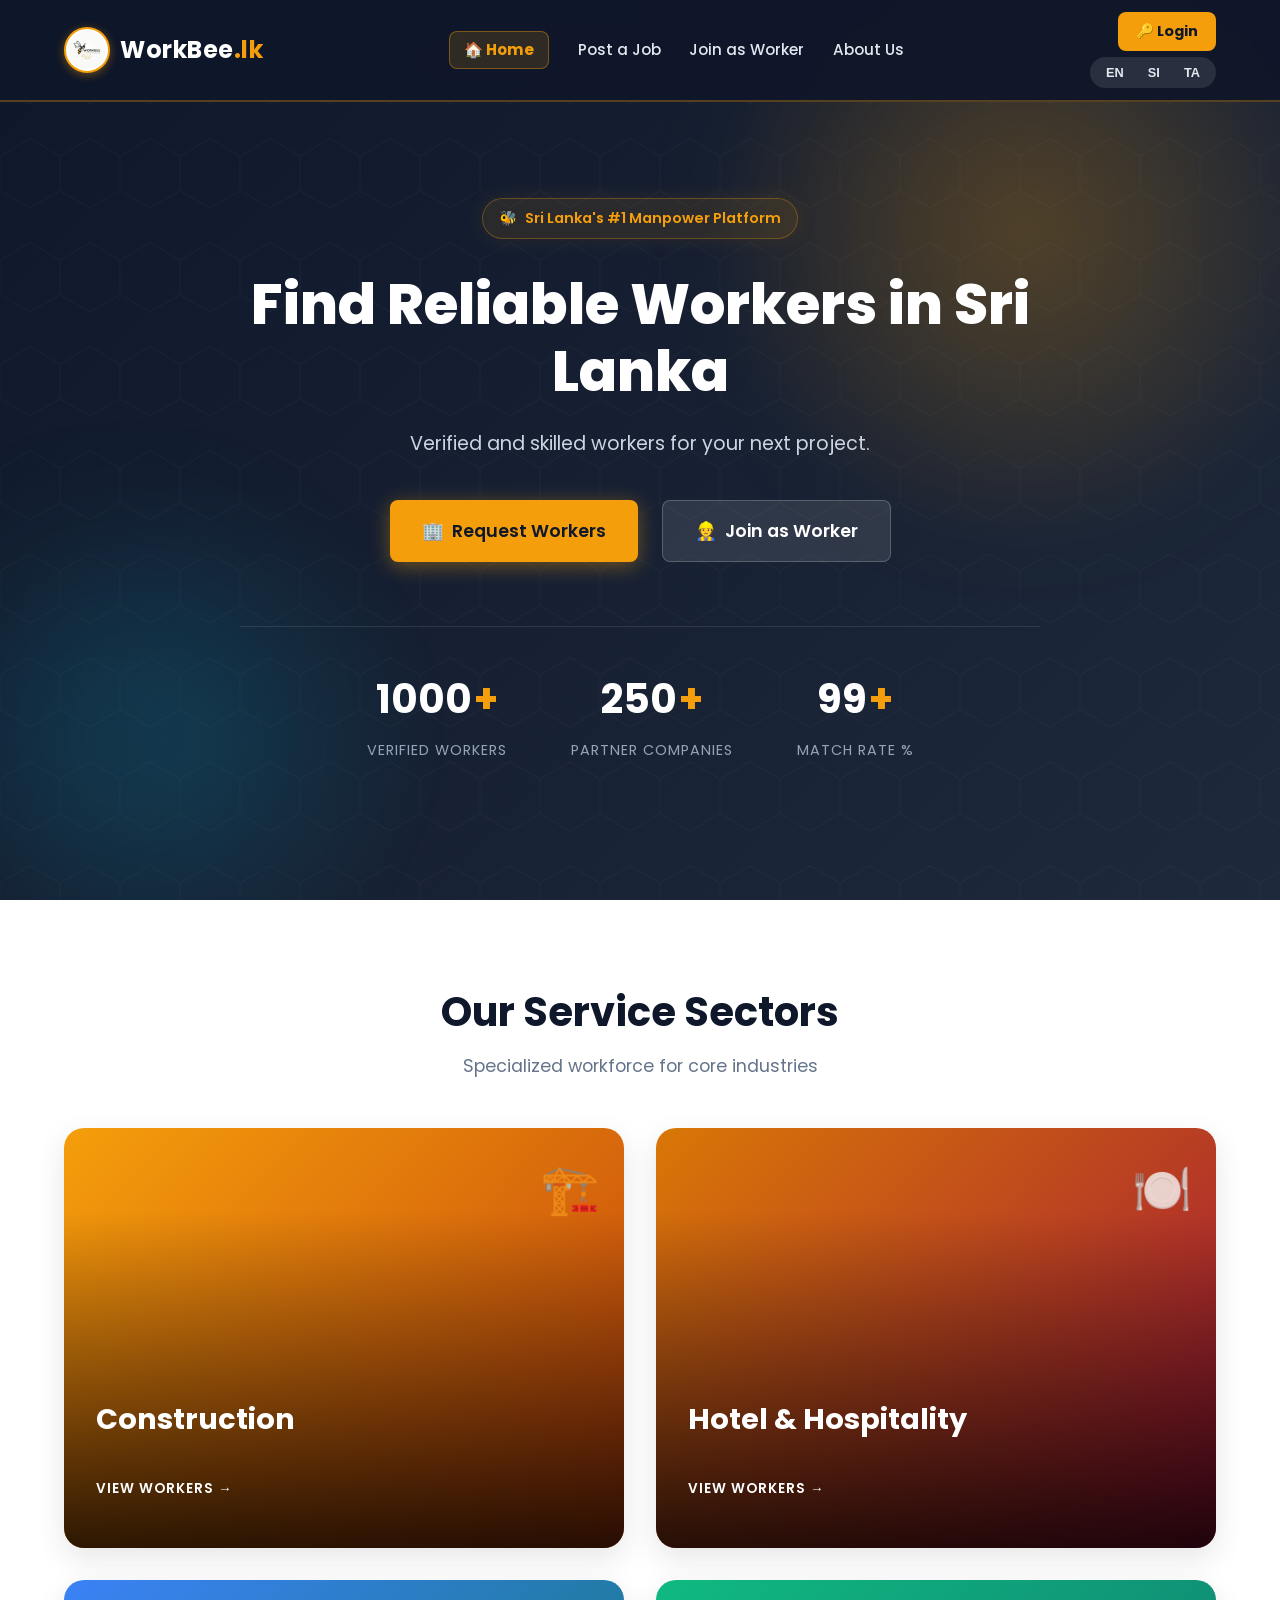
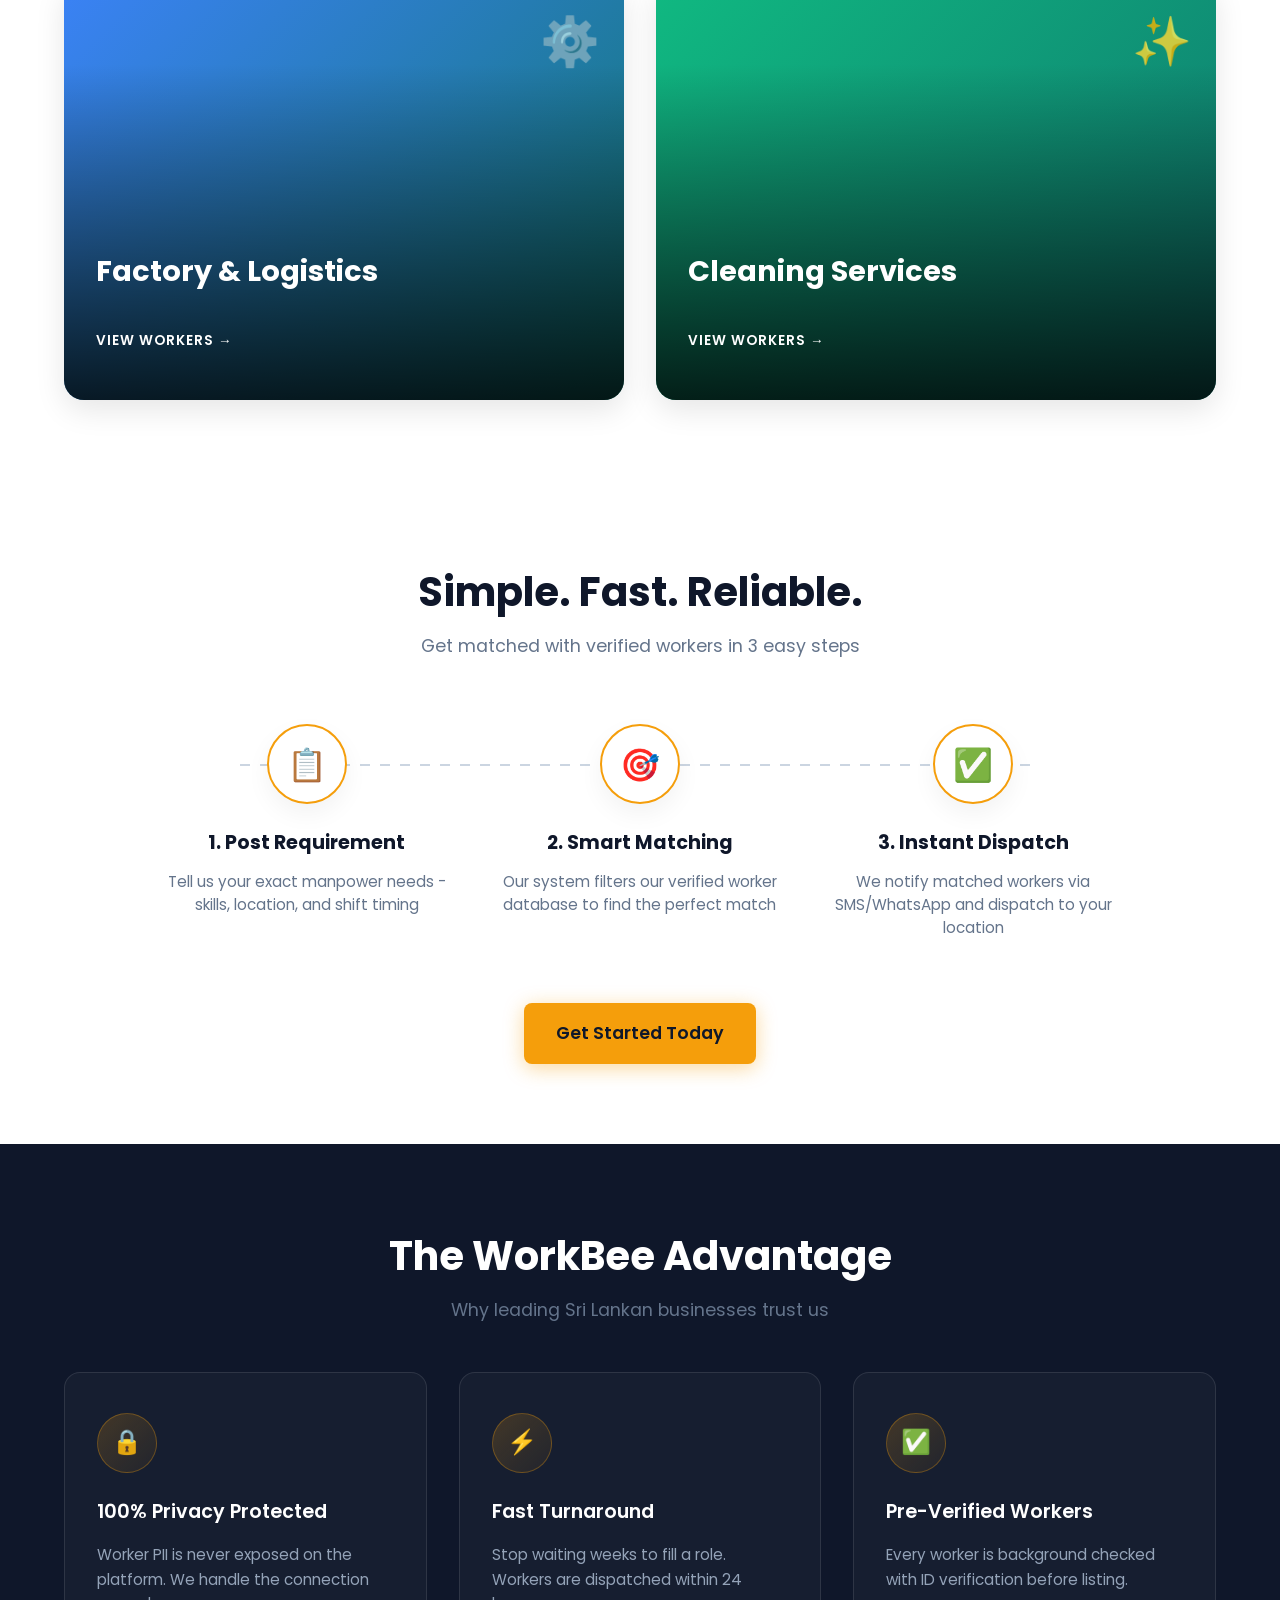
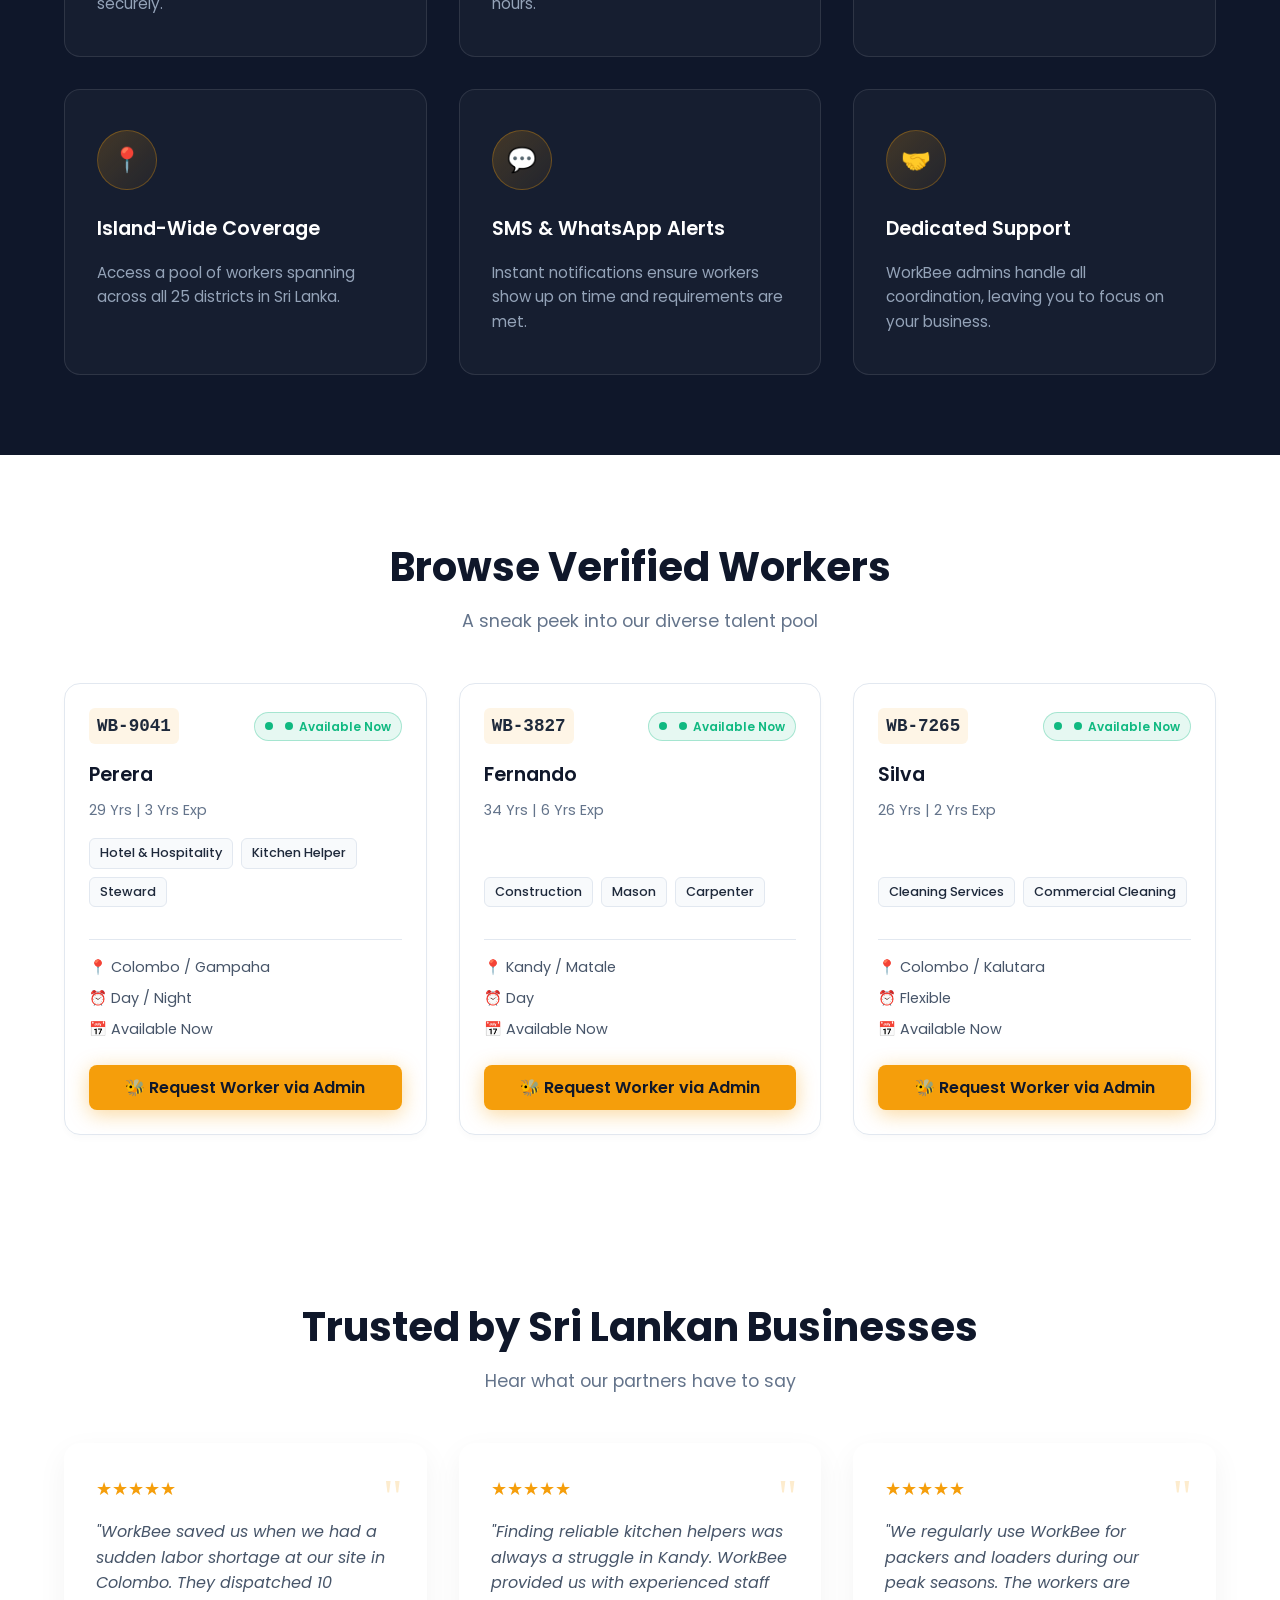
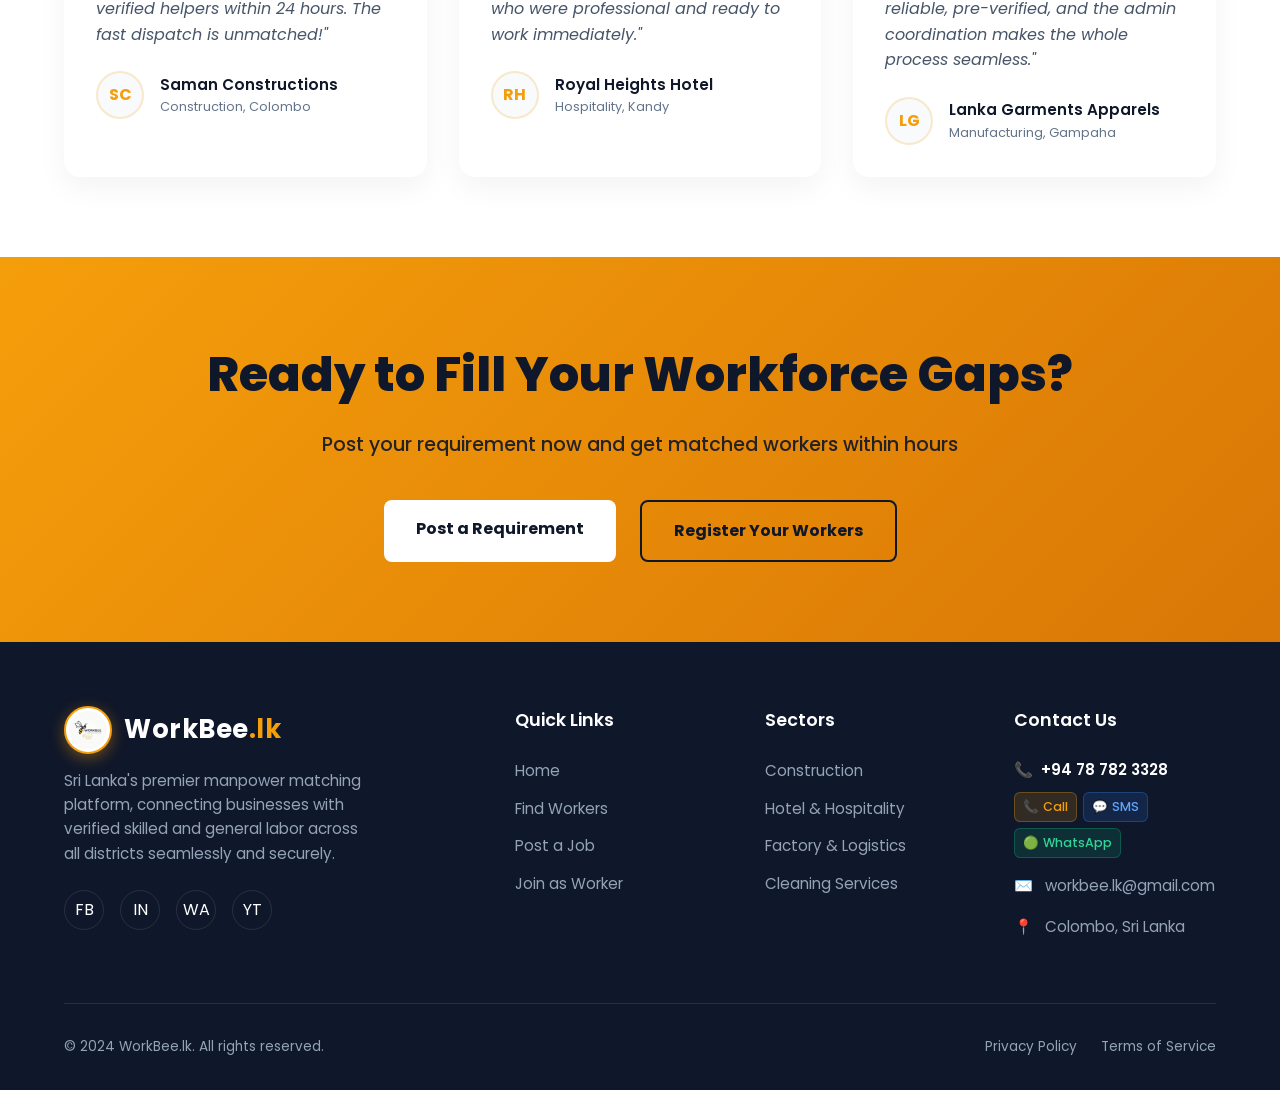
==== index.html @ ba4f9068 "Update Contact Us email to workbee.lk@gmail.com with email icon" ====
<!DOCTYPE html>
<html lang="en">
<head>
    <meta charset="UTF-8">
    <meta name="viewport" content="width=device-width, initial-scale=1.0">
    <title>WorkBee.lk | Reliable Manpower Solutions</title>
    
    <!-- Google Fonts: Poppins -->
    <link rel="preconnect" href="https://fonts.googleapis.com">
    <link rel="preconnect" href="https://fonts.gstatic.com" crossorigin>
    <link href="https://fonts.googleapis.com/css2?family=Poppins:wght@300;400;500;600;700;800&display=swap" rel="stylesheet">
    
    <!-- External CSS -->
    <link rel="stylesheet" href="css/main.css?v=13">
    <link rel="stylesheet" href="css/components.css?v=13">

    <!-- Page Specific Styles -->
    <style>
        :root {
            --primary: #F59E0B;
            --dark-bg: #0F172A;
            --slate: #1E293B;
            --accent-cyan: #06B6D4;
            --accent-green: #10B981;
            --surface: #F8FAFC;
        }

        body {
            font-family: 'Poppins', sans-serif;
            margin: 0;
            padding: 0;
            background: linear-gradient(to bottom, #000000 0%, #F59E0B 100%);
            background-attachment: fixed;
            color: #ffffff;
            overflow-x: hidden;
        }

        .navbar {
            position: fixed;
            top: 0;
            left: 0;
            right: 0;
            display: flex;
            justify-content: space-between;
            align-items: center;
            padding: 12px 5%;
            background: rgba(15, 23, 42, 0.95);
            backdrop-filter: blur(12px);
            -webkit-backdrop-filter: blur(12px);
            z-index: 1000;
            border-bottom: 2px solid rgba(245, 158, 11, 0.3);
        }
        
        .logo-container {
            display: flex;
            align-items: center;
            gap: 10px;
            text-decoration: none;
        }
        
        .brand-logo-img {
            height: 46px;
            width: 46px;
            border-radius: 50%;
            box-shadow: 0 2px 10px rgba(245,158,11,0.4);
            border: 2px solid #F59E0B;
            background: white;
            object-fit: contain;
            padding: 2px;
            flex-shrink: 0;
            transition: transform 0.2s ease;
        }

        .logo-container:hover .brand-logo-img {
            transform: scale(1.05);
        }
        
        .footer-logo-img {
            height: 48px;
            width: 48px;
            border-radius: 50%;
            border: 2px solid #F59E0B;
            background: white;
            object-fit: contain;
            padding: 3px;
            flex-shrink: 0;
        }

        .logo-text {
            color: white;
            font-weight: 700;
            font-size: 1.5rem;
            letter-spacing: 0.5px;
        }
        
        .logo-ext {
            color: var(--primary);
        }

        .nav-links {
            display: flex;
            gap: 1.8rem;
            align-items: center;
            white-space: nowrap;
        }

        .nav-links a {
            color: #E2E8F0;
            text-decoration: none;
            font-weight: 500;
            font-size: 0.95rem;
            transition: color 0.3s;
            white-space: nowrap;
        }

        .nav-links a:hover {
            color: var(--primary);
        }

        .nav-actions {
            display: flex;
            flex-direction: column;
            align-items: flex-end;
            gap: 6px;
        }

        .lang-switcher {
            display: flex;
            background: rgba(255, 255, 255, 0.1);
            border-radius: 20px;
            padding: 0.25rem;
        }
        
        .lang-btn {
            background: none;
            border: none;
            color: #E2E8F0;
            padding: 0.25rem 0.75rem;
            font-size: 0.8rem;
            font-weight: 600;
            cursor: pointer;
            border-radius: 15px;
            transition: all 0.2s;
        }

        .lang-btn.active {
            background: var(--primary);
            color: var(--dark-bg);
        }

        .btn-primary {
            background: var(--primary);
            color: var(--dark-bg);
            padding: 0.6rem 1.5rem;
            border-radius: 8px;
            text-decoration: none;
            font-weight: 600;
            border: none;
            cursor: pointer;
            transition: transform 0.2s, box-shadow 0.2s;
            display: inline-flex;
            align-items: center;
            gap: 0.5rem;
        }
        
        .btn-primary:hover {
            transform: translateY(-2px);
            box-shadow: 0 4px 12px rgba(245, 158, 11, 0.3);
        }

        .btn-dark {
            background: rgba(255, 255, 255, 0.1);
            color: white;
            padding: 0.6rem 1.5rem;
            border-radius: 8px;
            text-decoration: none;
            font-weight: 600;
            border: 1px solid rgba(255, 255, 255, 0.2);
            cursor: pointer;
            transition: background 0.2s;
            display: inline-flex;
            align-items: center;
            gap: 0.5rem;
        }

        .btn-dark:hover {
            background: rgba(255, 255, 255, 0.2);
        }

        .mobile-menu-btn {
            display: none;
            background: none;
            border: none;
            color: white;
            font-size: 1.5rem;
            cursor: pointer;
        }

        .hero {
            position: relative;
            min-height: 100vh;
            background: linear-gradient(135deg, var(--dark-bg) 0%, var(--slate) 100%);
            display: flex;
            align-items: center;
            justify-content: center;
            padding: 120px 5% 60px;
            overflow: hidden;
        }

        .hex-bg {
            position: absolute;
            inset: 0;
            opacity: 0.03;
            background-image: url("data:image/svg+xml,%3Csvg width='60' height='103.92304845413264' xmlns='http://www.w3.org/2000/svg'%3E%3Cpath d='M30 103.92304845413264L0 86.60254037844388V51.96152422706632L30 34.64101615137755l30 17.32050807568877v34.64101615137755z' fill='none' stroke='%23ffffff' stroke-width='1'/%3E%3C/svg%3E");
            background-size: 60px 103.92px;
            pointer-events: none;
        }

        .blob-yellow {
            position: absolute;
            top: -10%;
            right: -5%;
            width: 50vw;
            height: 50vw;
            background: radial-gradient(circle, rgba(245,158,11,0.15) 0%, rgba(245,158,11,0) 70%);
            border-radius: 50%;
            filter: blur(60px);
            animation: pulseBlob 8s infinite alternate ease-in-out;
            pointer-events: none;
        }

        .blob-cyan {
            position: absolute;
            bottom: -10%;
            left: -10%;
            width: 40vw;
            height: 40vw;
            background: radial-gradient(circle, rgba(6,182,212,0.15) 0%, rgba(6,182,212,0) 70%);
            border-radius: 50%;
            filter: blur(60px);
            animation: pulseBlob 12s infinite alternate-reverse ease-in-out;
            pointer-events: none;
        }

        @keyframes pulseBlob {
            0% { transform: scale(1) translate(0, 0); }
            100% { transform: scale(1.1) translate(-20px, 20px); }
        }

        .hero-content {
            position: relative;
            z-index: 10;
            max-width: 800px;
            text-align: center;
            color: white;
        }

        .pill-badge {
            display: inline-flex;
            align-items: center;
            gap: 0.5rem;
            background: rgba(245, 158, 11, 0.1);
            border: 1px solid rgba(245, 158, 11, 0.3);
            color: var(--primary);
            padding: 0.5rem 1rem;
            border-radius: 30px;
            font-size: 0.9rem;
            font-weight: 600;
            margin-bottom: 2rem;
            box-shadow: 0 0 20px rgba(245, 158, 11, 0.1);
        }

        .hero h1 {
            font-size: 3.5rem;
            line-height: 1.2;
            margin-bottom: 1.5rem;
            font-weight: 800;
        }

        .text-gradient {
            background: linear-gradient(90deg, #FCD34D 0%, #F59E0B 100%);
            -webkit-background-clip: text;
            -webkit-text-fill-color: transparent;
            background-clip: text;
        }

        .hero p {
            font-size: 1.2rem;
            color: #CBD5E1;
            margin-bottom: 2.5rem;
            line-height: 1.6;
        }

        .hero-btns {
            display: flex;
            justify-content: center;
            gap: 1.5rem;
            margin-bottom: 4rem;
        }

        .btn-large {
            padding: 1rem 2rem;
            font-size: 1.1rem;
        }

        .stats-row {
            display: flex;
            justify-content: center;
            gap: 4rem;
            border-top: 1px solid rgba(255, 255, 255, 0.1);
            padding-top: 2.5rem;
        }

        .stat-item {
            display: flex;
            flex-direction: column;
            align-items: center;
        }

        .stat-num {
            font-size: 2.5rem;
            font-weight: 700;
            color: white;
            display: flex;
            align-items: center;
        }

        .stat-num::after {
            content: '+';
            color: var(--primary);
            margin-left: 2px;
        }

        .stat-label {
            color: #94A3B8;
            font-size: 0.9rem;
            text-transform: uppercase;
            letter-spacing: 1px;
            margin-top: 0.5rem;
        }

        /* --- Sections General --- */
        section {
            padding: 80px 5%;
        }

        .section-header {
            text-align: center;
            margin-bottom: 3rem;
        }

        .section-header h2 {
            font-size: 2.5rem;
            color: var(--dark-bg);
            margin-bottom: 0.5rem;
        }

        .section-header p {
            color: #64748B;
            font-size: 1.1rem;
        }
        
        .section-dark {
            background-color: var(--dark-bg);
            color: white;
        }
        
        .section-dark .section-header h2 {
            color: white;
        }

        /* --- Sectors Showcase --- */
        .sectors-grid {
            display: grid;
            grid-template-columns: repeat(2, 1fr);
            gap: 2rem;
            max-width: 1200px;
            margin: 0 auto;
        }

        .sector-card {
            position: relative;
            border-radius: 20px;
            padding: 3rem 2rem;
            color: white;
            overflow: hidden;
            text-decoration: none;
            transition: transform 0.3s;
            display: flex;
            flex-direction: column;
            justify-content: flex-end;
            min-height: 250px;
            box-shadow: 0 10px 30px rgba(0,0,0,0.1);
        }

        .sector-card:hover {
            transform: translateY(-10px);
        }
        
        .card-bg-1 { background: linear-gradient(135deg, #F59E0B 0%, #C2410C 100%); }
        .card-bg-2 { background: linear-gradient(135deg, #D97706 0%, #9F1239 100%); }
        .card-bg-3 { background: linear-gradient(135deg, #3B82F6 0%, #0F766E 100%); }
        .card-bg-4 { background: linear-gradient(135deg, #10B981 0%, #0F766E 100%); }

        .sector-card::before {
            content: '';
            position: absolute;
            inset: 0;
            background: linear-gradient(to top, rgba(0,0,0,0.8) 0%, rgba(0,0,0,0) 80%);
            z-index: 1;
        }

        .sector-icon {
            font-size: 3rem;
            position: absolute;
            top: 1.5rem;
            right: 1.5rem;
            z-index: 2;
            opacity: 0.8;
            transition: transform 0.3s;
        }

        .sector-card:hover .sector-icon {
            transform: scale(1.1) rotate(5deg);
        }

        .sector-content {
            position: relative;
            z-index: 2;
        }

        .sector-title {
            font-size: 1.8rem;
            font-weight: 700;
            margin-bottom: 0.5rem;
        }

        .sector-desc {
            font-size: 0.95rem;
            color: rgba(255,255,255,0.9);
            margin-bottom: 1.5rem;
            max-height: 0;
            opacity: 0;
            overflow: hidden;
            transition: all 0.4s ease;
        }

        .sector-card:hover .sector-desc {
            max-height: 100px;
            opacity: 1;
        }

        .sector-btn {
            display: inline-flex;
            align-items: center;
            gap: 0.5rem;
            font-weight: 600;
            color: white;
            text-transform: uppercase;
            font-size: 0.85rem;
            letter-spacing: 1px;
        }

        /* --- How It Works --- */
        .steps-container {
            display: flex;
            justify-content: space-between;
            align-items: flex-start;
            max-width: 1000px;
            margin: 4rem auto 0;
            position: relative;
        }

        .steps-line {
            position: absolute;
            top: 40px;
            left: 10%;
            right: 10%;
            height: 2px;
            background: repeating-linear-gradient(to right, #CBD5E1 0, #CBD5E1 10px, transparent 10px, transparent 20px);
            z-index: 0;
        }

        .step-box {
            position: relative;
            z-index: 1;
            flex: 1;
            text-align: center;
            padding: 0 1rem;
        }

        .step-icon {
            width: 80px;
            height: 80px;
            background: white;
            border-radius: 50%;
            display: flex;
            align-items: center;
            justify-content: center;
            font-size: 2rem;
            margin: 0 auto 1.5rem;
            box-shadow: 0 10px 25px rgba(0,0,0,0.05);
            border: 2px solid var(--primary);
        }

        .step-title {
            font-weight: 700;
            font-size: 1.2rem;
            margin-bottom: 0.75rem;
            color: var(--dark-bg);
        }
        
        .step-desc {
            color: #64748B;
            font-size: 0.95rem;
            line-height: 1.5;
        }
        
        .how-cta {
            text-align: center;
            margin-top: 4rem;
        }

        /* --- Features / Why Choose --- */
        .features-grid {
            display: grid;
            grid-template-columns: repeat(3, 1fr);
            gap: 2rem;
            max-width: 1200px;
            margin: 0 auto;
        }

        .feature-card {
            background: rgba(255, 255, 255, 0.03);
            border: 1px solid rgba(255, 255, 255, 0.1);
            border-radius: 16px;
            padding: 2.5rem 2rem;
            transition: all 0.3s;
        }

        .feature-card:hover {
            background: rgba(255, 255, 255, 0.05);
            border-color: var(--primary);
            box-shadow: 0 0 20px rgba(245, 158, 11, 0.1);
        }

        .feature-icon-wrapper {
            width: 60px;
            height: 60px;
            background: linear-gradient(135deg, rgba(245,158,11,0.2) 0%, rgba(245,158,11,0.05) 100%);
            border-radius: 50%;
            display: flex;
            align-items: center;
            justify-content: center;
            font-size: 1.5rem;
            margin-bottom: 1.5rem;
            color: var(--primary);
            border: 1px solid rgba(245, 158, 11, 0.3);
        }

        .feature-title {
            font-size: 1.2rem;
            font-weight: 600;
            margin-bottom: 1rem;
            color: white;
        }

        .feature-desc {
            color: #94A3B8;
            font-size: 0.95rem;
            line-height: 1.6;
        }

        /* --- Worker Directory Preview --- */
        .workers-grid {
            display: grid;
            grid-template-columns: repeat(3, 1fr);
            gap: 2rem;
            max-width: 1200px;
            margin: 0 auto;
        }

        .worker-card {
            background: white;
            border-radius: 16px;
            border: 1px solid #E2E8F0;
            padding: 1.5rem;
            box-shadow: 0 4px 6px rgba(0,0,0,0.02);
            transition: box-shadow 0.3s, transform 0.3s;
        }

        .worker-card:hover {
            box-shadow: 0 10px 25px rgba(0,0,0,0.08);
            transform: translateY(-5px);
        }

        .worker-header {
            display: flex;
            justify-content: space-between;
            align-items: center;
            margin-bottom: 1rem;
        }
        
        .worker-id {
            font-weight: 700;
            color: var(--slate);
            font-size: 1.1rem;
        }

        .badge-available {
            display: inline-flex;
            align-items: center;
            gap: 6px;
            background: rgba(16, 185, 129, 0.1);
            color: var(--accent-green);
            padding: 4px 10px;
            border-radius: 20px;
            font-size: 0.75rem;
            font-weight: 600;
        }

        .pulse-dot {
            width: 8px;
            height: 8px;
            background: var(--accent-green);
            border-radius: 50%;
            animation: pulse-green 2s infinite;
        }

        @keyframes pulse-green {
            0% { box-shadow: 0 0 0 0 rgba(16, 185, 129, 0.7); }
            70% { box-shadow: 0 0 0 6px rgba(16, 185, 129, 0); }
            100% { box-shadow: 0 0 0 0 rgba(16, 185, 129, 0); }
        }

        .worker-info-row {
            font-size: 1.2rem;
            font-weight: 600;
            color: var(--dark-bg);
            margin-bottom: 0.5rem;
        }

        .worker-meta {
            color: #64748B;
            font-size: 0.9rem;
            margin-bottom: 1rem;
        }

        .skill-tags {
            display: flex;
            flex-wrap: wrap;
            gap: 0.5rem;
            margin-bottom: 1rem;
        }

        .skill-tag {
            background: var(--surface);
            border: 1px solid #E2E8F0;
            padding: 4px 10px;
            border-radius: 6px;
            font-size: 0.8rem;
            color: var(--slate);
            font-weight: 500;
        }

        .divider {
            height: 1px;
            background: #E2E8F0;
            margin: 1rem 0;
        }

        .worker-details {
            display: flex;
            flex-direction: column;
            gap: 0.5rem;
            margin-bottom: 1.5rem;
        }
        
        .detail-item {
            display: flex;
            align-items: center;
            gap: 0.5rem;
            font-size: 0.9rem;
            color: #475569;
        }

        .btn-full {
            width: 100%;
            display: block;
            text-align: center;
        }
        
        /* --- Testimonials --- */
        .testimonials-grid {
            display: grid;
            grid-template-columns: repeat(3, 1fr);
            gap: 2rem;
            max-width: 1200px;
            margin: 0 auto;
        }

        .testimonial-card {
            background: white;
            border-radius: 16px;
            padding: 2rem;
            box-shadow: 0 10px 30px rgba(0,0,0,0.05);
            position: relative;
        }

        .quote-icon {
            color: rgba(245, 158, 11, 0.2);
            font-size: 3rem;
            position: absolute;
            top: 1rem;
            right: 1.5rem;
            font-family: serif;
        }

        .stars {
            color: var(--primary);
            margin-bottom: 1rem;
            font-size: 1.1rem;
        }

        .quote-text {
            font-style: italic;
            color: #475569;
            line-height: 1.6;
            margin-bottom: 1.5rem;
            position: relative;
            z-index: 1;
        }

        .client-info {
            display: flex;
            align-items: center;
            gap: 1rem;
        }
        
        .client-avatar {
            width: 48px;
            height: 48px;
            background: var(--surface);
            border-radius: 50%;
            display: flex;
            align-items: center;
            justify-content: center;
            font-weight: 700;
            color: var(--primary);
            border: 2px solid rgba(245, 158, 11, 0.2);
        }

        .client-name {
            font-weight: 600;
            color: var(--dark-bg);
            font-size: 0.95rem;
        }

        .client-industry {
            font-size: 0.8rem;
            color: #64748B;
        }

        /* --- CTA Banner --- */
        .cta-banner {
            background: linear-gradient(135deg, #F59E0B 0%, #D97706 100%);
            padding: 5rem 5%;
            text-align: center;
            color: var(--dark-bg);
        }

        .cta-banner h2 {
            font-size: 3rem;
            font-weight: 800;
            margin-bottom: 1rem;
        }

        .cta-banner p {
            font-size: 1.2rem;
            margin-bottom: 2.5rem;
            font-weight: 500;
            opacity: 0.9;
        }

        .cta-btns {
            display: flex;
            justify-content: center;
            gap: 1.5rem;
        }

        .btn-white {
            background: white;
            color: var(--dark-bg);
            padding: 1rem 2rem;
            border-radius: 8px;
            text-decoration: none;
            font-weight: 700;
            transition: transform 0.2s;
        }
        
        .btn-white:hover {
            transform: translateY(-2px);
        }
        
        .btn-outline-dark {
            background: transparent;
            color: var(--dark-bg);
            padding: 1rem 2rem;
            border-radius: 8px;
            text-decoration: none;
            font-weight: 700;
            border: 2px solid var(--dark-bg);
            transition: all 0.2s;
        }

        .btn-outline-dark:hover {
            background: var(--dark-bg);
            color: white;
        }

        /* --- Footer --- */
        footer {
            background-color: var(--dark-bg);
            color: #94A3B8;
            padding: 4rem 5% 2rem;
        }

        .footer-grid {
            display: grid;
            grid-template-columns: 2fr 1fr 1fr 1fr;
            gap: 3rem;
            max-width: 1200px;
            margin: 0 auto 3rem;
        }

        .footer-logo {
            margin-bottom: 1rem;
        }
        
        .footer-logo .logo-text {
            font-size: 1.8rem;
        }

        .footer-desc {
            line-height: 1.6;
            margin-bottom: 1.5rem;
            font-size: 0.95rem;
        }

        .social-links {
            display: flex;
            gap: 1rem;
        }

        .social-btn {
            width: 40px;
            height: 40px;
            border-radius: 50%;
            border: 1px solid rgba(255, 255, 255, 0.1);
            display: flex;
            align-items: center;
            justify-content: center;
            color: white;
            text-decoration: none;
            transition: all 0.3s;
        }

        .social-btn:hover {
            background: var(--primary);
            border-color: var(--primary);
            color: var(--dark-bg);
        }

        .footer-col h4 {
            color: white;
            font-size: 1.1rem;
            margin-bottom: 1.5rem;
            font-weight: 600;
        }

        .footer-col ul {
            list-style: none;
            padding: 0;
            margin: 0;
        }

        .footer-col ul li {
            margin-bottom: 0.75rem;
        }

        .footer-col ul a {
            color: #94A3B8;
            text-decoration: none;
            transition: color 0.2s;
            font-size: 0.95rem;
        }

        .footer-col ul a:hover {
            color: var(--primary);
        }

        .contact-item {
            display: flex;
            align-items: flex-start;
            gap: 0.75rem;
            margin-bottom: 1rem;
            font-size: 0.95rem;
        }

        .footer-bottom {
            max-width: 1200px;
            margin: 0 auto;
            padding-top: 2rem;
            border-top: 1px solid rgba(255, 255, 255, 0.1);
            display: flex;
            justify-content: space-between;
            align-items: center;
            font-size: 0.85rem;
        }

        .footer-legal {
            display: flex;
            gap: 1.5rem;
        }

        .footer-legal a {
            color: #94A3B8;
            text-decoration: none;
        }

        .footer-legal a:hover {
            color: white;
        }

        /* --- Animations --- */
        .animate-on-scroll {
            opacity: 0;
            transform: translateY(30px);
            transition: opacity 0.6s ease-out, transform 0.6s ease-out;
        }
        
        .animate-on-scroll.is-visible {
            opacity: 1;
            transform: translateY(0);
        }

        /* --- Responsive Design --- */
        @media (max-width: 1024px) {
            .hero h1 { font-size: 2.8rem; }
            .stats-row { gap: 2rem; }
            .sectors-grid { gap: 1.5rem; }
            .features-grid { grid-template-columns: repeat(2, 1fr); }
            .workers-grid { grid-template-columns: repeat(2, 1fr); }
            .testimonials-grid { grid-template-columns: repeat(2, 1fr); }
            .footer-grid { grid-template-columns: repeat(2, 1fr); }
        }

        @media (max-width: 768px) {
            .nav-links, .nav-actions { display: none; }
            .mobile-menu-btn { display: block; }
            
            .navbar.mobile-active .nav-links,
            .navbar.mobile-active .nav-actions {
                display: flex;
                flex-direction: column;
                position: absolute;
                top: 100%;
                left: 0;
                right: 0;
                background: var(--dark-bg);
                padding: 2rem;
                border-bottom: 1px solid rgba(255,255,255,0.1);
            }
            .navbar.mobile-active .nav-links { gap: 1rem; align-items: flex-start; }
            .navbar.mobile-active .nav-actions { margin-top: 1rem; align-items: flex-start; }

            .hero h1 { font-size: 2.2rem; }
            .hero-btns { flex-direction: column; gap: 1rem; }
            .stats-row { flex-direction: column; gap: 2rem; }
            
            .sectors-grid { grid-template-columns: 1fr; }
            .steps-container { flex-direction: column; align-items: center; gap: 3rem; }
            .steps-line { display: none; }
            .features-grid { grid-template-columns: 1fr; }
            .workers-grid { grid-template-columns: 1fr; }
            .testimonials-grid { grid-template-columns: 1fr; }
            .footer-grid { grid-template-columns: 1fr; gap: 2rem; }
            .footer-bottom { flex-direction: column; gap: 1rem; text-align: center; }
            
            .cta-banner h2 { font-size: 2rem; }
            .cta-btns { flex-direction: column; }
        }
    </style>
    <!-- ===== PWA - Progressive Web App ===== -->
    <link rel="manifest" href="manifest.json">
    <meta name="mobile-web-app-capable" content="yes">
    <meta name="apple-mobile-web-app-capable" content="yes">
    <meta name="apple-mobile-web-app-status-bar-style" content="black-translucent">
    <meta name="apple-mobile-web-app-title" content="WorkBee">
    <meta name="application-name" content="WorkBee">
    <meta name="msapplication-TileColor" content="#0f172a">
    <meta name="msapplication-TileImage" content="assets/icons/icon-144.png">
    <meta name="theme-color" content="#F59E0B">
    <!-- Apple Touch Icons -->
    <link rel="apple-touch-icon" href="assets/icons/icon-180.png">
    <link rel="apple-touch-icon" sizes="152x152" href="assets/icons/icon-152.png">
    <link rel="apple-touch-icon" sizes="144x144" href="assets/icons/icon-144.png">
    <link rel="apple-touch-icon" sizes="128x128" href="assets/icons/icon-128.png">
    <link rel="icon" type="image/png" sizes="192x192" href="assets/icons/icon-192.png">
    <link rel="icon" type="image/png" sizes="96x96" href="assets/icons/icon-96.png">
    <!-- ===== END PWA ===== -->
</head>
<body>

    <!-- 1. Fixed Navbar -->
    <nav class="navbar" id="navbar">
        <a href="index.html" class="logo-container">
            <img src="assets/logo.jpg" alt="WorkBee.lk Logo" class="brand-logo-img" onerror="this.onerror=null; this.src='logo.jpg';">
            <span class="logo-text">WorkBee<span class="logo-ext">.lk</span></span>
        </a>

        <div class="nav-links">
            <a href="index.html" class="active" style="display: inline-flex; align-items: center; gap: 6px; background: rgba(245,158,11,0.15); color: #F59E0B; padding: 6px 14px; border-radius: 8px; font-weight: 700; border: 1px solid rgba(245,158,11,0.4);">🏠 Home</a>
            <a href="register-company.html" data-i18n="nav.post_job">Post a Job</a>
            <a href="register-worker.html" data-i18n="nav.join">Join as Worker</a>
            <a href="#sectors" data-i18n="nav.about">About</a>
        </div>

        <div class="nav-actions">
            <div id="nav-auth-container" style="display: flex; align-items: center; gap: 8px;">
                <a href="login.html" style="background:#F59E0B;color:#0f172a;padding:8px 18px;border-radius:8px;text-decoration:none;font-weight:700;font-size:0.9rem;white-space: nowrap;">🔑 Login</a>
            </div>
            <div class="lang-switcher">
                <button class="lang-btn active" data-lang="en">EN</button>
                <button class="lang-btn" data-lang="si">SI</button>
                <button class="lang-btn" data-lang="ta">TA</button>
            </div>
        </div>

        <button class="mobile-menu-btn" onclick="toggleMobileMenu()" aria-label="Toggle navigation menu">☰</button>
    </nav>

    <!-- 2. Hero Section -->
    <header class="hero">
        <div class="hex-bg"></div>
        <div class="blob-yellow"></div>
        <div class="blob-cyan"></div>
        
        <div class="hero-content animate-on-scroll">
            <div class="pill-badge">
                🐝 <span data-i18n="hero.badge">Sri Lanka's #1 Manpower Platform</span>
            </div>
            <h1 data-i18n="hero.title">
                Reliable Manpower Solutions<br>
                Skilled & General Labor <br>
                <span class="text-gradient">On Demand</span>
            </h1>
            <p data-i18n="hero.subtitle">Connect with 1,500+ verified workers across Construction, Hospitality, Factory & Cleaning sectors in Sri Lanka.</p>
            
            <div class="hero-btns">
                <a href="register-company.html" class="btn-primary btn-large">🏢 <span data-i18n="btn.req_workers_hero">Request Workers</span></a>
                <a href="register-worker.html" class="btn-dark btn-large">👷 <span data-i18n="btn.join_worker_hero">Join as Worker</span></a>
            </div>

            <div class="stats-row">
                <div class="stat-item">
                    <div class="stat-num" data-target="1500">0</div>
                    <div class="stat-label" data-i18n="stat.verified">Verified Workers</div>
                </div>
                <div class="stat-item">
                    <div class="stat-num" data-target="250">0</div>
                    <div class="stat-label" data-i18n="stat.partners">Partner Companies</div>
                </div>
                <div class="stat-item">
                    <div class="stat-num" data-target="99">0</div>
                    <div class="stat-label" data-i18n="stat.match_rate">Match Rate %</div>
                </div>
            </div>
        </div>
    </header>

    <!-- 3. Sector Showcase -->
    <section id="sectors" class="animate-on-scroll">
        <div class="section-header">
            <h2 data-i18n="sectors.title">Our Service Sectors</h2>
            <p data-i18n="sectors.subtitle">Specialized workforce for core industries</p>
        </div>
        
        <div class="sectors-grid">
            <a href="workers.html?sector=construction" class="sector-card card-bg-1">
                <div class="sector-icon">🏗️</div>
                <div class="sector-content">
                    <div class="sector-title" data-i18n="sector.const.title">Construction</div>
                    <div class="sector-desc" data-i18n="sector.const.desc">Masons, Carpenters, Painters, Welders & Helpers</div>
                    <div class="sector-btn" data-i18n="btn.view_workers">View Workers &rarr;</div>
                </div>
            </a>
            <a href="workers.html?sector=hospitality" class="sector-card card-bg-2">
                <div class="sector-icon">🍽️</div>
                <div class="sector-content">
                    <div class="sector-title" data-i18n="sector.hosp.title">Hotel & Hospitality</div>
                    <div class="sector-desc" data-i18n="sector.hosp.desc">Kitchen Helpers, Waiters, Room Attendants, Stewards</div>
                    <div class="sector-btn" data-i18n="btn.view_workers">View Workers &rarr;</div>
                </div>
            </a>
            <a href="workers.html?sector=factory" class="sector-card card-bg-3">
                <div class="sector-icon">⚙️</div>
                <div class="sector-content">
                    <div class="sector-title" data-i18n="sector.fact.title">Factory & Logistics</div>
                    <div class="sector-desc" data-i18n="sector.fact.desc">Machine Operators, Packers, Loaders, Store Helpers</div>
                    <div class="sector-btn" data-i18n="btn.view_workers">View Workers &rarr;</div>
                </div>
            </a>
            <a href="workers.html?sector=cleaning" class="sector-card card-bg-4">
                <div class="sector-icon">✨</div>
                <div class="sector-content">
                    <div class="sector-title" data-i18n="sector.clean.title">Cleaning Services</div>
                    <div class="sector-desc" data-i18n="sector.clean.desc">House Cleaning, Commercial Cleaning, Gardening</div>
                    <div class="sector-btn" data-i18n="btn.view_workers">View Workers &rarr;</div>
                </div>
            </a>
        </div>
    </section>

    <!-- 4. How It Works -->
    <section id="how-it-works" style="background-color: white;" class="animate-on-scroll">
        <div class="section-header">
            <h2 data-i18n="how.title">Simple. Fast. Reliable.</h2>
            <p data-i18n="how.subtitle">Get matched with verified workers in 3 easy steps</p>
        </div>
        
        <div class="steps-container">
            <div class="steps-line"></div>
            
            <div class="step-box">
                <div class="step-icon">📋</div>
                <div class="step-title" data-i18n="how.step1.title">1. Post Requirement</div>
                <div class="step-desc" data-i18n="how.step1.desc">Tell us your exact manpower needs - skills, location, and shift timing</div>
            </div>
            
            <div class="step-box">
                <div class="step-icon">🎯</div>
                <div class="step-title" data-i18n="how.step2.title">2. Smart Matching</div>
                <div class="step-desc" data-i18n="how.step2.desc">Our system filters our verified worker database to find the perfect match</div>
            </div>
            
            <div class="step-box">
                <div class="step-icon">✅</div>
                <div class="step-title" data-i18n="how.step3.title">3. Instant Dispatch</div>
                <div class="step-desc" data-i18n="how.step3.desc">We notify matched workers via SMS/WhatsApp and dispatch to your location</div>
            </div>
        </div>
        
        <div class="how-cta">
            <a href="register-company.html" class="btn-primary btn-large" data-i18n="btn.get_started">Get Started Today</a>
        </div>
    </section>

    <!-- 5. Why Choose WorkBee -->
    <section id="features" class="section-dark animate-on-scroll">
        <div class="section-header">
            <h2 data-i18n="features.title">The WorkBee Advantage</h2>
            <p data-i18n="features.subtitle">Why leading Sri Lankan businesses trust us</p>
        </div>
        
        <div class="features-grid">
            <div class="feature-card">
                <div class="feature-icon-wrapper">🔒</div>
                <div class="feature-title" data-i18n="feat.1.title">100% Privacy Protected</div>
                <div class="feature-desc" data-i18n="feat.1.desc">Worker PII is never exposed on the platform. We handle the connection securely.</div>
            </div>
            <div class="feature-card">
                <div class="feature-icon-wrapper">⚡</div>
                <div class="feature-title" data-i18n="feat.2.title">Fast Turnaround</div>
                <div class="feature-desc" data-i18n="feat.2.desc">Stop waiting weeks to fill a role. Workers are dispatched within 24 hours.</div>
            </div>
            <div class="feature-card">
                <div class="feature-icon-wrapper">✅</div>
                <div class="feature-title" data-i18n="feat.3.title">Pre-Verified Workers</div>
                <div class="feature-desc" data-i18n="feat.3.desc">Every worker is background checked with ID verification before listing.</div>
            </div>
            <div class="feature-card">
                <div class="feature-icon-wrapper">📍</div>
                <div class="feature-title" data-i18n="feat.4.title">Island-Wide Coverage</div>
                <div class="feature-desc" data-i18n="feat.4.desc">Access a pool of workers spanning across all 25 districts in Sri Lanka.</div>
            </div>
            <div class="feature-card">
                <div class="feature-icon-wrapper">💬</div>
                <div class="feature-title" data-i18n="feat.5.title">SMS & WhatsApp Alerts</div>
                <div class="feature-desc" data-i18n="feat.5.desc">Instant notifications ensure workers show up on time and requirements are met.</div>
            </div>
            <div class="feature-card">
                <div class="feature-icon-wrapper">🤝</div>
                <div class="feature-title" data-i18n="feat.6.title">Dedicated Support</div>
                <div class="feature-desc" data-i18n="feat.6.desc">WorkBee admins handle all coordination, leaving you to focus on your business.</div>
            </div>
        </div>
    </section>

    <!-- 6. Worker Directory Preview -->
    <section id="preview" class="animate-on-scroll">
        <div class="section-header">
            <h2 data-i18n="preview.title">Browse Verified Workers</h2>
            <p data-i18n="preview.subtitle">A sneak peek into our diverse talent pool</p>
        </div>
        
        <div class="workers-grid" id="index-workers-grid">
            <!-- Dynamically loaded from localStorage by script below -->
        </div>
    </section>

    <script>
    (function loadIndexWorkers() {
        const grid = document.getElementById('index-workers-grid');
        if (!grid) return;

        const allWorkers = JSON.parse(localStorage.getItem('workbee_worker_registrations') || '[]');
        const approved = allWorkers.filter(w => w.status === 'approved');

        // Fallback static data if no approved workers yet
        const fallback = [
            { id: 'WB-9041', lastName: 'Perera', age: 29, experience: 3, category: 'Hotel & Hospitality', skills: ['Kitchen Helper', 'Steward'], locations: ['Colombo', 'Gampaha'], shifts: ['Day', 'Night'] },
            { id: 'WB-3827', lastName: 'Fernando', age: 34, experience: 6, category: 'Construction', skills: ['Mason', 'Carpenter'], locations: ['Kandy', 'Matale'], shifts: ['Day'] },
            { id: 'WB-7265', lastName: 'Silva', age: 26, experience: 2, category: 'Cleaning Services', skills: ['Commercial Cleaning'], locations: ['Colombo', 'Kalutara'], shifts: ['Flexible'] }
        ];

        const display = approved.length > 0 ? approved.slice(0, 3) : fallback;

        grid.innerHTML = display.map(w => {
            const name = w.lastName || w.name || 'Worker';
            const age = w.age || '—';
            const exp = w.experience || 0;
            const skillsArr = Array.isArray(w.skills) ? w.skills : (w.skills ? [w.skills] : [w.category || '']);
            const locs = Array.isArray(w.locations) ? w.locations : (w.locations ? [w.locations] : ['—']);
            const shiftsArr = Array.isArray(w.shifts) ? w.shifts : (w.shifts ? [w.shifts] : ['—']);
            const skillTags = [w.category, ...skillsArr].filter(Boolean).slice(0, 3).map(s => `<span class="skill-tag">${s}</span>`).join('');

            return `
            <div class="worker-card">
                <div class="worker-header">
                    <span class="worker-id">${w.id || 'WB-XXXX'}</span>
                    <span class="badge-available"><div class="pulse-dot"></div> Available Now</span>
                </div>
                <div class="worker-info-row">${name}</div>
                <div class="worker-meta">${age} Yrs | ${exp} Yrs Exp</div>
                <div class="skill-tags">${skillTags}</div>
                <div class="divider"></div>
                <div class="worker-details">
                    <div class="detail-item">📍 ${locs.join(' / ')}</div>
                    <div class="detail-item">⏰ ${shiftsArr.join(' / ')}</div>
                    <div class="detail-item">📅 Available Now</div>
                </div>
                <a href="register-company.html" class="btn-primary btn-full">🐝 Request Worker via Admin</a>
            </div>`;
        }).join('');
    })();
    </script>

    <!-- 7. Testimonials -->
    <section id="testimonials" style="background: white;" class="animate-on-scroll">
        <div class="section-header">
            <h2 data-i18n="testi.title">Trusted by Sri Lankan Businesses</h2>
            <p data-i18n="testi.subtitle">Hear what our partners have to say</p>
        </div>
        
        <div class="testimonials-grid">
            <div class="testimonial-card">
                <div class="quote-icon">"</div>
                <div class="stars">★★★★★</div>
                <p class="quote-text">"WorkBee saved us when we had a sudden labor shortage at our site in Colombo. They dispatched 10 verified helpers within 24 hours. The fast dispatch is unmatched!"</p>
                <div class="client-info">
                    <div class="client-avatar">SC</div>
                    <div>
                        <div class="client-name">Saman Constructions</div>
                        <div class="client-industry">Construction, Colombo</div>
                    </div>
                </div>
            </div>

            <div class="testimonial-card">
                <div class="quote-icon">"</div>
                <div class="stars">★★★★★</div>
                <p class="quote-text">"Finding reliable kitchen helpers was always a struggle in Kandy. WorkBee provided us with experienced staff who were professional and ready to work immediately."</p>
                <div class="client-info">
                    <div class="client-avatar">RH</div>
                    <div>
                        <div class="client-name">Royal Heights Hotel</div>
                        <div class="client-industry">Hospitality, Kandy</div>
                    </div>
                </div>
            </div>

            <div class="testimonial-card">
                <div class="quote-icon">"</div>
                <div class="stars">★★★★★</div>
                <p class="quote-text">"We regularly use WorkBee for packers and loaders during our peak seasons. The workers are reliable, pre-verified, and the admin coordination makes the whole process seamless."</p>
                <div class="client-info">
                    <div class="client-avatar">LG</div>
                    <div>
                        <div class="client-name">Lanka Garments Apparels</div>
                        <div class="client-industry">Manufacturing, Gampaha</div>
                    </div>
                </div>
            </div>
        </div>
    </section>

    <!-- 8. CTA Banner -->
    <section class="cta-banner animate-on-scroll">
        <h2 data-i18n="cta.title">Ready to Fill Your Workforce Gaps?</h2>
        <p data-i18n="cta.subtitle">Post your requirement now and get matched workers within hours</p>
        <div class="cta-btns">
            <a href="register-company.html" class="btn-white" data-i18n="btn.post_req">Post a Requirement</a>
            <a href="register-worker.html" class="btn-outline-dark" data-i18n="btn.reg_workers">Register Your Workers</a>
        </div>
    </section>

    <!-- 9. Footer -->
    <footer>
        <div class="footer-grid">
            <div class="footer-col">
                <a href="index.html" class="logo-container footer-logo" style="display: flex; align-items: center; gap: 12px; text-decoration: none; margin-bottom: 15px;">
                    <img src="assets/logo.jpg" alt="WorkBee.lk Logo" class="footer-logo-img" onerror="this.onerror=null; this.src='logo.jpg';">
                    <span class="logo-text" style="font-size: 1.6rem;">WorkBee<span class="logo-ext">.lk</span></span>
                </a>
                <p class="footer-desc" data-i18n="footer.desc">Sri Lanka's premier manpower matching platform, connecting businesses with verified skilled and general labor across all districts seamlessly and securely.</p>
                <div class="social-links">
                    <a href="#" class="social-btn">FB</a>
                    <a href="#" class="social-btn">IN</a>
                    <a href="#" class="social-btn">WA</a>
                    <a href="#" class="social-btn">YT</a>
                </div>
            </div>
            
            <div class="footer-col">
                <h4 data-i18n="footer.quick_links">Quick Links</h4>
                <ul>
                    <li><a href="index.html" data-i18n="nav.home">Home</a></li>
                    <li><a href="workers.html" data-i18n="nav.find_workers">Find Workers</a></li>
                    <li><a href="register-company.html" data-i18n="nav.post_job">Post a Job</a></li>
                    <li><a href="register-worker.html" data-i18n="nav.join">Join as Worker</a></li>
                </ul>
            </div>
            
            <div class="footer-col">
                <h4 data-i18n="footer.sectors">Sectors</h4>
                <ul>
                    <li><a href="workers.html?sector=construction" data-i18n="sector.const.title">Construction</a></li>
                    <li><a href="workers.html?sector=hospitality" data-i18n="sector.hosp.title">Hotel & Hospitality</a></li>
                    <li><a href="workers.html?sector=factory" data-i18n="sector.fact.title">Factory & Logistics</a></li>
                    <li><a href="workers.html?sector=cleaning" data-i18n="sector.clean.title">Cleaning Services</a></li>
                </ul>
            </div>
            
            <div class="footer-col">
                <h4 data-i18n="footer.contact">Contact Us</h4>
                <div class="contact-item" style="display: flex; flex-direction: column; gap: 6px; align-items: flex-start;">
                    <div style="font-weight: 600; font-size: 0.95rem; color: #FFFFFF; display: flex; align-items: center; gap: 8px;">
                        <span>📞</span> <a href="tel:+94787823328" style="color: inherit; text-decoration: none;">+94 78 782 3328</a>
                    </div>
                    <div style="display: flex; gap: 6px; align-items: center; margin-top: 4px; flex-wrap: wrap;">
                        <a href="tel:+94787823328" title="Normal Phone Call" style="background: rgba(245, 158, 11, 0.15); color: #F59E0B; border: 1px solid rgba(245, 158, 11, 0.3); border-radius: 6px; padding: 4px 8px; font-size: 0.78rem; text-decoration: none; display: inline-flex; align-items: center; gap: 4px; font-weight: 500;">
                            <span>📞</span> Call
                        </a>
                        <a href="sms:+94787823328" title="Send SMS Message" style="background: rgba(59, 130, 246, 0.15); color: #60A5FA; border: 1px solid rgba(59, 130, 246, 0.3); border-radius: 6px; padding: 4px 8px; font-size: 0.78rem; text-decoration: none; display: inline-flex; align-items: center; gap: 4px; font-weight: 500;">
                            <span>💬</span> SMS
                        </a>
                        <a href="https://wa.me/94787823328" target="_blank" title="WhatsApp Call & Message" style="background: rgba(16, 185, 129, 0.15); color: #34D399; border: 1px solid rgba(16, 185, 129, 0.3); border-radius: 6px; padding: 4px 8px; font-size: 0.78rem; text-decoration: none; display: inline-flex; align-items: center; gap: 4px; font-weight: 500;">
                            <span>🟢</span> WhatsApp
                        </a>
                    </div>
                </div>
                <div class="contact-item">
                    <span>✉️</span> <a href="mailto:workbee.lk@gmail.com" style="color:inherit;text-decoration:none;">workbee.lk@gmail.com</a>
                </div>
                <div class="contact-item">
                    <span>📍</span> Colombo, Sri Lanka
                </div>
            </div>
        </div>
        
        <div class="footer-bottom">
            <div>&copy; 2024 WorkBee.lk. All rights reserved.</div>
            <div class="footer-legal">
                <a href="#">Privacy Policy</a>
                <a href="#">Terms of Service</a>
            </div>
        </div>
    </footer>

    <script>
        function toggleMobileMenu() {
            const nav = document.getElementById('navbar') || document.querySelector('.navbar');
            if (nav) {
                nav.classList.toggle('mobile-active');
            }
        }

        // Close mobile menu when clicking nav links
        document.addEventListener('DOMContentLoaded', () => {
            document.querySelectorAll('.navbar .nav-links a, .navbar .nav-actions a').forEach(link => {
                link.addEventListener('click', () => {
                    const nav = document.getElementById('navbar') || document.querySelector('.navbar');
                    if (nav) nav.classList.remove('mobile-active');
                });
            });
        });

        document.addEventListener('DOMContentLoaded', () => {
            // Stats Counter Animation
            const counters = document.querySelectorAll('.stat-num');
            const speed = 200; // The lower the slower

            const animateCounters = () => {
                counters.forEach(counter => {
                    const updateCount = () => {
                        const target = +counter.getAttribute('data-target');
                        const count = +counter.innerText;
                        const inc = target / speed;

                        if (count < target) {
                            counter.innerText = Math.ceil(count + inc);
                            setTimeout(updateCount, 15);
                        } else {
                            counter.innerText = target;
                        }
                    };
                    updateCount();
                });
            }

            // Scroll Animation using Intersection Observer
            const observerOptions = {
                threshold: 0.1,
                rootMargin: "0px 0px -50px 0px"
            };

            const observer = new IntersectionObserver((entries) => {
                entries.forEach(entry => {
                    if (entry.isIntersecting) {
                        entry.target.classList.add('is-visible');
                        
                        // If it contains stats, trigger the counter
                        if (entry.target.querySelector('.stats-row') && !entry.target.classList.contains('counted')) {
                            animateCounters();
                            entry.target.classList.add('counted');
                        }
                    }
                });
            }, observerOptions);

            document.querySelectorAll('.animate-on-scroll').forEach((el) => {
                observer.observe(el);
            });

            // Call external initPage if it exists (from main.js)
            if (typeof window.initPage === 'function') {
                window.initPage();
            }
        });
    </script>
    
    <!-- External JS -->
    <script src="js/main.js"></script>
    <!-- PWA Install Banner (Android + iOS smart detection) -->
    <div id="pwa-install-banner" style="display:none;position:fixed;bottom:0;left:0;right:0;z-index:99999;background:linear-gradient(135deg,#0f172a 0%,#1e293b 100%);color:white;padding:14px 16px;box-shadow:0 -4px 24px rgba(0,0,0,0.4);border-top:2px solid #F59E0B;">
      <!-- Android install row -->
      <div id="pwa-android-row" style="display:none;align-items:center;gap:12px;">
        <img src="assets/icons/icon-72.png" style="width:44px;height:44px;border-radius:10px;flex-shrink:0;" alt="WorkBee">
        <div style="flex:1;min-width:0;">
          <div style="font-weight:700;font-size:0.9rem;">Install WorkBee App</div>
          <div style="font-size:0.75rem;color:#94a3b8;">Add to Home Screen for quick access</div>
        </div>
        <button onclick="window._installPWA()" style="background:#F59E0B;color:#0f172a;border:none;border-radius:8px;padding:9px 16px;font-weight:700;font-size:0.85rem;cursor:pointer;white-space:nowrap;">Install</button>
        <button onclick="window._dismissInstall()" style="background:none;border:none;color:#94a3b8;font-size:1.6rem;cursor:pointer;line-height:1;">&times;</button>
      </div>
      <!-- iOS instructions row -->
      <div id="pwa-ios-row" style="display:none;">
        <div style="display:flex;align-items:center;gap:10px;margin-bottom:10px;">
          <img src="assets/icons/icon-72.png" style="width:40px;height:40px;border-radius:10px;flex-shrink:0;" alt="WorkBee">
          <div style="flex:1;">
            <div style="font-weight:700;font-size:0.9rem;">Install WorkBee on iPhone/iPad</div>
            <div style="font-size:0.72rem;color:#94a3b8;">Open in Safari to install</div>
          </div>
          <button onclick="window._dismissInstall()" style="background:none;border:none;color:#94a3b8;font-size:1.6rem;cursor:pointer;line-height:1;">&times;</button>
        </div>
        <div style="display:flex;align-items:flex-start;gap:8px;background:#1e293b;border-radius:10px;padding:10px 12px;">
          <div style="font-size:0.78rem;color:#94a3b8;line-height:1.7;">
            1&nbsp; Open <strong style="color:#F59E0B;">Safari</strong> browser on your iPhone<br>
            2&nbsp; Tap the <strong style="color:#F59E0B;">Share</strong> button <span style="font-size:1.1em;">&#9633;&#8593;</span> at the bottom<br>
            3&nbsp; Scroll down and tap <strong style="color:#F59E0B;">"Add to Home Screen"</strong><br>
            4&nbsp; Tap <strong style="color:#F59E0B;">Add</strong> — done! WorkBee is installed &#10003;
          </div>
        </div>
      </div>
    </div>
    <!-- PWA Service Worker + Smart Install Detection -->
    <script>
      // Register Service Worker
      if ('serviceWorker' in navigator) {
        window.addEventListener('load', function() {
          navigator.serviceWorker.register('sw.js')
            .then(function(reg) {
              console.log('[WorkBee] SW registered:', reg.scope);
              setInterval(function() { reg.update(); }, 30 * 60 * 1000);
            })
            .catch(function(err) { console.log('[WorkBee] SW failed:', err); });
        });
      }

      // Detect iOS
      var _isIOS = /iPad|iPhone|iPod/.test(navigator.userAgent) && !window.MSStream;
      var _isInStandaloneMode = window.matchMedia('(display-mode: standalone)').matches || window.navigator.standalone;
      var deferredPrompt = null;

      // Android: intercept install prompt
      window.addEventListener('beforeinstallprompt', function(e) {
        e.preventDefault();
        deferredPrompt = e;
        setTimeout(function() {
          if (!_isInStandaloneMode) { window._showInstallBanner('android'); }
        }, 4000);
      });

      // iOS: show instructions if in Safari and not installed
      window.addEventListener('load', function() {
        if (_isIOS && !_isInStandaloneMode) {
          var isSafari = /^((?!chrome|android).)*safari/i.test(navigator.userAgent);
          if (isSafari) {
            setTimeout(function() { window._showInstallBanner('ios'); }, 4000);
          }
        }
      });

      window._showInstallBanner = function(type) {
        var banner = document.getElementById('pwa-install-banner');
        var androidRow = document.getElementById('pwa-android-row');
        var iosRow = document.getElementById('pwa-ios-row');
        if (!banner) return;
        if (type === 'ios' && iosRow) {
          iosRow.style.display = 'block';
          banner.style.display = 'block';
        } else if (type === 'android' && androidRow) {
          androidRow.style.display = 'flex';
          banner.style.display = 'block';
        }
      };

      window._installPWA = function() {
        if (deferredPrompt) {
          deferredPrompt.prompt();
          deferredPrompt.userChoice.then(function(result) {
            console.log('[WorkBee] PWA install:', result.outcome);
            deferredPrompt = null;
            window._dismissInstall();
          });
        }
      };

      window._dismissInstall = function() {
        var b = document.getElementById('pwa-install-banner');
        if (b) b.style.display = 'none';
        deferredPrompt = null;
        // Remember dismissed for 24h
        try { sessionStorage.setItem('pwa_dismissed', '1'); } catch(e) {}
      };
    </script>
<script src="js/auth.js"></script>`n</body>
</html>
---- css/main.css ----
@import url('https://fonts.googleapis.com/css2?family=Poppins:wght@300;400;500;600;700;800&display=swap');

:root {
  --clr-primary: #F59E0B;
  --clr-primary-dark: #D97706;
  --clr-primary-glow: rgba(245, 158, 11, 0.3);
  --clr-bg-dark: #0F172A;
  --clr-slate: #1E293B;
  --clr-slate-light: #334155;
  --clr-accent-cyan: #06B6D4;
  --clr-accent-green: #10B981;
  --clr-surface: #F8FAFC;
  --clr-white: #FFFFFF;
  --clr-text-dark: #0F172A;
  --clr-text-muted: #64748B;
  --clr-border: rgba(0, 0, 0, 0.08);
  --radius-card: 16px;
  --radius-btn: 10px;
  --radius-input: 10px;
  --shadow-card: 0 4px 24px rgba(0, 0, 0, 0.08);
  --shadow-glow: 0 0 30px rgba(245, 158, 11, 0.25);
  --transition: all 0.3s cubic-bezier(0.4, 0, 0.2, 1);
}

*, *::before, *::after {
  box-sizing: border-box;
  margin: 0;
  padding: 0;
}

html {
  scroll-behavior: smooth;
}

body {
  font-family: 'Poppins', sans-serif;
  background: linear-gradient(to bottom, #000000 0%, #F59E0B 100%);
  background-attachment: fixed;
  color: #ffffff;
  line-height: 1.6;
  overflow-x: hidden;
}

a {
  text-decoration: none;
  color: inherit;
  transition: var(--transition);
}

ul, ol {
  list-style: none;
}

img {
  max-width: 100%;
  display: block;
}

/* Layout Utilities */
.container {
  max-width: 1200px;
  width: 100%;
  margin: 0 auto;
  padding: 0 20px;
}

@media (max-width: 640px) {
  .container {
    padding: 0 16px;
  }
}

.section-padding {
  padding: 60px 0;
}

@media (min-width: 1024px) {
  .section-padding {
    padding: 90px 0;
  }
}

/* Typography Utilities */
.text-primary { color: var(--clr-primary); }
.text-muted { color: var(--clr-text-muted); }
.text-white { color: var(--clr-white); }

.fw-300 { font-weight: 300; }
.fw-400 { font-weight: 400; }
.fw-500 { font-weight: 500; }
.fw-600 { font-weight: 600; }
.fw-700 { font-weight: 700; }
.fw-800 { font-weight: 800; }

.section-title {
  font-size: clamp(1.75rem, 4vw, 2.5rem);
  font-weight: 800;
  margin-bottom: 1.5rem;
  position: relative;
  display: inline-block;
  line-height: 1.25;
}

.section-title::after {
  content: '';
  position: absolute;
  left: 0;
  bottom: -8px;
  width: 60px;
  height: 4px;
  background-color: var(--clr-primary);
  border-radius: 2px;
}

/* Gradient Utilities */
.gradient-primary {
  background: linear-gradient(135deg, #FDE68A 0%, #F59E0B 100%);
}

.gradient-dark {
  background: linear-gradient(135deg, var(--clr-slate) 0%, #000000 100%);
}

/* UI Elements Utilities */
.glass {
  background: rgba(255, 255, 255, 0.85);
  backdrop-filter: blur(12px);
  border: 1px solid rgba(255, 255, 255, 0.5);
}

/* Badges */
.badge {
  display: inline-flex;
  align-items: center;
  padding: 4px 12px;
  border-radius: 20px;
  font-size: 0.75rem;
  font-weight: 600;
  text-transform: uppercase;
  letter-spacing: 0.5px;
}

.badge-available {
  background-color: rgba(16, 185, 129, 0.1);
  color: var(--clr-accent-green);
  border: 1px solid rgba(16, 185, 129, 0.3);
}

.badge-available::before {
  content: '';
  display: inline-block;
  width: 8px;
  height: 8px;
  background-color: var(--clr-accent-green);
  border-radius: 50%;
  margin-right: 6px;
  animation: pulse-glow 2s infinite;
}

.badge-busy {
  background-color: rgba(245, 158, 11, 0.1);
  color: var(--clr-primary);
  border: 1px solid rgba(245, 158, 11, 0.3);
}

.badge-inactive {
  background-color: rgba(100, 116, 139, 0.1);
  color: var(--clr-text-muted);
  border: 1px solid rgba(100, 116, 139, 0.3);
}

/* Animations */
@keyframes fadeInUp {
  from { opacity: 0; transform: translateY(30px); }
  to { opacity: 1; transform: translateY(0); }
}

@keyframes fadeInLeft {
  from { opacity: 0; transform: translateX(-30px); }
  to { opacity: 1; transform: translateX(0); }
}

@keyframes fadeInRight {
  from { opacity: 0; transform: translateX(30px); }
  to { opacity: 1; transform: translateX(0); }
}

@keyframes scaleIn {
  from { opacity: 0; transform: scale(0.9); }
  to { opacity: 1; transform: scale(1); }
}

@keyframes pulse-glow {
  0% { box-shadow: 0 0 0 0 rgba(16, 185, 129, 0.4); }
  70% { box-shadow: 0 0 0 6px rgba(16, 185, 129, 0); }
  100% { box-shadow: 0 0 0 0 rgba(16, 185, 129, 0); }
}

@keyframes float {
  0% { transform: translateY(0); }
  50% { transform: translateY(-10px); }
  100% { transform: translateY(0); }
}

@keyframes shimmer {
  0% { background-position: -200% 0; }
  100% { background-position: 200% 0; }
}

@keyframes countUp {
  from { opacity: 0; transform: translateY(10px); }
  to { opacity: 1; transform: translateY(0); }
}

/* ==========================================================================
   Button Hover Orange Flash & Glowing Outline Effect
   ========================================================================== */
button,
a.btn,
.btn,
.btn-primary,
.btn-dark,
.btn-outline,
.btn-toggle,
.nav-links a,
.nav-actions a,
.btn-back,
.filter-btn,
.request-btn,
.action-btn,
.logout-btn,
.tab,
.chip,
input[type="submit"],
input[type="button"] {
  transition: all 0.25s cubic-bezier(0.4, 0, 0.2, 1) !important;
}

button:hover,
a.btn:hover,
.btn:hover,
.btn-primary:hover,
.btn-dark:hover,
.btn-outline:hover,
.btn-toggle:hover,
.nav-links a:hover,
.nav-actions a:hover,
.btn-back:hover,
.filter-btn:hover,
.request-btn:hover,
.action-btn:hover,
.logout-btn:hover,
.tab:hover,
.chip:hover,
input[type="submit"]:hover,
input[type="button"]:hover {
  outline: 3px solid #F59E0B !important;
  outline-offset: 3px !important;
  box-shadow: 0 0 18px rgba(245, 158, 11, 0.8), 0 0 32px rgba(245, 158, 11, 0.5) !important;
  animation: orangeOutlineFlash 0.35s ease-in-out !important;
}

@keyframes orangeOutlineFlash {
  0% {
    outline-color: rgba(245, 158, 11, 0.1);
    outline-offset: 0px;
    box-shadow: 0 0 0px rgba(245, 158, 11, 0);
  }
  50% {
    outline-color: #F59E0B;
    outline-offset: 5px;
    box-shadow: 0 0 25px rgba(245, 158, 11, 0.9), 0 0 40px rgba(245, 158, 11, 0.6);
  }
  100% {
    outline-color: #F59E0B;
    outline-offset: 3px;
    box-shadow: 0 0 18px rgba(245, 158, 11, 0.8), 0 0 32px rgba(245, 158, 11, 0.5);
  }
}
---- css/components.css ----
/* ==========================================================================
   Navigation Header & Logo
   ========================================================================== */
.navbar {
  position: fixed;
  top: 0;
  left: 0;
  width: 100%;
  min-height: 68px;
  background: rgba(15, 23, 42, 0.96);
  backdrop-filter: blur(16px);
  -webkit-backdrop-filter: blur(16px);
  border-bottom: 2px solid rgba(245, 158, 11, 0.3);
  z-index: 1000;
  padding: 10px 4%;
  display: flex;
  align-items: center;
  justify-content: space-between;
  transition: var(--transition);
  box-sizing: border-box;
}

.logo-container {
  display: flex;
  align-items: center;
  gap: 12px;
  text-decoration: none;
  flex-shrink: 0;
}

.brand-logo-img {
  height: 44px;
  width: 44px;
  border-radius: 50%;
  box-shadow: 0 2px 12px rgba(245, 158, 11, 0.45);
  border: 2.5px solid #F59E0B;
  background: #ffffff;
  object-fit: cover;
  padding: 0;
  flex-shrink: 0;
  transition: transform 0.25s ease, box-shadow 0.25s ease;
}

.logo-container:hover .brand-logo-img {
  transform: scale(1.06);
  box-shadow: 0 4px 18px rgba(245, 158, 11, 0.65);
}

.logo-text {
  color: #ffffff;
  font-weight: 800;
  font-size: 1.45rem;
  letter-spacing: 0.3px;
  white-space: nowrap;
}

.logo-ext {
  color: #F59E0B;
}

.footer-logo-img {
  height: 48px;
  width: 48px;
  border-radius: 50%;
  border: 2.5px solid #F59E0B;
  background: #ffffff;
  object-fit: cover;
  padding: 0;
  box-shadow: 0 4px 15px rgba(245, 158, 11, 0.4);
  flex-shrink: 0;
}

.nav-links {
  display: flex;
  gap: 1.5rem;
  align-items: center;
  white-space: nowrap;
}

.nav-links a {
  color: #E2E8F0;
  text-decoration: none;
  font-weight: 500;
  font-size: 0.95rem;
  transition: color 0.25s ease;
  white-space: nowrap;
}

.nav-links a:hover,
.nav-links a.active {
  color: #F59E0B;
}

.nav-actions {
  display: flex;
  align-items: center;
  gap: 12px;
}

.lang-switcher {
  display: flex;
  background: rgba(255, 255, 255, 0.1);
  border-radius: 20px;
  padding: 3px;
}

.lang-btn {
  background: transparent;
  border: none;
  color: #E2E8F0;
  padding: 4px 10px;
  border-radius: 14px;
  font-size: 0.78rem;
  font-weight: 700;
  cursor: pointer;
  transition: var(--transition);
}

.lang-btn.active {
  background: #F59E0B;
  color: #0F172A;
}

.mobile-menu-btn {
  display: none;
  background: rgba(255, 255, 255, 0.08);
  border: 1px solid rgba(255, 255, 255, 0.2);
  color: #ffffff;
  font-size: 1.4rem;
  line-height: 1;
  padding: 8px 12px;
  border-radius: 8px;
  cursor: pointer;
  transition: background 0.2s;
}

.mobile-menu-btn:hover {
  background: rgba(245, 158, 11, 0.2);
  border-color: #F59E0B;
}

/* Mobile Navigation Drawer */
@media (max-width: 960px) {
  .navbar {
    padding: 8px 4%;
    min-height: 60px;
    flex-wrap: wrap;
  }
  
  .brand-logo-img {
    height: 38px;
    width: 38px;
    object-fit: cover;
    padding: 0;
  }
  
  .logo-text {
    font-size: 1.25rem;
  }

  .nav-links,
  .nav-actions {
    display: none;
  }

  .mobile-menu-btn {
    display: block;
  }

  /* When mobile menu is open, show a single dropdown panel */
  .navbar.mobile-active .nav-links,
  .navbar.mobile-active .nav-actions {
    display: flex;
    flex-direction: column;
    position: absolute;
    left: 0;
    right: 0;
    background: #0F172A;
    padding: 0 24px;
    gap: 12px;
    align-items: flex-start;
    animation: fadeInDown 0.25s ease;
    z-index: 999;
  }

  .navbar.mobile-active .nav-links {
    top: 60px;
    padding: 20px 24px 16px;
    border-bottom: 1px solid rgba(255, 255, 255, 0.1);
    box-shadow: none;
  }

  .navbar.mobile-active .nav-links a {
    font-size: 1.05rem;
    padding: 6px 0;
    width: 100%;
  }

  .navbar.mobile-active .nav-actions {
    top: auto;
    /* stack below nav-links: 60px navbar + approx nav-links height */
    margin-top: 0;
    position: fixed;
    left: 0;
    right: 0;
    /* dynamically positioned via JS; fallback below */
  }

  /* Simpler approach — wrap both in one block via flex-wrap on navbar */
  .navbar.mobile-active {
    flex-wrap: wrap;
    align-items: flex-start;
    height: auto;
    padding-bottom: 0;
  }

  .navbar.mobile-active .nav-links {
    position: static;
    width: 100%;
    order: 3;
    padding: 12px 0 8px;
    border-top: 1px solid rgba(255, 255, 255, 0.1);
    border-bottom: none;
    box-shadow: none;
    background: transparent;
    animation: fadeInDown 0.25s ease;
    gap: 10px;
  }

  .navbar.mobile-active .nav-actions {
    position: static;
    width: 100%;
    order: 4;
    padding: 8px 0 16px;
    border-top: 1px solid rgba(245, 158, 11, 0.2);
    border-bottom: 2px solid #F59E0B;
    box-shadow: none;
    background: transparent;
    gap: 10px;
    align-items: stretch;
  }

  .navbar.mobile-active .nav-actions a,
  .navbar.mobile-active .nav-actions button {
    width: 100%;
    text-align: center;
    justify-content: center;
  }

  /* Navbar itself becomes the dropdown container */
  .navbar.mobile-active {
    background: rgba(15, 23, 42, 0.99);
    box-shadow: 0 20px 40px rgba(0, 0, 0, 0.7);
    padding-bottom: 4px;
  }
}

/* Responsive Table Wrapper */
.table-responsive {
  width: 100%;
  overflow-x: auto;
  -webkit-overflow-scrolling: touch;
  margin-bottom: 1rem;
}

/* ==========================================================================
   Buttons
   ========================================================================== */
.btn {
  display: inline-flex;
  align-items: center;
  justify-content: center;
  border-radius: var(--radius-btn);
  padding: 14px 28px;
  font-weight: 600;
  font-size: 15px;
  transition: var(--transition);
  cursor: pointer;
  border: none;
  text-decoration: none;
  font-family: inherit;
}

.btn-primary {
  background-color: var(--clr-primary);
  color: var(--clr-bg-dark);
  box-shadow: 0 4px 20px rgba(245, 158, 11, 0.4);
}

.btn-primary:hover {
  transform: translateY(-2px);
  box-shadow: 0 6px 24px rgba(245, 158, 11, 0.6);
  background-color: #fbbf24;
}

.btn-dark {
  background-color: var(--clr-bg-dark);
  color: var(--clr-white);
}

.btn-dark:hover {
  background-color: var(--clr-slate);
}

.btn-outline {
  background-color: transparent;
  border: 2px solid var(--clr-primary);
  color: var(--clr-primary);
}

.btn-outline:hover {
  background-color: var(--clr-primary);
  color: var(--clr-bg-dark);
}

.btn-lg {
  padding: 16px 32px;
  font-size: 1.1rem;
}

.btn-icon {
  gap: 8px;
}

.btn-icon i {
  font-size: 1.2rem;
}

/* ==========================================================================
   Hero Section
   ========================================================================== */
.hero {
  min-height: 100vh;
  background: var(--clr-bg-dark);
  display: flex;
  align-items: center;
  position: relative;
  overflow: hidden;
  padding-top: 72px; /* Offset for navbar */
}

.hero::before {
  content: '';
  position: absolute;
  top: -10%;
  right: -5%;
  width: 50vw;
  height: 50vw;
  border-radius: 50%;
  background: radial-gradient(circle, var(--clr-primary) 0%, transparent 70%);
  opacity: 0.15;
  animation: float 10s infinite ease-in-out;
}

.hero::after {
  content: '';
  position: absolute;
  bottom: -10%;
  left: -5%;
  width: 40vw;
  height: 40vw;
  border-radius: 50%;
  background: radial-gradient(circle, var(--clr-accent-cyan) 0%, transparent 70%);
  opacity: 0.08;
  animation: float 12s infinite ease-in-out reverse;
}

.hero-content {
  position: relative;
  z-index: 10;
  max-width: 800px;
}

.hero-badge {
  display: inline-block;
  background: rgba(255, 255, 255, 0.1);
  border: 1px solid rgba(255, 255, 255, 0.2);
  color: var(--clr-white);
  padding: 6px 16px;
  border-radius: 20px;
  font-size: 0.85rem;
  font-weight: 600;
  margin-bottom: 24px;
  backdrop-filter: blur(4px);
}

.hero-title {
  font-size: clamp(2.5rem, 5vw, 4.5rem);
  color: var(--clr-white);
  font-weight: 800;
  line-height: 1.1;
  margin-bottom: 24px;
}

.hero-title span.highlight {
  color: var(--clr-primary);
}

.hero-subtitle {
  color: rgba(255, 255, 255, 0.7);
  font-size: 1.1rem;
  margin-bottom: 32px;
  max-width: 600px;
  line-height: 1.8;
}

.hero-ctas {
  display: flex;
  gap: 16px;
  flex-wrap: wrap;
  margin-top: 32px;
}

.stats-row {
  display: flex;
  gap: 48px;
  margin-top: 48px;
  padding-top: 48px;
  border-top: 1px solid rgba(255, 255, 255, 0.1);
}

.stat-item {
  display: flex;
  flex-direction: column;
}

.stat-number {
  color: var(--clr-primary);
  font-weight: 800;
  font-size: 2rem;
  line-height: 1;
  margin-bottom: 8px;
}

.stat-label {
  color: rgba(255, 255, 255, 0.6);
  font-size: 0.85rem;
  text-transform: uppercase;
  letter-spacing: 1px;
}

@media (max-width: 768px) {
  .hero-content { text-align: center; margin: 0 auto; }
  .hero-ctas { justify-content: center; }
  .stats-row { flex-wrap: wrap; justify-content: center; gap: 24px; }
  .stat-item { align-items: center; }
}

/* ==========================================================================
   Sector Cards
   ========================================================================== */
.sectors-grid {
  display: grid;
  grid-template-columns: repeat(2, 1fr);
  gap: 24px;
}

@media (min-width: 1024px) {
  .sectors-grid {
    grid-template-columns: repeat(4, 1fr);
  }
}

.sector-card {
  position: relative;
  border-radius: 20px;
  overflow: hidden;
  cursor: pointer;
  aspect-ratio: 4/3;
  display: flex;
  flex-direction: column;
  justify-content: flex-end;
  padding: 24px;
  transition: var(--transition);
  background-size: cover;
  background-position: center;
}

.sector-card::before {
  content: '';
  position: absolute;
  top: 0; left: 0; right: 0; bottom: 0;
  background: linear-gradient(to top, rgba(15, 23, 42, 0.9) 0%, rgba(15, 23, 42, 0.2) 100%);
  z-index: 1;
  transition: var(--transition);
}

.sector-card-content {
  position: relative;
  z-index: 2;
}

.sector-card-icon {
  font-size: 3rem;
  margin-bottom: 16px;
  display: inline-block;
  transition: var(--transition);
}

.sector-card-title {
  color: var(--clr-white);
  font-size: 1.25rem;
  font-weight: 700;
  margin-bottom: 8px;
}

.sector-card-desc {
  color: rgba(255, 255, 255, 0.8);
  font-size: 0.85rem;
  opacity: 0;
  transform: translateY(10px);
  transition: var(--transition);
  max-height: 0;
  overflow: hidden;
}

.sector-card:hover {
  transform: scale(1.03);
  box-shadow: var(--shadow-glow);
  z-index: 10;
}

.sector-card:hover::before {
  background: linear-gradient(to top, rgba(15, 23, 42, 0.95) 0%, rgba(15, 23, 42, 0.4) 100%);
}

.sector-card:hover .sector-card-icon {
  transform: translateY(-5px);
}

.sector-card:hover .sector-card-desc {
  opacity: 1;
  transform: translateY(0);
  max-height: 100px;
  margin-top: 8px;
}

/* Gradients for specific sectors in lieu of images */
.sector-construction { background: linear-gradient(45deg, #78350F, #D97706); }
.sector-hospitality { background: linear-gradient(45deg, #9A3412, #F59E0B); }
.sector-factory { background: linear-gradient(45deg, #0F766E, #06B6D4); }
.sector-cleaning { background: linear-gradient(45deg, #065F46, #10B981); }


/* ==========================================================================
   How It Works
   ========================================================================== */
.how-it-works {
  background-color: var(--clr-surface);
  position: relative;
}

.steps-grid {
  display: grid;
  grid-template-columns: repeat(1, 1fr);
  gap: 32px;
  position: relative;
}

@media (min-width: 768px) {
  .steps-grid {
    grid-template-columns: repeat(3, 1fr);
  }
}

.step-card {
  text-align: center;
  position: relative;
  z-index: 2;
  padding: 24px;
}

.step-number {
  width: 60px;
  height: 60px;
  background: var(--gradient-primary);
  background-color: var(--clr-primary);
  color: var(--clr-bg-dark);
  border-radius: 50%;
  display: flex;
  align-items: center;
  justify-content: center;
  font-size: 1.5rem;
  font-weight: 800;
  margin: 0 auto 24px;
  box-shadow: 0 10px 20px rgba(245, 158, 11, 0.3);
}

.step-icon {
  font-size: 2.5rem;
  margin-bottom: 16px;
  color: var(--clr-text-dark);
}

.step-title {
  font-size: 1.25rem;
  font-weight: 700;
  margin-bottom: 12px;
}

.step-desc {
  color: var(--clr-text-muted);
  font-size: 0.95rem;
}

@media (min-width: 768px) {
  .steps-grid::before {
    content: '';
    position: absolute;
    top: 54px;
    left: 10%;
    right: 10%;
    height: 2px;
    border-top: 2px dashed rgba(245, 158, 11, 0.5);
    z-index: 1;
  }
}


/* ==========================================================================
   Worker Card (Directory)
   ========================================================================== */
.worker-card {
  background: var(--clr-white);
  border-radius: 16px;
  box-shadow: var(--shadow-card);
  padding: 24px;
  border: 1px solid var(--clr-border);
  transition: var(--transition);
  display: flex;
  flex-direction: column;
  height: 100%;
}

.worker-card:hover {
  transform: translateY(-5px);
  box-shadow: 0 12px 32px rgba(0, 0, 0, 0.12);
  border-color: rgba(245, 158, 11, 0.3);
}

.worker-card-header {
  display: flex;
  justify-content: space-between;
  align-items: center;
  margin-bottom: 16px;
}

.worker-id {
  font-family: monospace;
  color: var(--clr-primary);
  font-weight: 700;
  font-size: 0.9rem;
  background: rgba(245, 158, 11, 0.1);
  padding: 4px 8px;
  border-radius: 6px;
}

.worker-name-row {
  margin-bottom: 16px;
}

.worker-name {
  font-size: 1.25rem;
  font-weight: 700;
  color: var(--clr-text-dark);
  margin-bottom: 4px;
}

.worker-details-inline {
  color: var(--clr-text-muted);
  font-size: 0.85rem;
}

.worker-skill-tags {
  display: flex;
  flex-wrap: wrap;
  gap: 8px;
  margin-bottom: 16px;
}

.skill-tag {
  background: rgba(245, 158, 11, 0.1);
  color: var(--clr-primary-dark);
  border: 1px solid rgba(245, 158, 11, 0.2);
  padding: 4px 10px;
  border-radius: 20px;
  font-size: 0.75rem;
  font-weight: 600;
}

.worker-divider {
  height: 1px;
  background: linear-gradient(to right, transparent, rgba(245, 158, 11, 0.3), transparent);
  border: none;
  margin: 16px 0;
}

.worker-meta {
  display: flex;
  flex-direction: column;
  gap: 12px;
  margin-bottom: 24px;
  flex-grow: 1;
}

.meta-row {
  display: flex;
  align-items: center;
  gap: 12px;
  font-size: 0.9rem;
  color: var(--clr-slate-light);
}

.meta-icon {
  font-size: 1.1rem;
  width: 20px;
  text-align: center;
}

.worker-action {
  width: 100%;
}


/* ==========================================================================
   Filter Sidebar
   ========================================================================== */
.filter-panel {
  background: var(--clr-white);
  border-radius: 16px;
  padding: 24px;
  box-shadow: var(--shadow-card);
  border: 1px solid var(--clr-border);
}

@media (min-width: 992px) {
  .filter-panel {
    position: sticky;
    top: 96px;
  }
}

.filter-group {
  margin-bottom: 24px;
}

.filter-group-title {
  font-weight: 700;
  font-size: 1rem;
  margin-bottom: 12px;
  color: var(--clr-text-dark);
}

.filter-chips {
  display: flex;
  flex-wrap: wrap;
  gap: 8px;
}

.filter-chip {
  background: var(--clr-surface);
  border: 1px solid var(--clr-border);
  padding: 6px 14px;
  border-radius: 20px;
  font-size: 0.85rem;
  color: var(--clr-text-muted);
  cursor: pointer;
  transition: var(--transition);
  user-select: none;
}

.filter-chip:hover {
  border-color: var(--clr-primary);
  color: var(--clr-primary-dark);
}

.filter-chip.active {
  background: var(--clr-primary);
  border-color: var(--clr-primary);
  color: var(--clr-bg-dark);
  font-weight: 600;
}


/* ==========================================================================
   Page Headers
   ========================================================================== */
.page-header {
  background: var(--clr-bg-dark);
  color: var(--clr-white);
  padding: 120px 0 60px;
  text-align: center;
  position: relative;
  overflow: hidden;
}

.page-header::before {
  content: '';
  position: absolute;
  bottom: -50px;
  left: 50%;
  transform: translateX(-50%);
  width: 100%;
  height: 100px;
  background: var(--clr-surface);
  border-radius: 50% 50% 0 0 / 100% 100% 0 0;
}

.page-title {
  font-size: 2.5rem;
  font-weight: 800;
  margin-bottom: 16px;
  position: relative;
  z-index: 2;
}


/* ==========================================================================
   Trust Badges
   ========================================================================== */
.trust-section {
  padding: 40px 0;
  border-top: 1px solid var(--clr-border);
  border-bottom: 1px solid var(--clr-border);
  background: var(--clr-white);
}

.trust-logos {
  display: flex;
  justify-content: center;
  align-items: center;
  flex-wrap: wrap;
  gap: 48px;
  opacity: 0.6;
  filter: grayscale(100%);
  transition: var(--transition);
}

.trust-logos:hover {
  opacity: 1;
  filter: grayscale(0%);
}

.trust-logo-box {
  height: 40px;
  width: 120px;
  background: var(--clr-surface);
  border: 1px dashed var(--clr-text-muted);
  border-radius: 4px;
  display: flex;
  align-items: center;
  justify-content: center;
  font-size: 0.8rem;
  color: var(--clr-text-muted);
}


/* ==========================================================================
   Footer
   ========================================================================== */
.footer {
  background-color: var(--clr-bg-dark);
  color: rgba(255, 255, 255, 0.7);
  padding: 80px 0 24px;
  margin-top: auto;
}

.footer-grid {
  display: grid;
  grid-template-columns: 1fr;
  gap: 48px;
  margin-bottom: 60px;
}

@media (min-width: 768px) {
  .footer-grid {
    grid-template-columns: 2fr 1fr 1fr 1.5fr;
  }
}

.footer-brand {
  margin-bottom: 24px;
}

.footer-brand .navbar-brand {
  margin-bottom: 16px;
  display: inline-flex;
}

.footer-desc {
  line-height: 1.8;
  font-size: 0.95rem;
  max-width: 300px;
}

.footer-heading {
  color: var(--clr-white);
  font-size: 1.2rem;
  font-weight: 700;
  margin-bottom: 24px;
}

.footer-links {
  display: flex;
  flex-direction: column;
  gap: 12px;
}

.footer-links a {
  transition: var(--transition);
}

.footer-links a:hover {
  color: var(--clr-primary);
  transform: translateX(5px);
}

.footer-bottom {
  border-top: 1px solid rgba(255, 255, 255, 0.1);
  padding-top: 24px;
  display: flex;
  justify-content: space-between;
  align-items: center;
  flex-wrap: wrap;
  gap: 16px;
  font-size: 0.9rem;
}

.social-links {
  display: flex;
  gap: 12px;
}

.social-btn {
  display: flex;
  align-items: center;
  justify-content: center;
  width: 40px;
  height: 40px;
  border-radius: 50%;
  border: 1px solid rgba(255, 255, 255, 0.1);
  color: var(--clr-white);
  transition: var(--transition);
}

.social-btn:hover {
  border-color: var(--clr-primary);
  color: var(--clr-primary);
  transform: translateY(-3px);
}


/* ==========================================================================
   Modals
   ========================================================================== */
.modal-overlay {
  position: fixed;
  top: 0;
  left: 0;
  width: 100%;
  height: 100%;
  background: rgba(15, 23, 42, 0.8);
  backdrop-filter: blur(4px);
  z-index: 2000;
  display: flex;
  align-items: center;
  justify-content: center;
  opacity: 0;
  visibility: hidden;
  transition: var(--transition);
}

.modal-overlay.active {
  opacity: 1;
  visibility: visible;
}

.modal {
  background: var(--clr-white);
  width: 90%;
  max-width: 500px;
  border-radius: var(--radius-card);
  box-shadow: 0 20px 40px rgba(0, 0, 0, 0.2);
  transform: translateY(30px) scale(0.95);
  transition: var(--transition);
  opacity: 0;
}

.modal-overlay.active .modal {
  transform: translateY(0) scale(1);
  opacity: 1;
}

.modal-header {
  padding: 24px;
  border-bottom: 1px solid var(--clr-border);
  display: flex;
  justify-content: space-between;
  align-items: center;
}

.modal-title {
  font-size: 1.25rem;
  font-weight: 700;
  color: var(--clr-text-dark);
}

.modal-close {
  background: transparent;
  border: none;
  font-size: 1.5rem;
  color: var(--clr-text-muted);
  cursor: pointer;
  transition: var(--transition);
}

.modal-close:hover {
  color: var(--clr-primary);
}

.modal-body {
  padding: 24px;
}

.modal-footer {
  padding: 24px;
  border-top: 1px solid var(--clr-border);
  display: flex;
  justify-content: flex-end;
  gap: 16px;
}
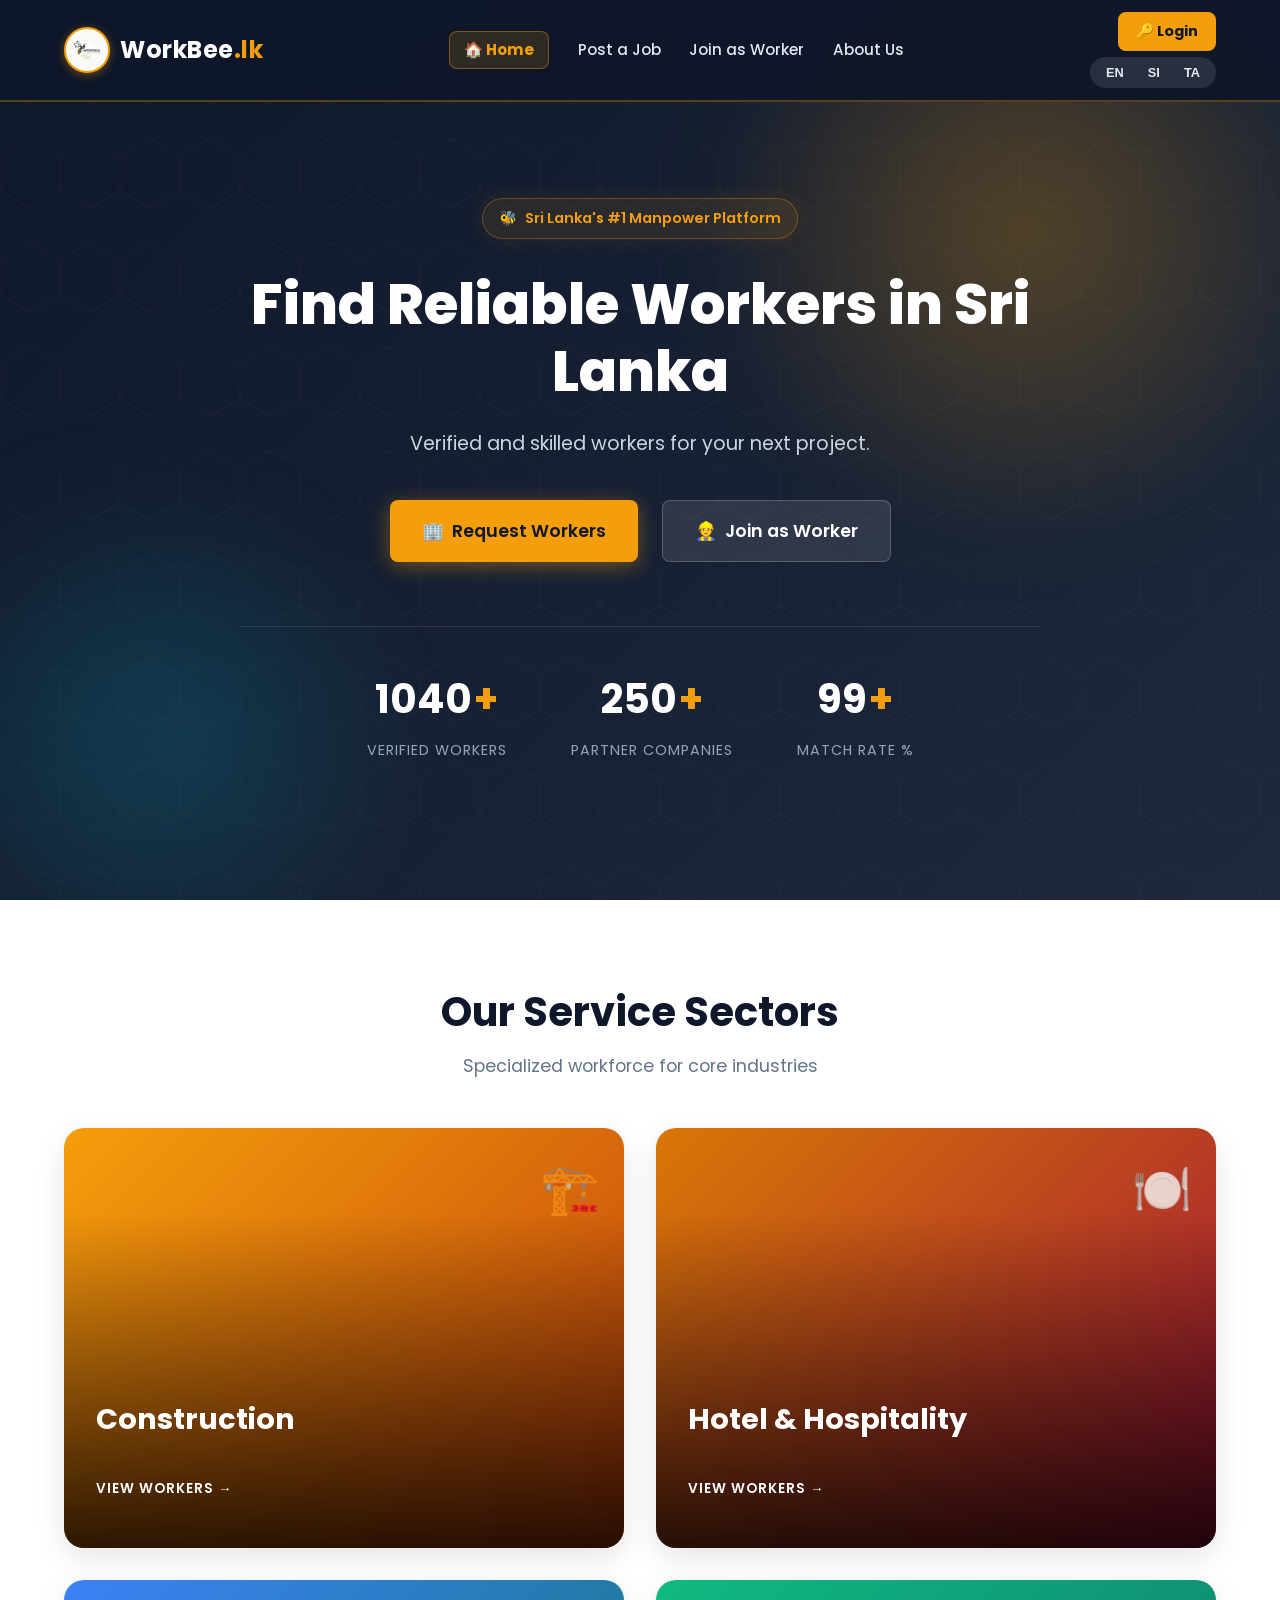
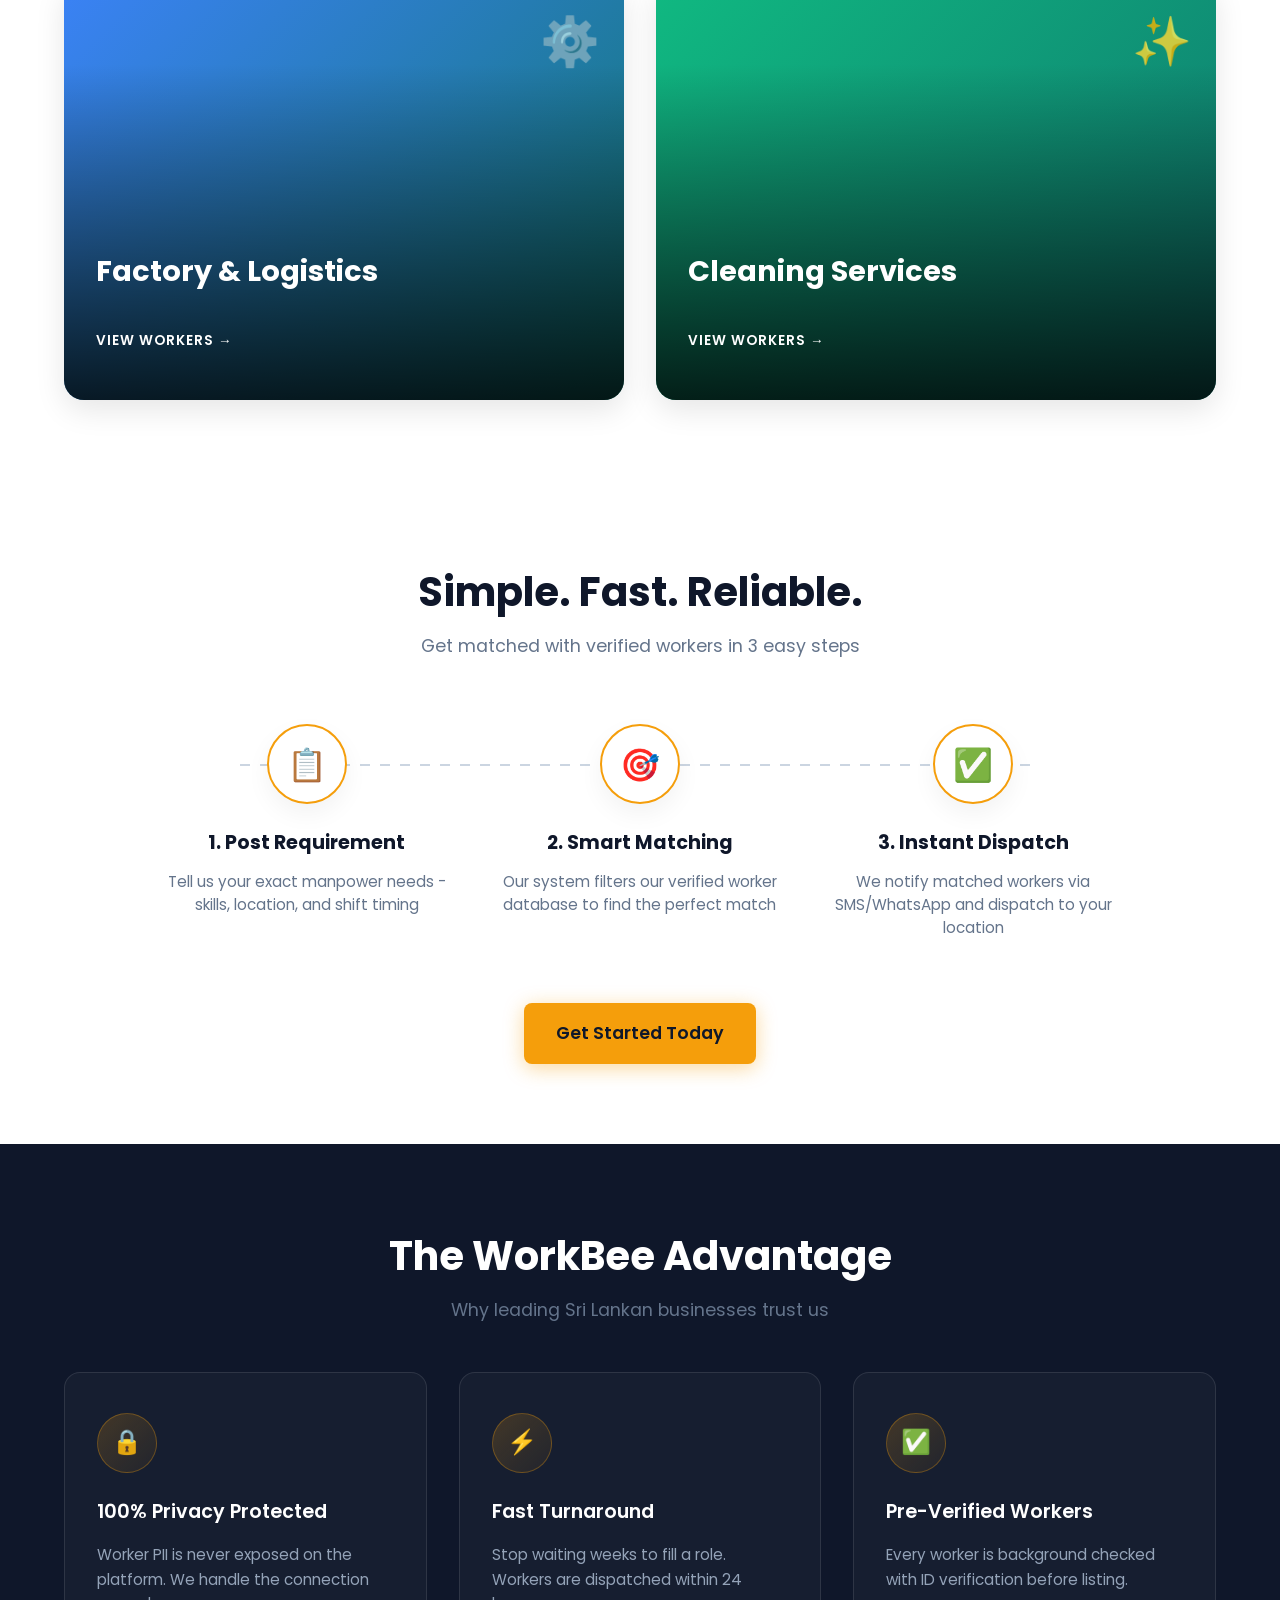
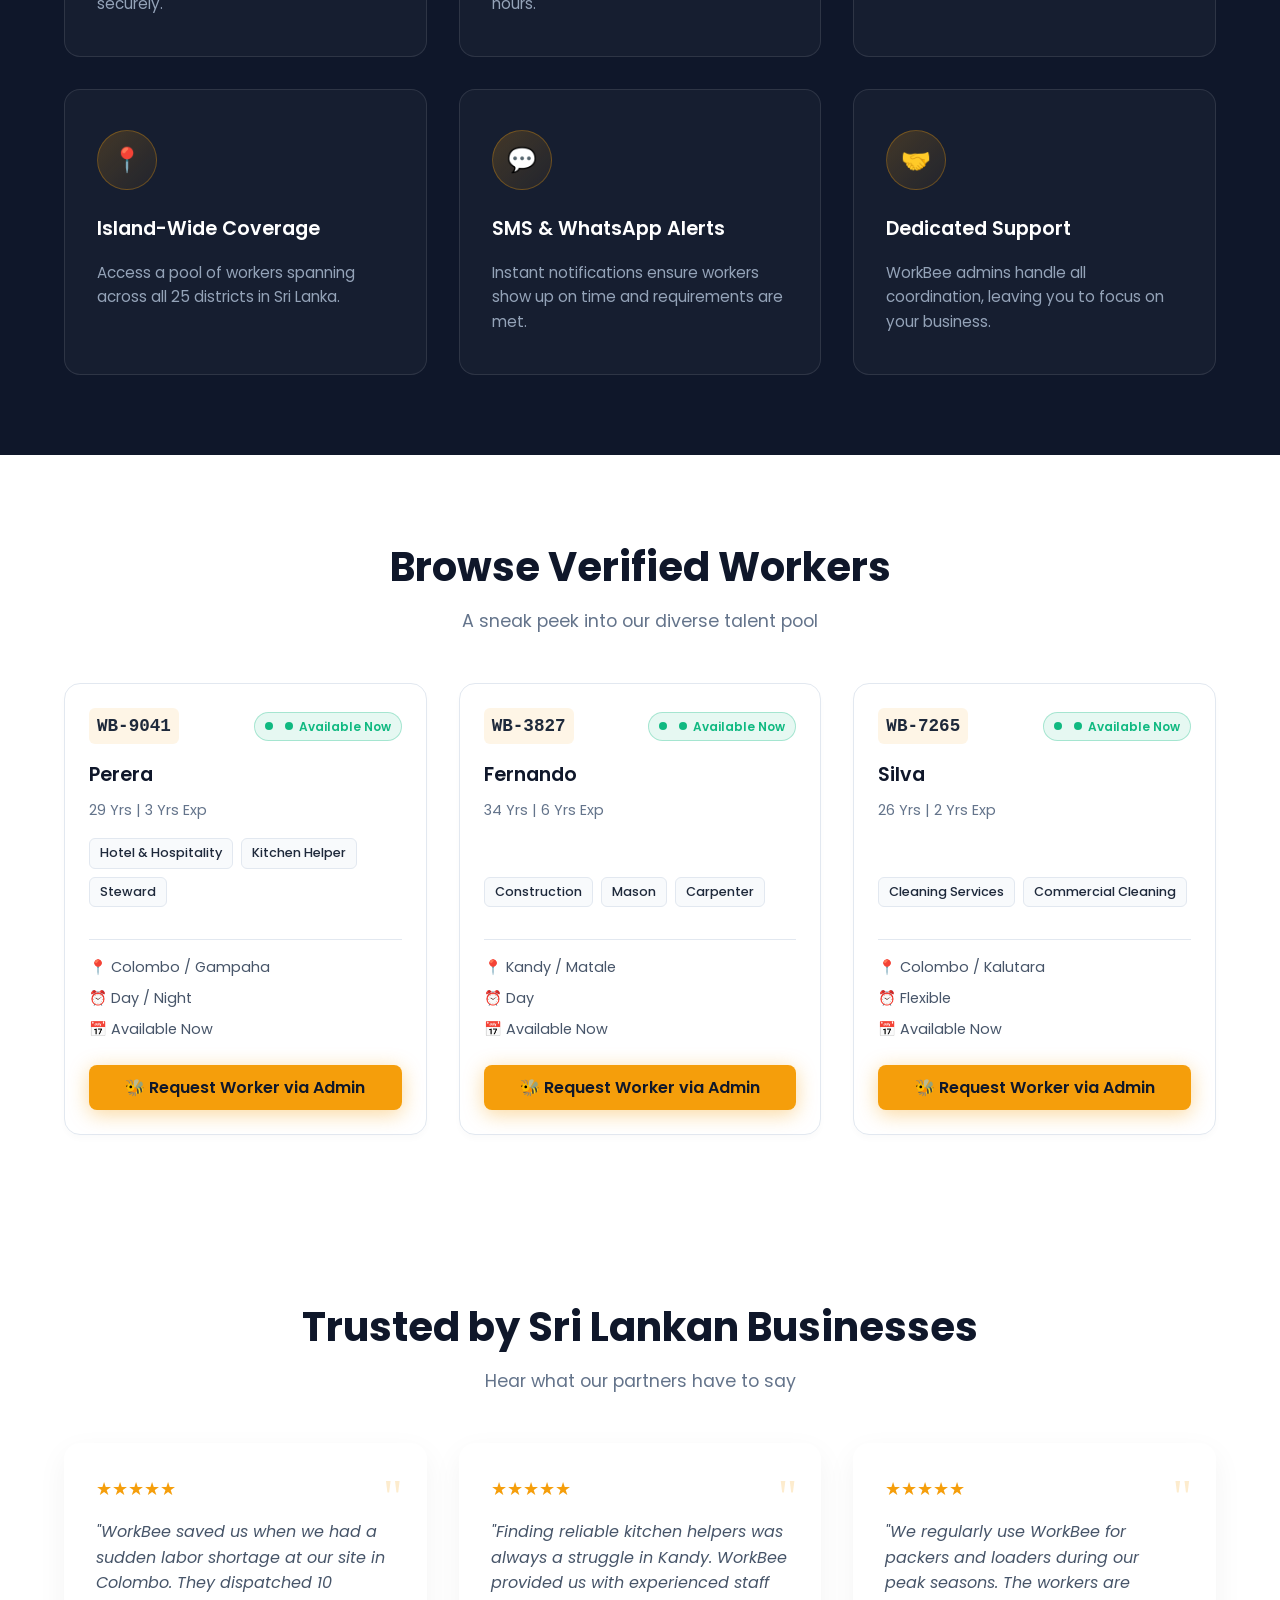
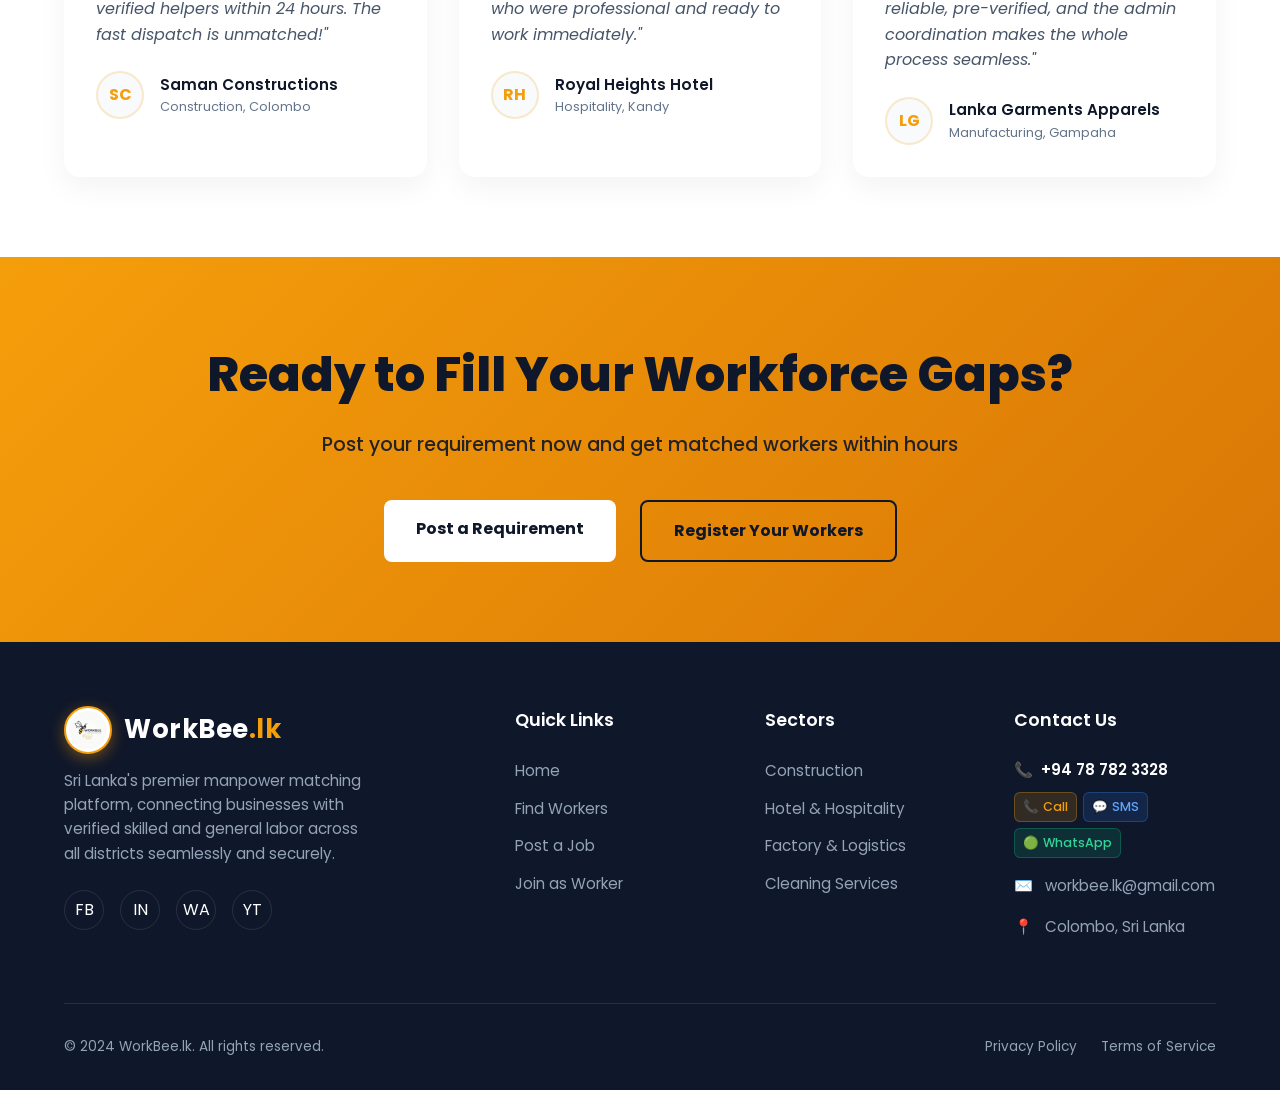
==== commit 1c40df7d: "Add Privacy Policy and Terms of Service documents with English and Sinhala support and print/PDF dow" ====
--- a/index.html
+++ b/index.html
@@ -1382,8 +1382,8 @@
         <div class="footer-bottom">
             <div>&copy; 2024 WorkBee.lk. All rights reserved.</div>
             <div class="footer-legal">
-                <a href="#">Privacy Policy</a>
-                <a href="#">Terms of Service</a>
+                <a href="privacy-policy.html" target="_blank">Privacy Policy</a>
+                <a href="terms-of-service.html" target="_blank">Terms of Service</a>
             </div>
         </div>
     </footer>
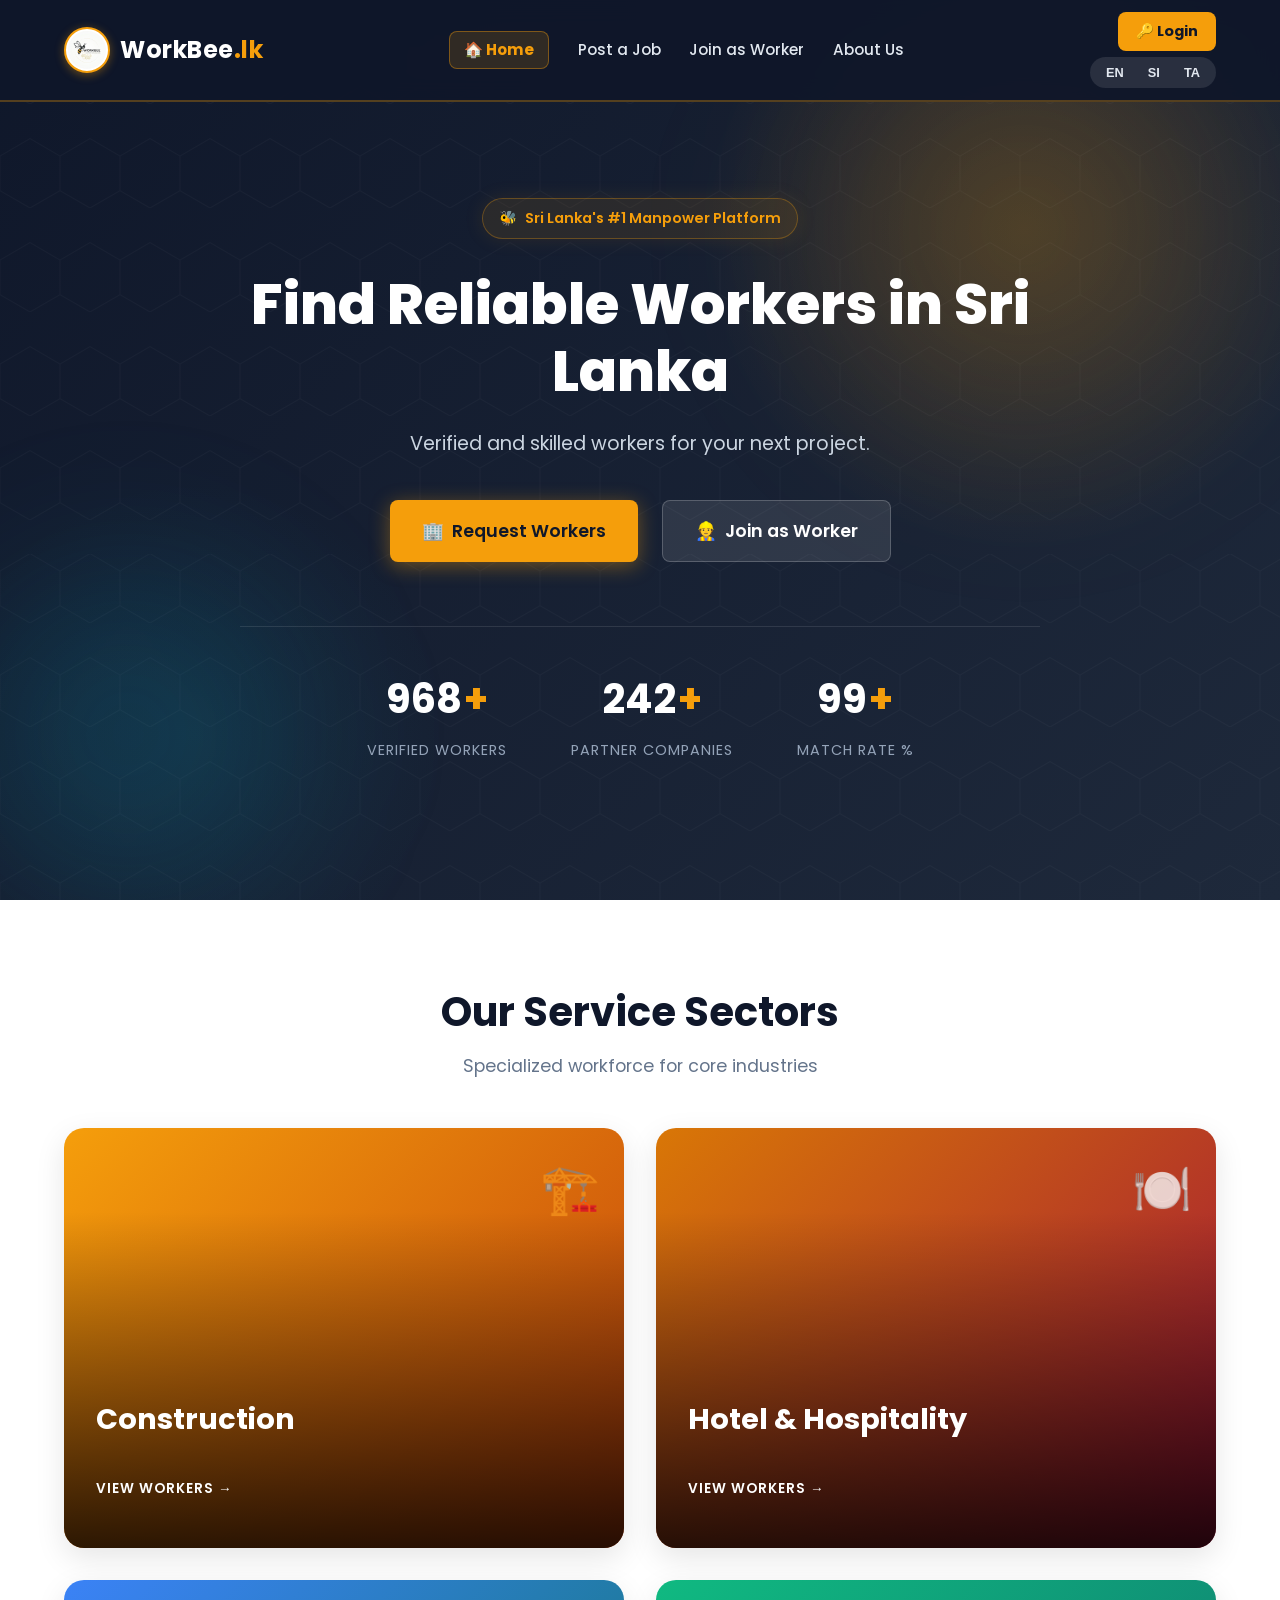
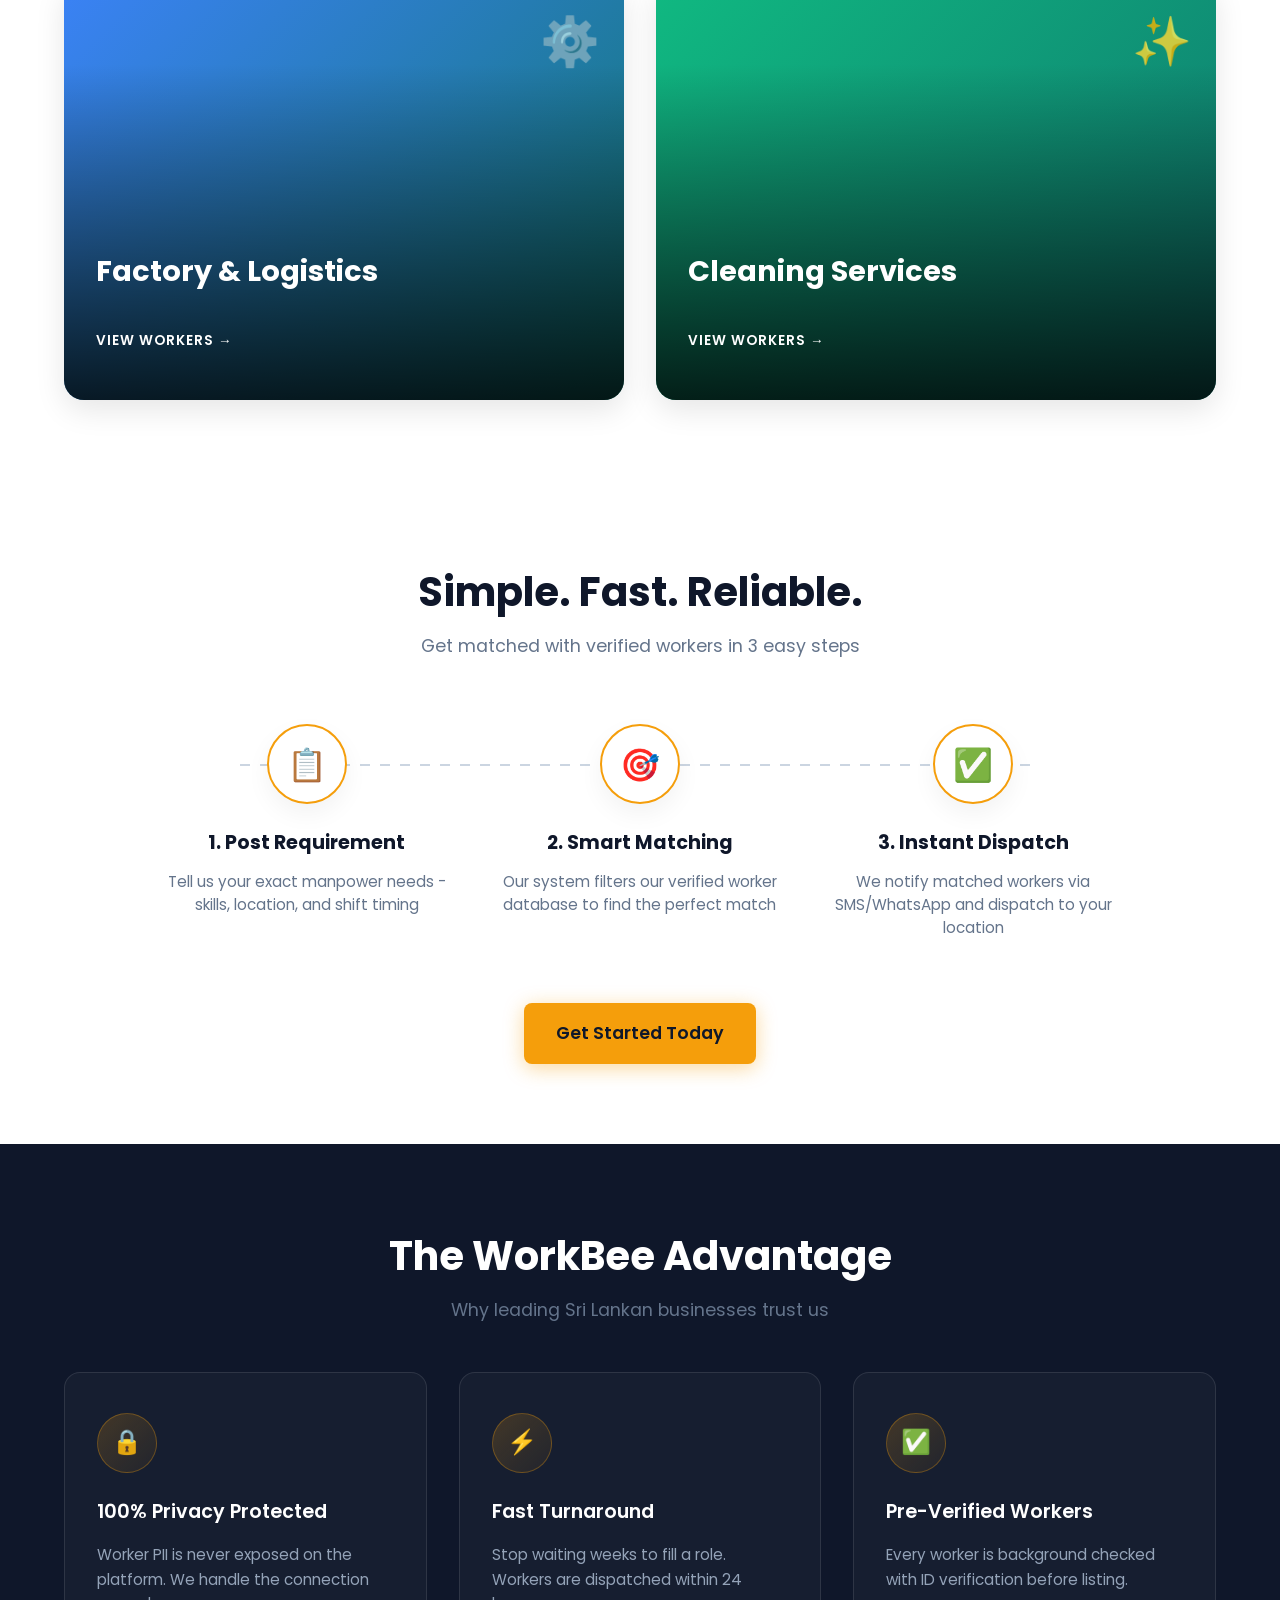
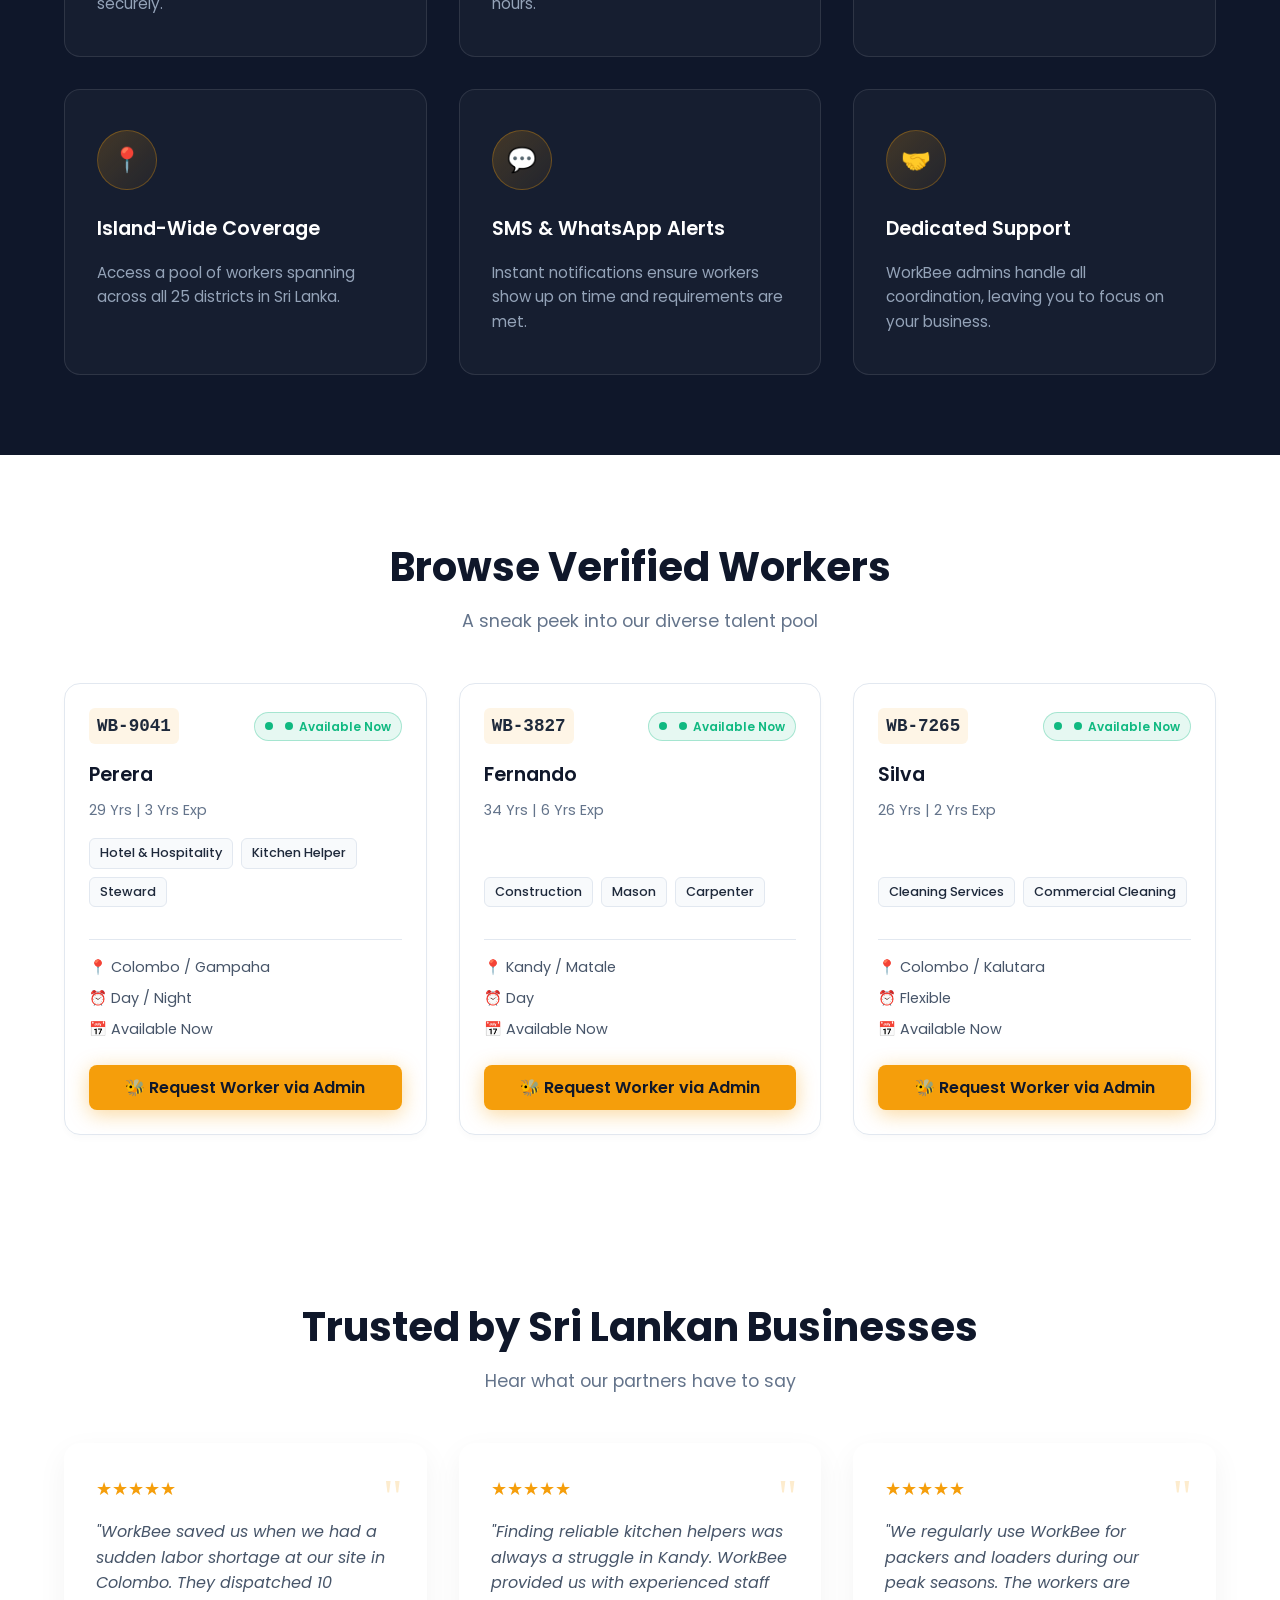
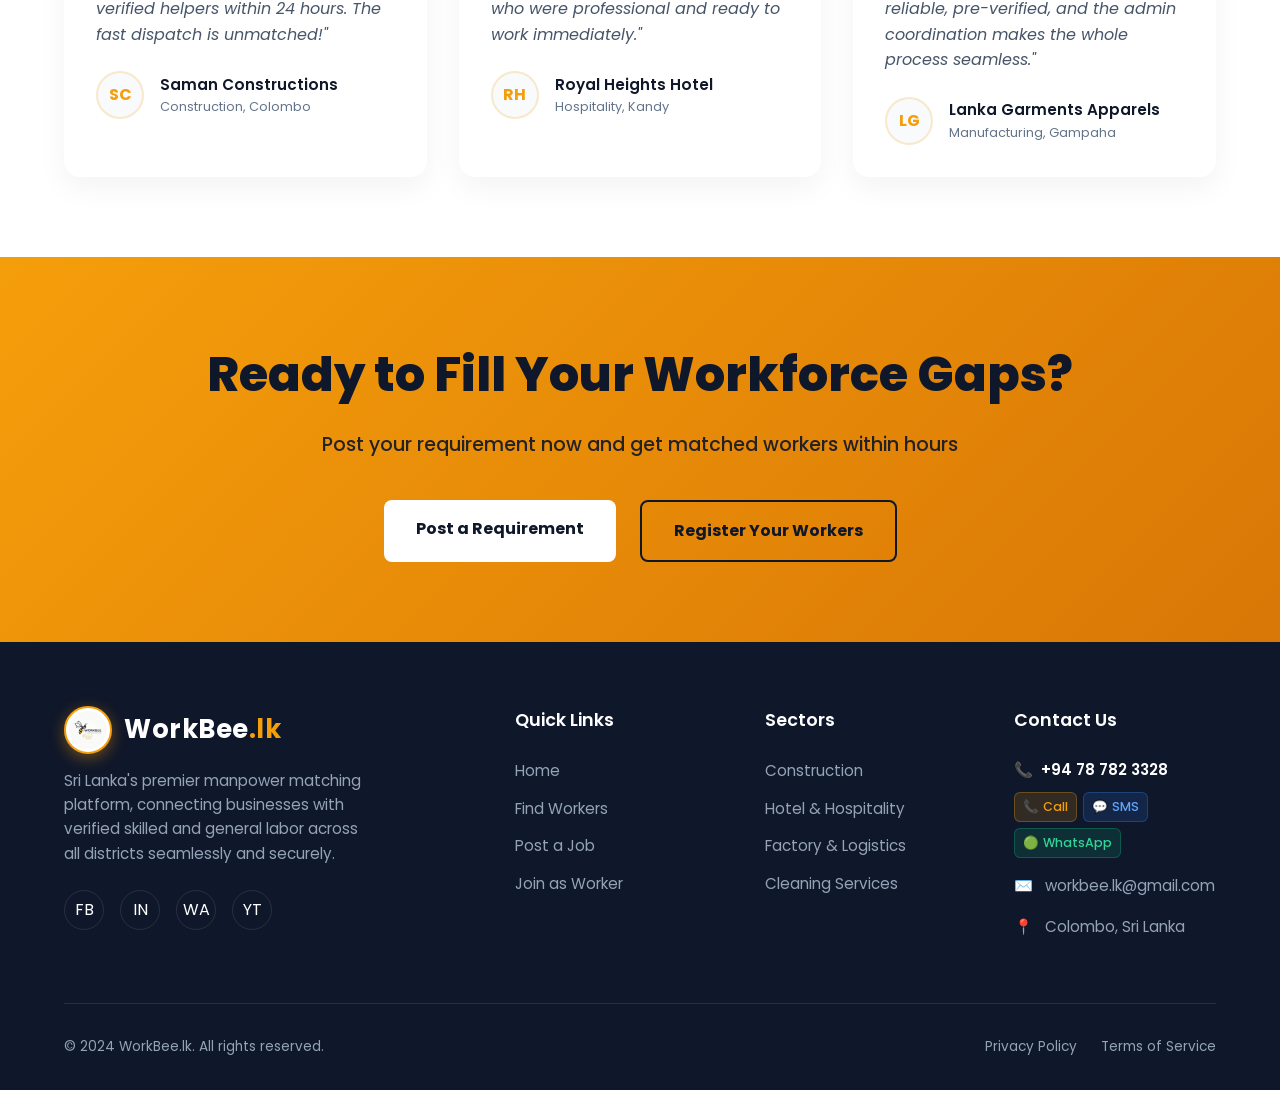
==== commit 90e44fe2: "Add Facebook page link to footer social buttons" ====
--- a/index.html
+++ b/index.html
@@ -1325,9 +1325,9 @@
                 </a>
                 <p class="footer-desc" data-i18n="footer.desc">Sri Lanka's premier manpower matching platform, connecting businesses with verified skilled and general labor across all districts seamlessly and securely.</p>
                 <div class="social-links">
-                    <a href="#" class="social-btn">FB</a>
+                    <a href="https://web.facebook.com/workbee.lk" target="_blank" class="social-btn">FB</a>
                     <a href="#" class="social-btn">IN</a>
-                    <a href="#" class="social-btn">WA</a>
+                    <a href="https://web.facebook.com/workbee.lk" target="_blank" class="social-btn">WA</a>
                     <a href="#" class="social-btn">YT</a>
                 </div>
             </div>
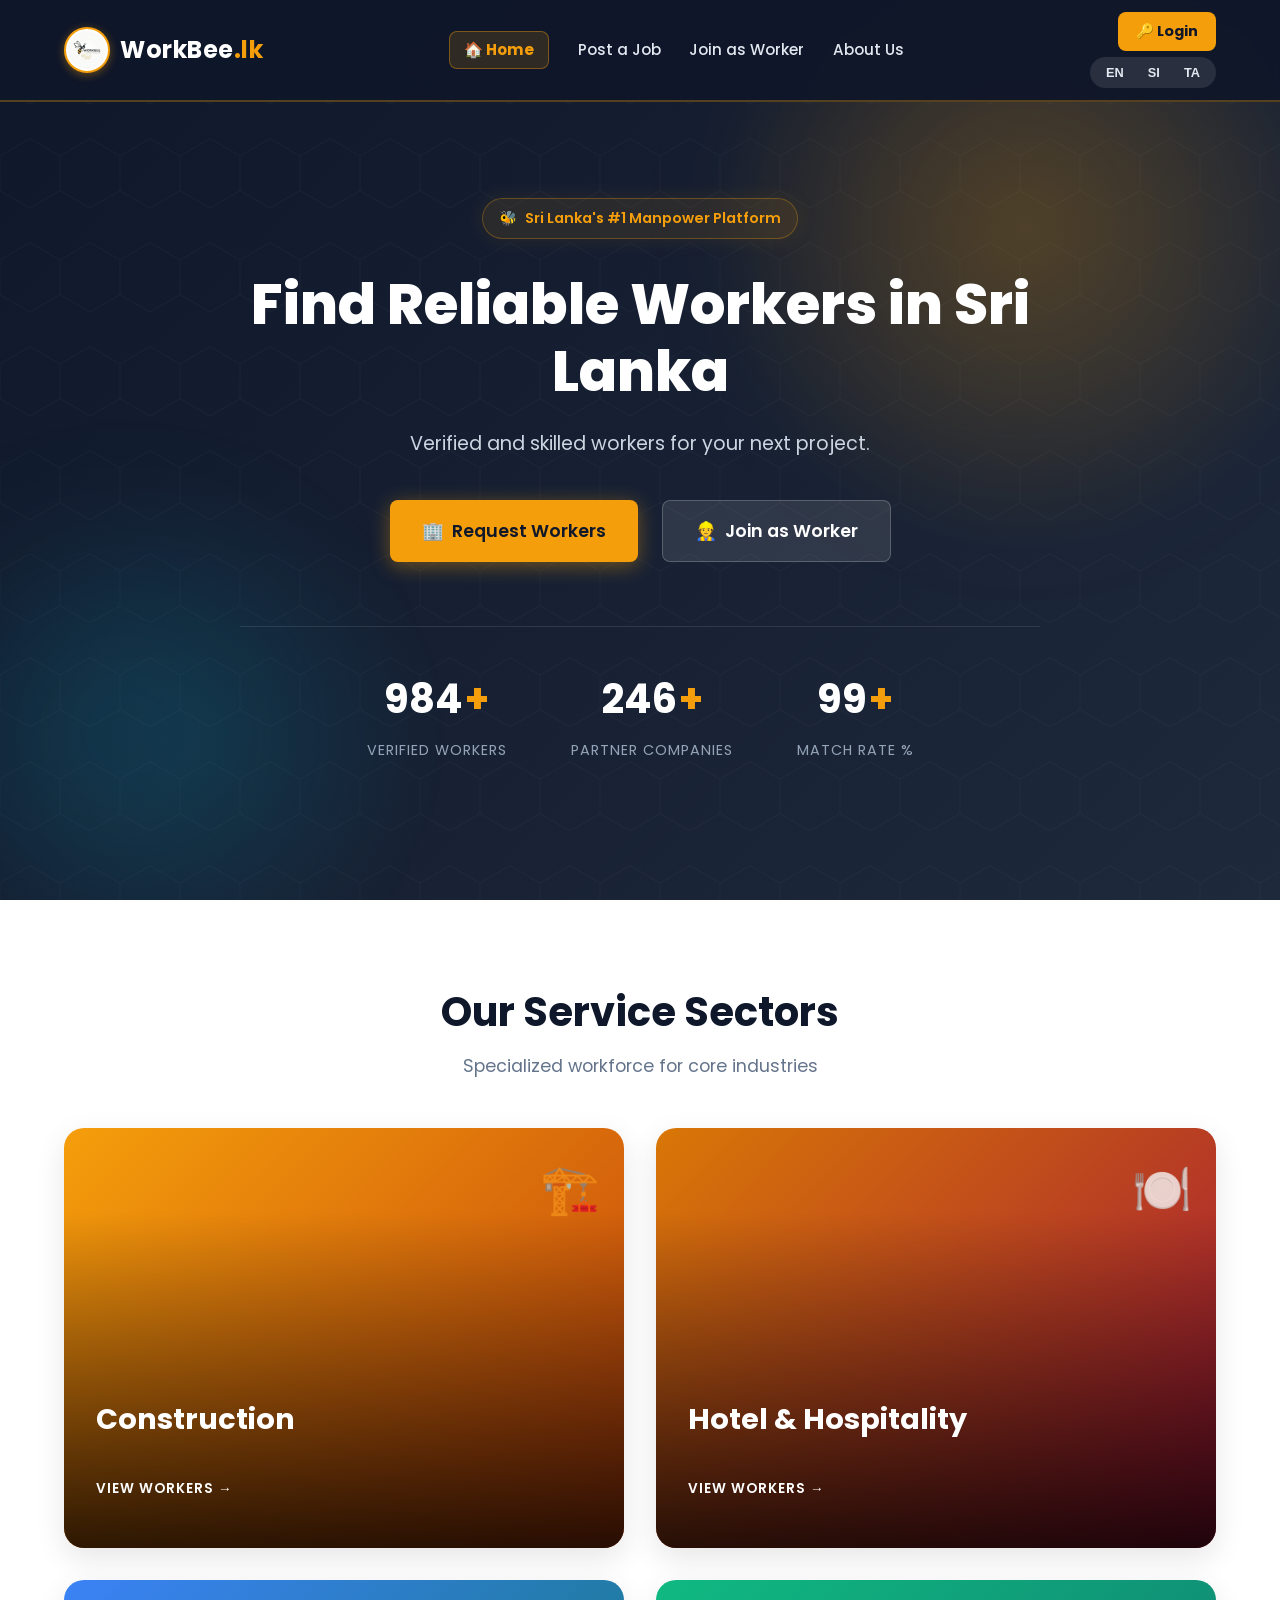
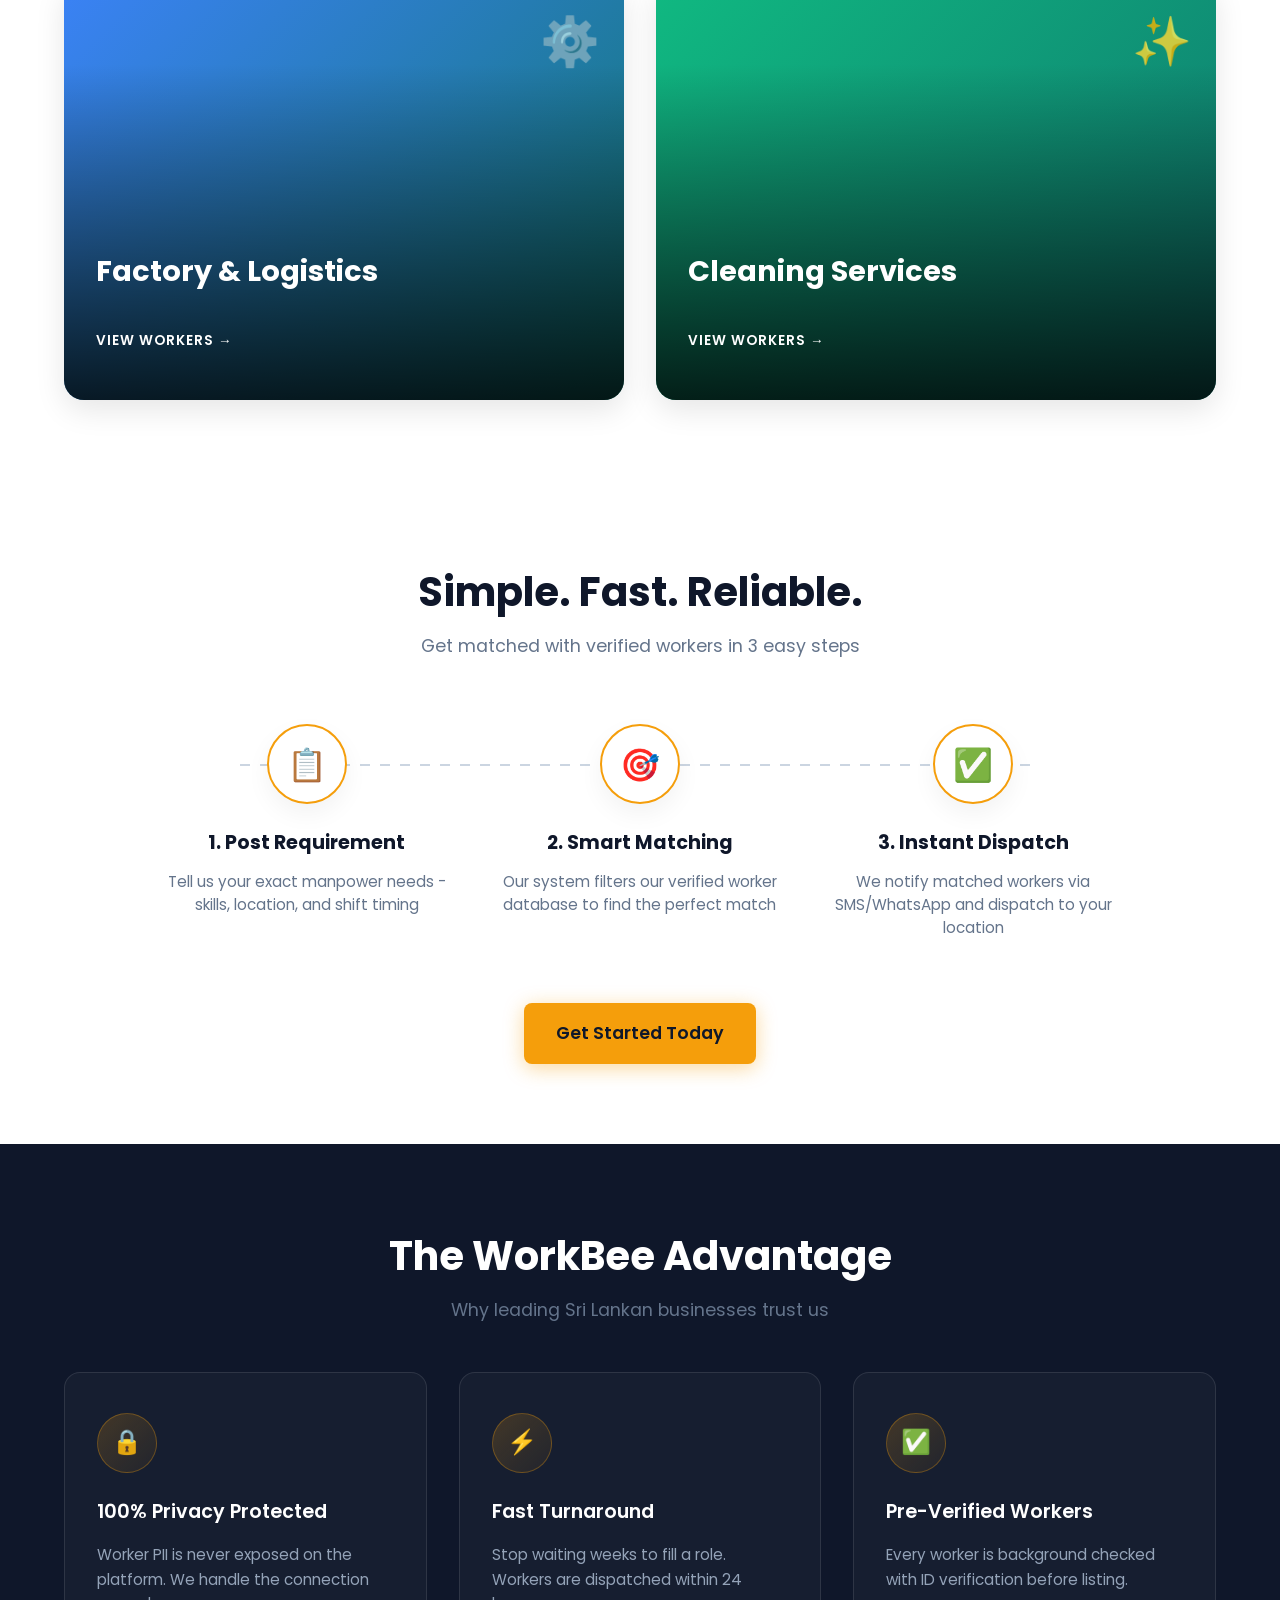
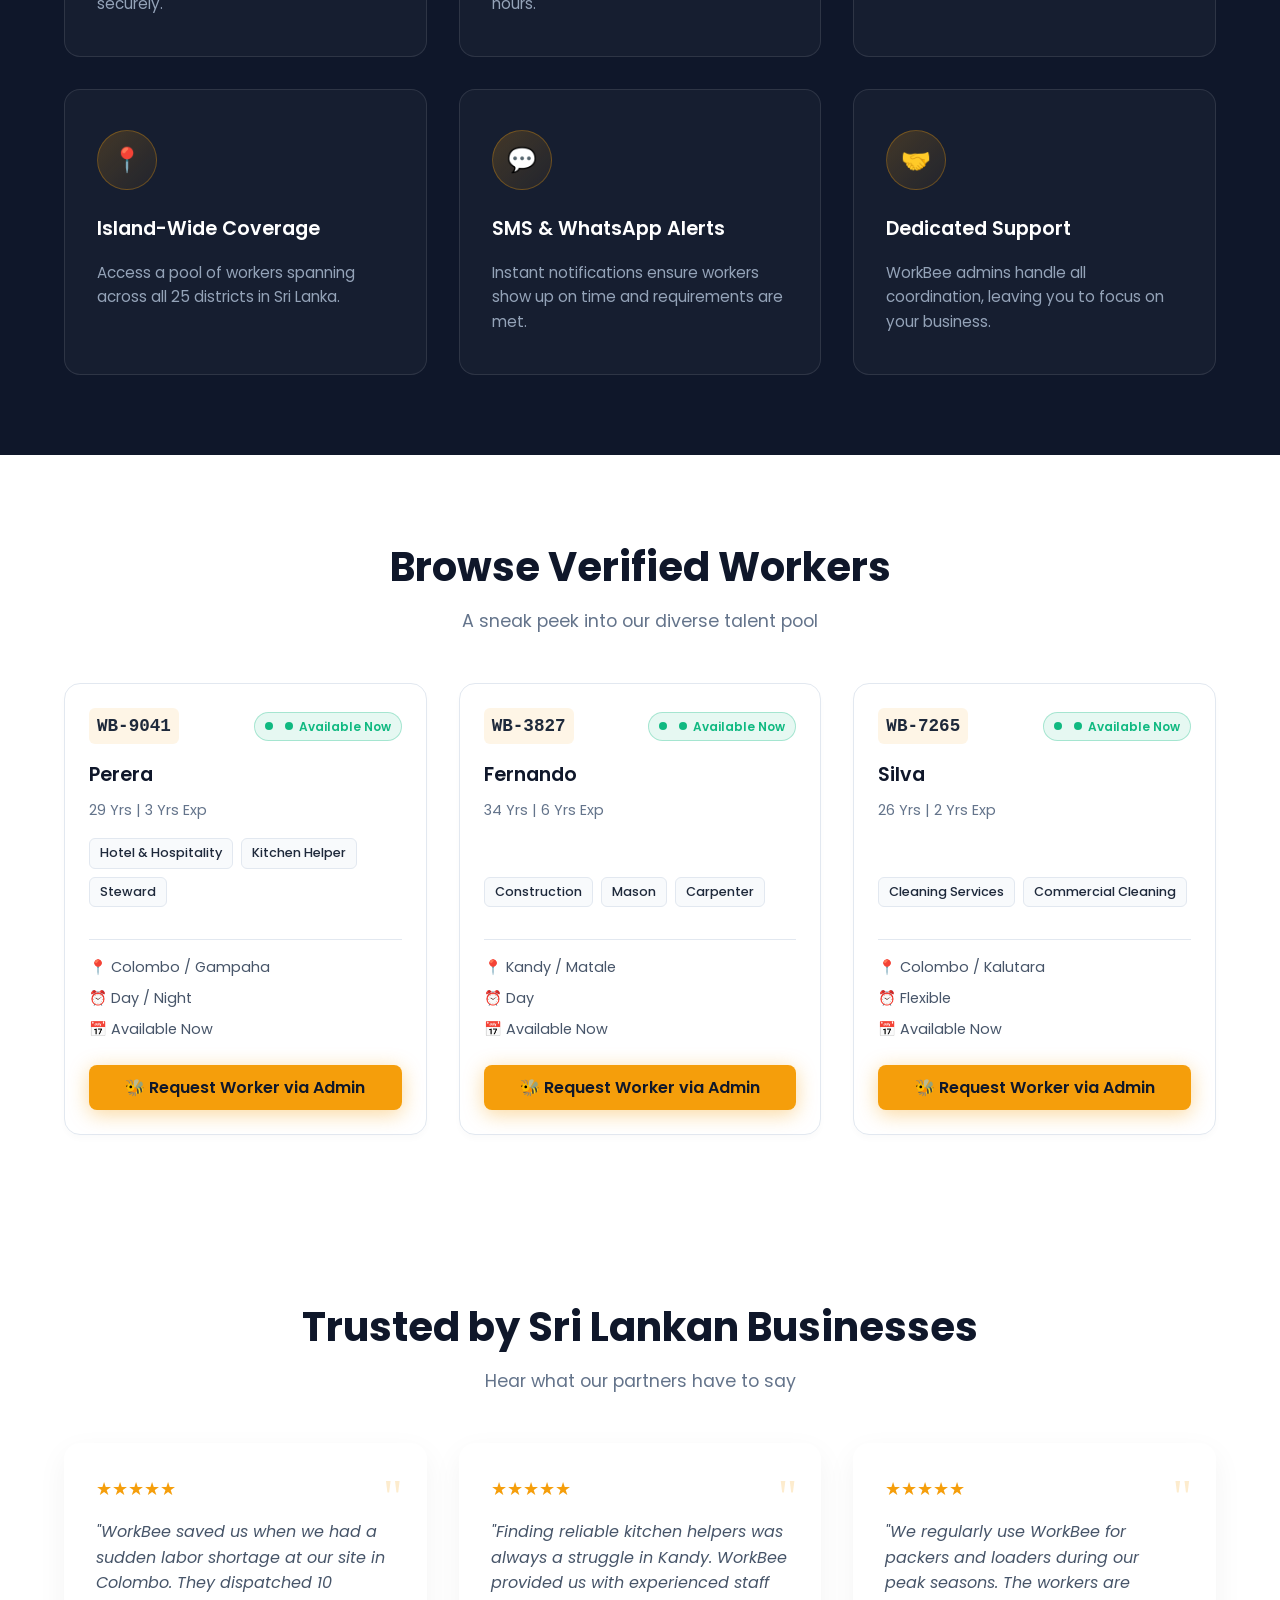
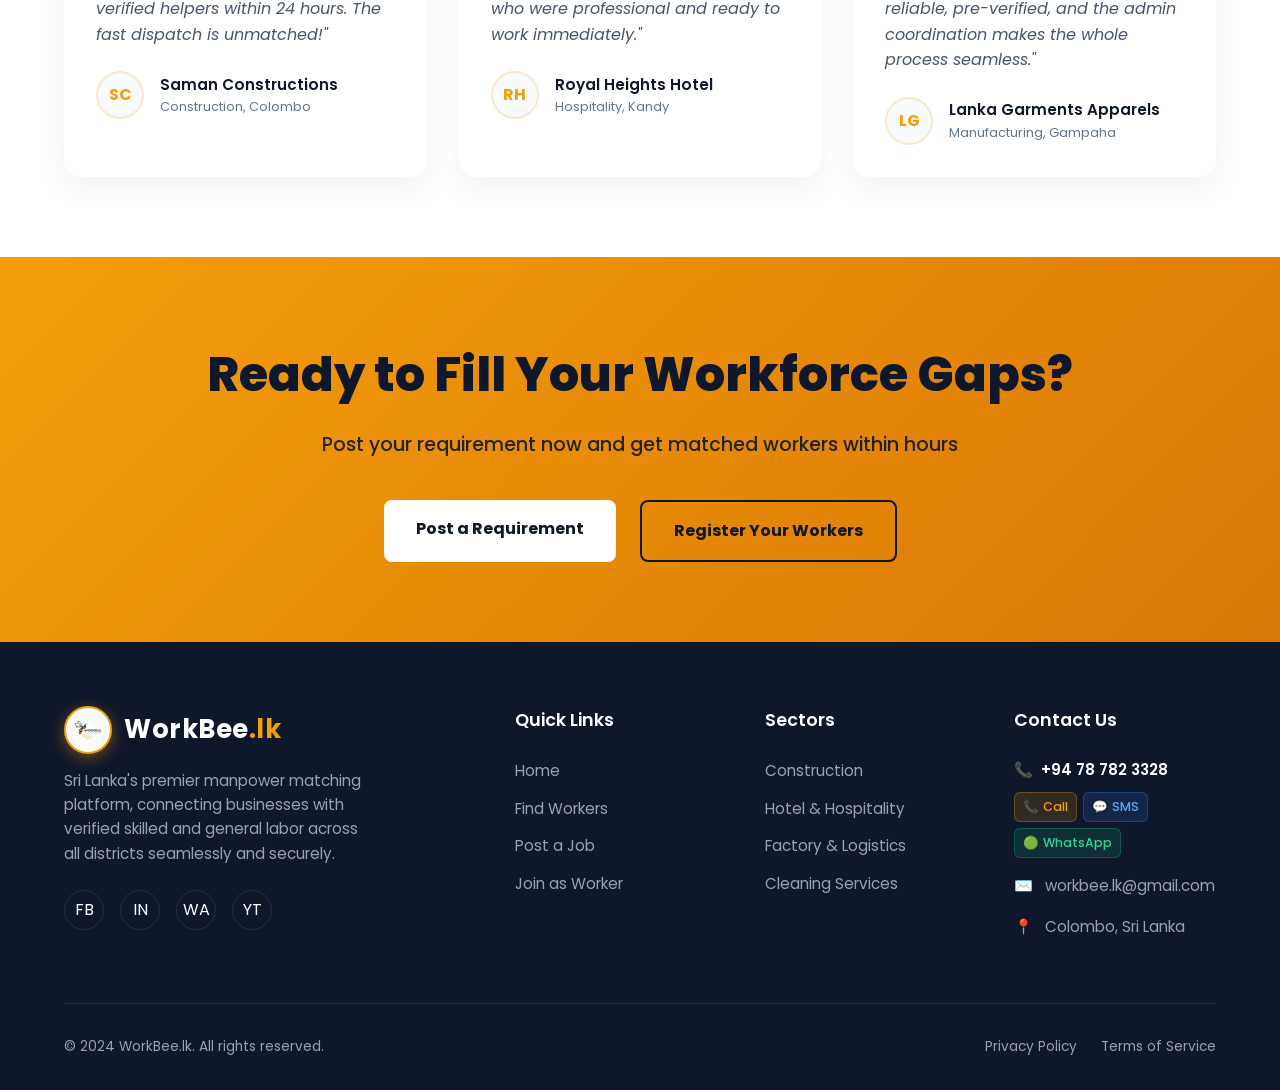
==== commit cb322fb2: "feat: dynamically calculate & display live system stats (1500+ Verified Workers, 250+ Partner Compan" ====
--- a/index.html
+++ b/index.html
@@ -1406,20 +1406,59 @@
             });
         });
 
+        function updateSystemStats() {
+            try {
+                const workers = JSON.parse(localStorage.getItem('workbee_worker_registrations') || '[]');
+                const users = JSON.parse(localStorage.getItem('workbee_users') || '[]');
+                const companies = JSON.parse(localStorage.getItem('workbee_companies') || '[]');
+
+                const workerUsers = users.filter(u => u.role === 'worker');
+                const companyUsers = users.filter(u => u.role === 'company');
+
+                const totalWorkers = Math.max(workers.length, workerUsers.length);
+                const totalCompanies = Math.max(companies.length, companyUsers.length);
+
+                const workerTarget = 1500 + totalWorkers;
+                const companyTarget = 250 + totalCompanies;
+                const matchRateTarget = 99;
+
+                const workerEl = document.querySelector('.stats-row .stat-item:nth-child(1) .stat-num');
+                const companyEl = document.querySelector('.stats-row .stat-item:nth-child(2) .stat-num');
+                const matchEl = document.querySelector('.stats-row .stat-item:nth-child(3) .stat-num');
+
+                if (workerEl) workerEl.setAttribute('data-target', workerTarget);
+                if (companyEl) companyEl.setAttribute('data-target', companyTarget);
+                if (matchEl) matchEl.setAttribute('data-target', matchRateTarget);
+            } catch (e) {
+                console.warn('Stats error:', e);
+            }
+        }
+
         document.addEventListener('DOMContentLoaded', () => {
+            updateSystemStats();
+
+            if (typeof WB_FIREBASE !== 'undefined') {
+                WB_FIREBASE.syncFromCloud().then(res => {
+                    if (res && res.updated) {
+                        updateSystemStats();
+                    }
+                }).catch(() => {});
+            }
+
             // Stats Counter Animation
             const counters = document.querySelectorAll('.stat-num');
             const speed = 200; // The lower the slower
 
             const animateCounters = () => {
+                updateSystemStats();
                 counters.forEach(counter => {
                     const updateCount = () => {
                         const target = +counter.getAttribute('data-target');
                         const count = +counter.innerText;
-                        const inc = target / speed;
+                        const inc = Math.max(1, target / speed);
 
                         if (count < target) {
-                            counter.innerText = Math.ceil(count + inc);
+                            counter.innerText = Math.min(target, Math.ceil(count + inc));
                             setTimeout(updateCount, 15);
                         } else {
                             counter.innerText = target;
@@ -1565,7 +1604,9 @@
         try { sessionStorage.setItem('pwa_dismissed', '1'); } catch(e) {}
       };
     </script>
-<script src="js/auth.js"></script>`n</body>
+<script src="js/firebase-config.js"></script>
+<script src="js/auth.js"></script>
+</body>
 </html>
 
 
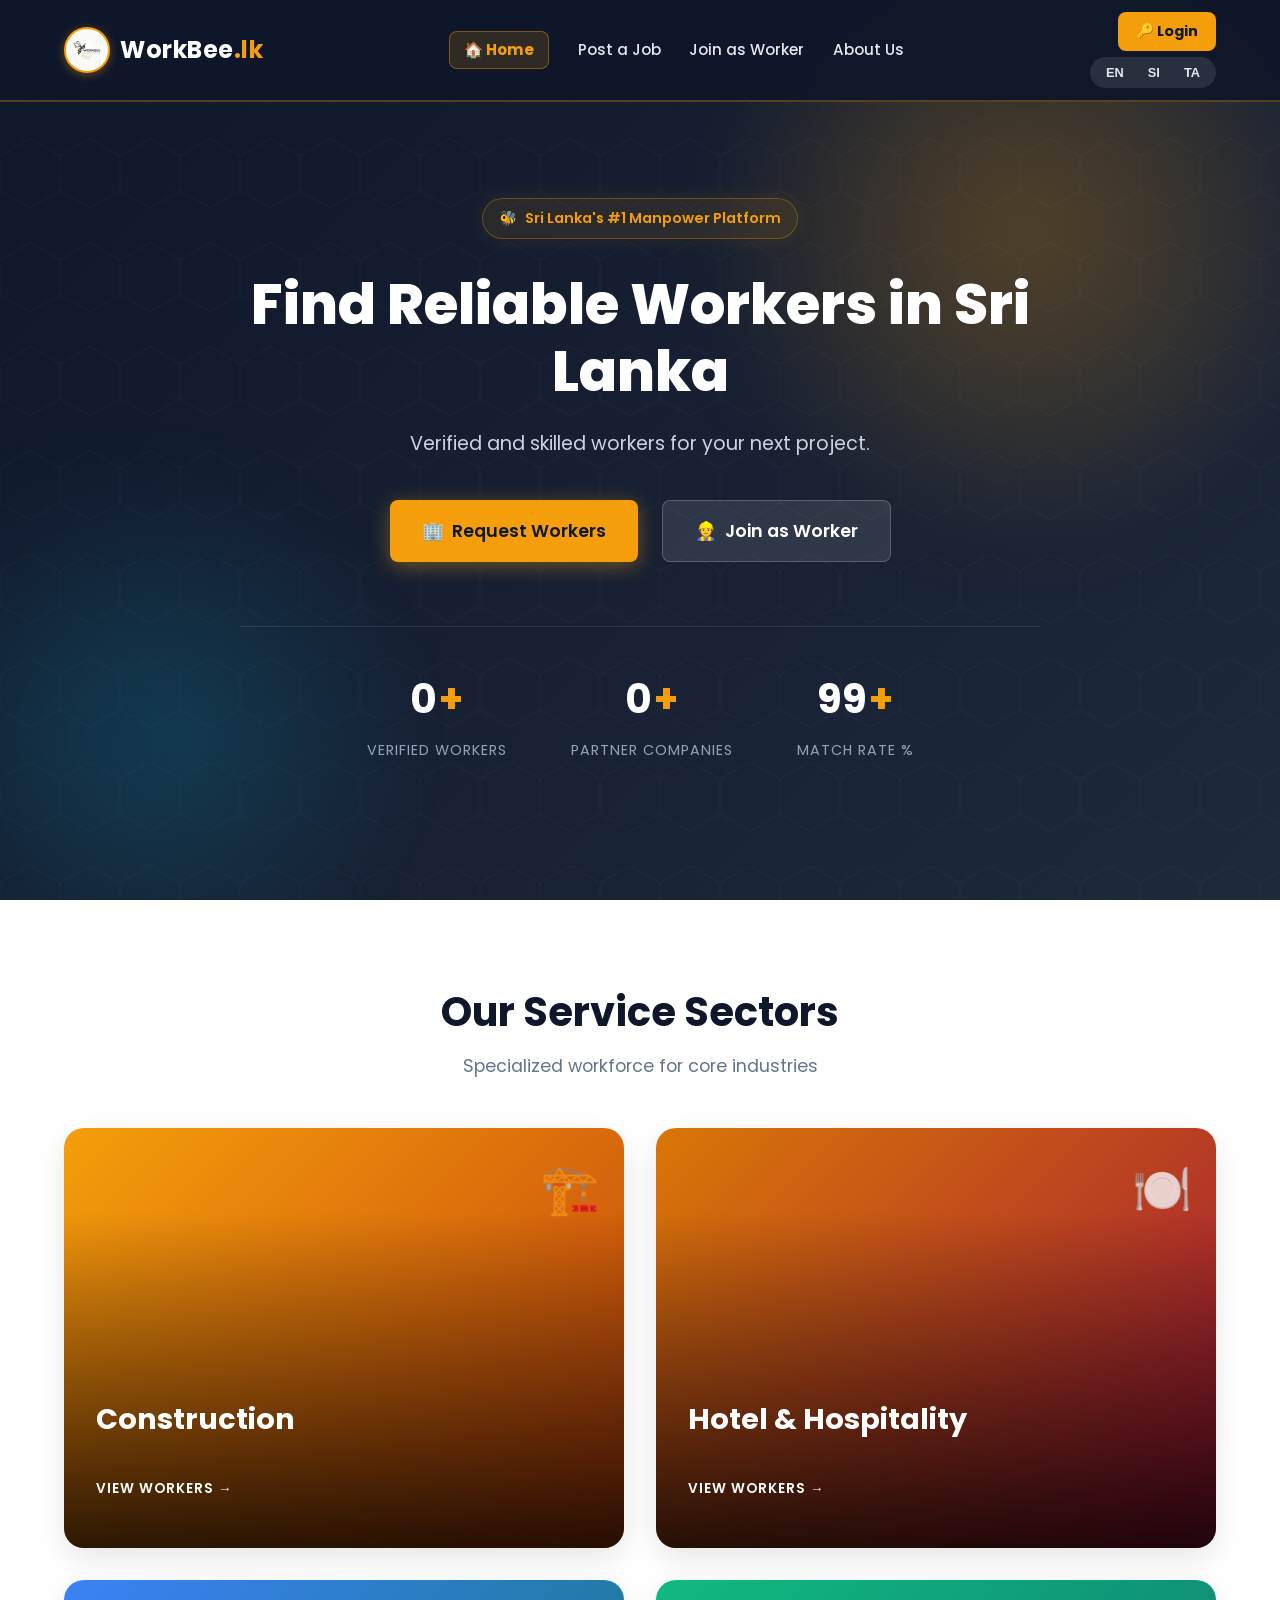
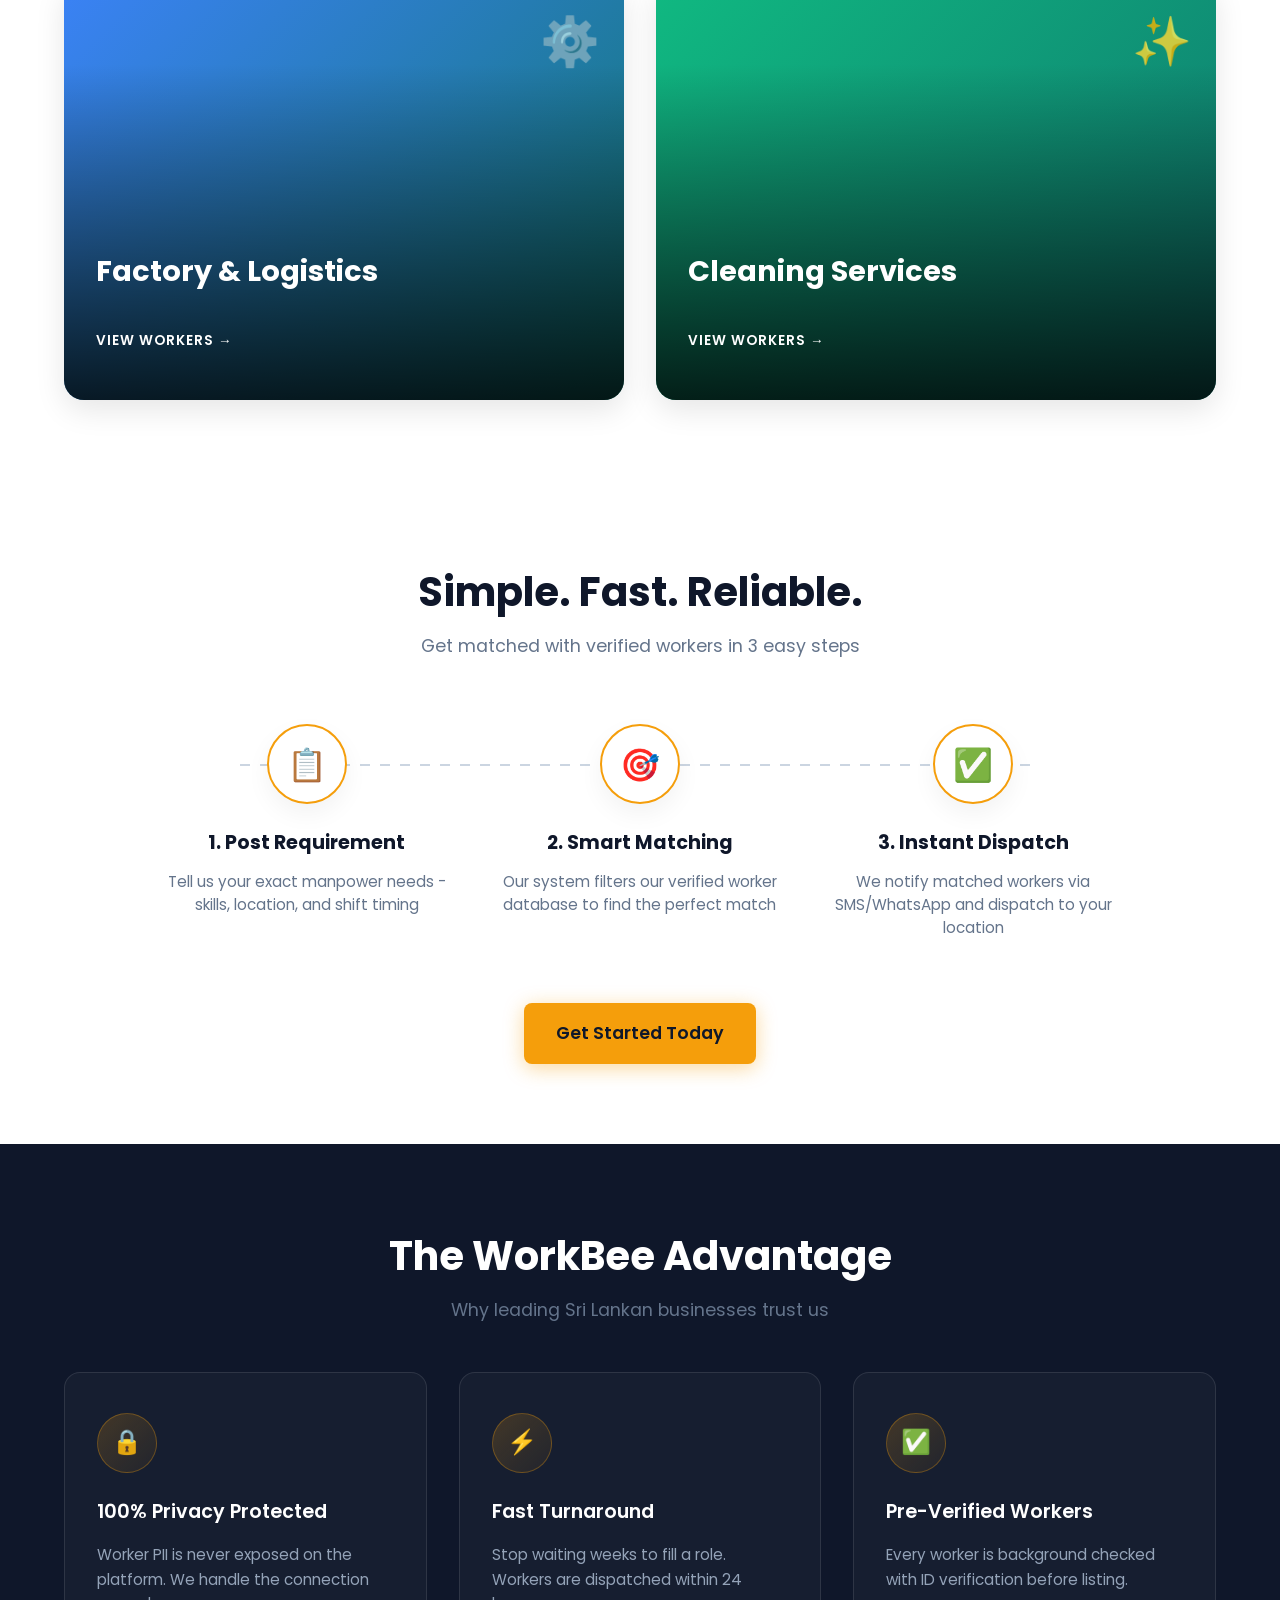
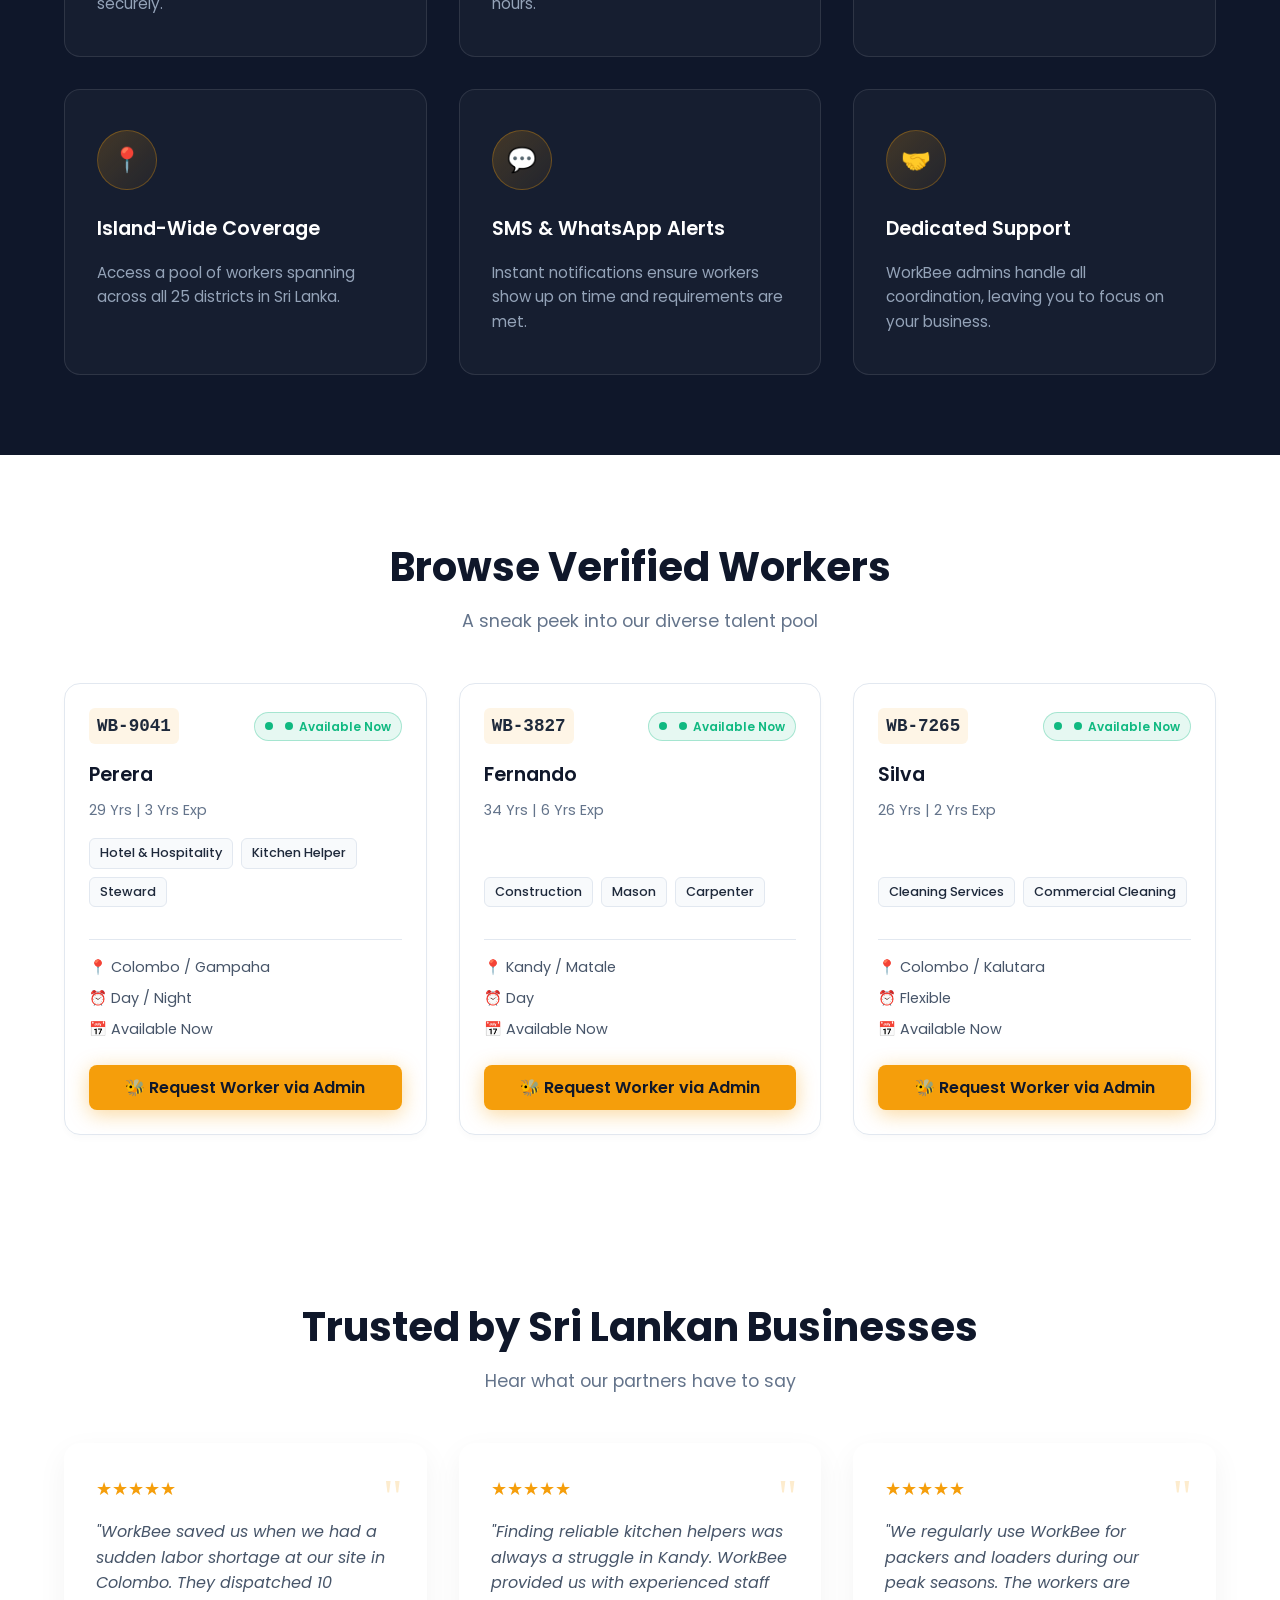
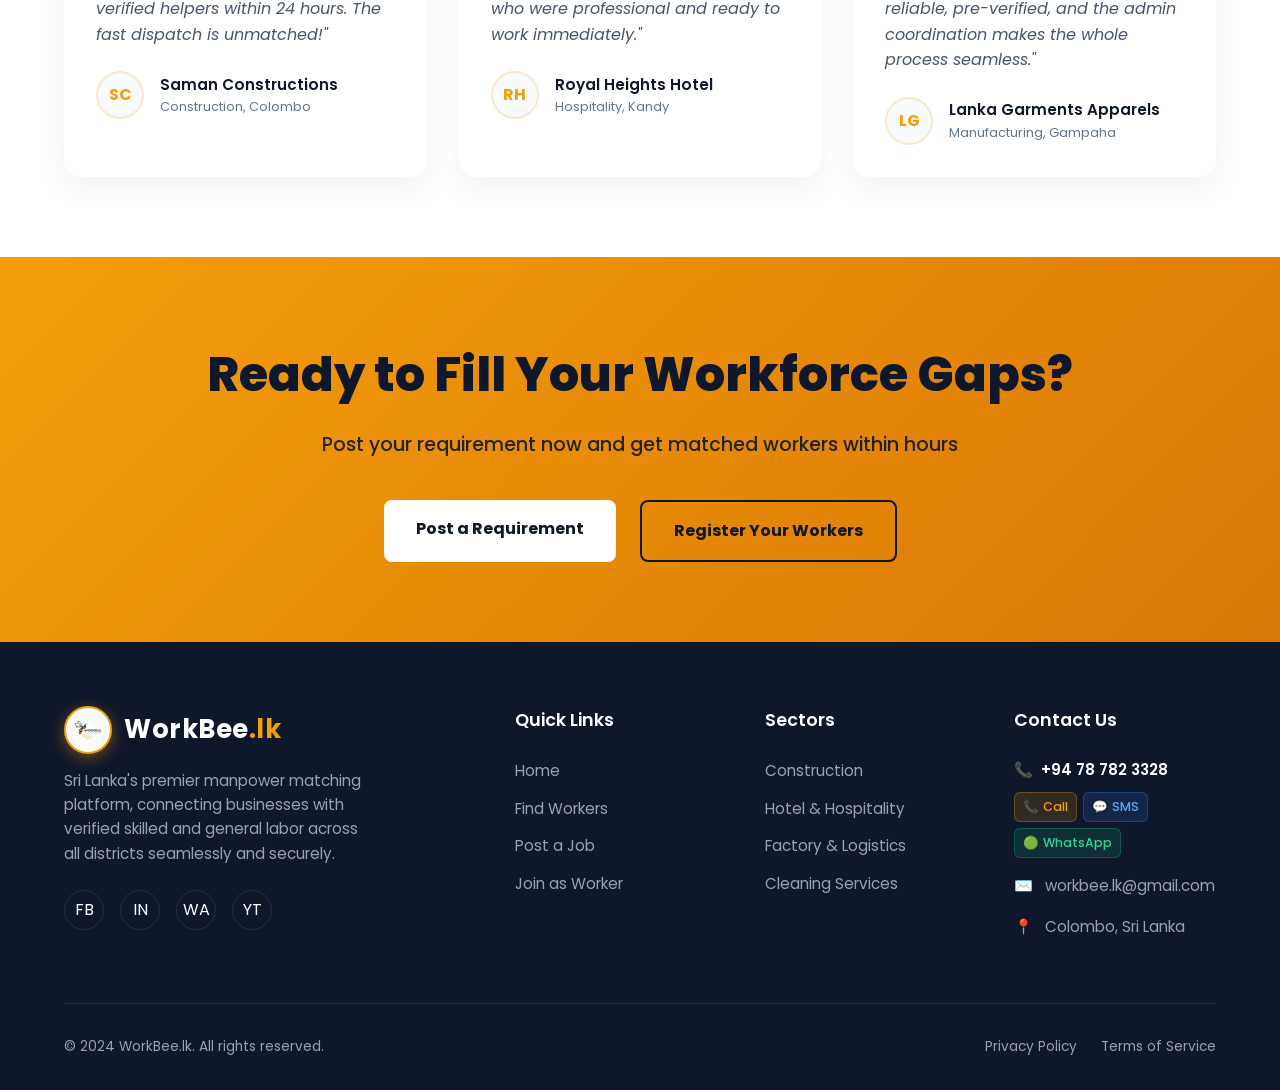
==== commit 0afbf3d7: "fix: display exact real-time registered counts on main page without hardcoded base offsets" ====
--- a/index.html
+++ b/index.html
@@ -1064,11 +1064,11 @@
 
             <div class="stats-row">
                 <div class="stat-item">
-                    <div class="stat-num" data-target="1500">0</div>
+                    <div class="stat-num" data-target="0">0</div>
                     <div class="stat-label" data-i18n="stat.verified">Verified Workers</div>
                 </div>
                 <div class="stat-item">
-                    <div class="stat-num" data-target="250">0</div>
+                    <div class="stat-num" data-target="0">0</div>
                     <div class="stat-label" data-i18n="stat.partners">Partner Companies</div>
                 </div>
                 <div class="stat-item">
@@ -1411,24 +1411,45 @@
                 const workers = JSON.parse(localStorage.getItem('workbee_worker_registrations') || '[]');
                 const users = JSON.parse(localStorage.getItem('workbee_users') || '[]');
                 const companies = JSON.parse(localStorage.getItem('workbee_companies') || '[]');
-
-                const workerUsers = users.filter(u => u.role === 'worker');
-                const companyUsers = users.filter(u => u.role === 'company');
-
-                const totalWorkers = Math.max(workers.length, workerUsers.length);
-                const totalCompanies = Math.max(companies.length, companyUsers.length);
-
-                const workerTarget = 1500 + totalWorkers;
-                const companyTarget = 250 + totalCompanies;
-                const matchRateTarget = 99;
+                const reqs = JSON.parse(localStorage.getItem('workbee_requirements') || '[]');
+
+                // Unique worker count
+                const workerSet = new Set();
+                workers.forEach(w => { if (w.id || w.username || w.phone) workerSet.add(String(w.id || w.username || w.phone)); });
+                users.filter(u => u.role === 'worker').forEach(u => { if (u.username || (u.profileData && u.profileData.id)) workerSet.add(String(u.username || u.profileData.id)); });
+
+                // Unique company count
+                const companySet = new Set();
+                companies.forEach(c => { if (c.id || c.username || c.name || c.companyName) companySet.add(String(c.id || c.username || (c.name || c.companyName)).toLowerCase()); });
+                users.filter(u => u.role === 'company').forEach(u => { if (u.username || (u.profileData && (u.profileData.name || u.profileData.id))) companySet.add(String(u.username || u.profileData.id || u.profileData.name).toLowerCase()); });
+
+                const totalWorkers = workerSet.size;
+                const totalCompanies = companySet.size;
+
+                let matchRate = 99;
+                if (reqs.length > 0) {
+                    const matched = reqs.filter(r => r.status === 'FILLED' || r.dispatched === true || (r.applicants && r.applicants.length > 0)).length;
+                    matchRate = Math.max(95, Math.min(100, Math.round((matched / reqs.length) * 100)));
+                } else {
+                    matchRate = (totalWorkers > 0 || totalCompanies > 0) ? 99 : 99;
+                }
 
                 const workerEl = document.querySelector('.stats-row .stat-item:nth-child(1) .stat-num');
                 const companyEl = document.querySelector('.stats-row .stat-item:nth-child(2) .stat-num');
                 const matchEl = document.querySelector('.stats-row .stat-item:nth-child(3) .stat-num');
 
-                if (workerEl) workerEl.setAttribute('data-target', workerTarget);
-                if (companyEl) companyEl.setAttribute('data-target', companyTarget);
-                if (matchEl) matchEl.setAttribute('data-target', matchRateTarget);
+                if (workerEl) {
+                    workerEl.setAttribute('data-target', totalWorkers);
+                    workerEl.innerText = totalWorkers;
+                }
+                if (companyEl) {
+                    companyEl.setAttribute('data-target', totalCompanies);
+                    companyEl.innerText = totalCompanies;
+                }
+                if (matchEl) {
+                    matchEl.setAttribute('data-target', matchRate);
+                    matchEl.innerText = matchRate;
+                }
             } catch (e) {
                 console.warn('Stats error:', e);
             }
@@ -1447,26 +1468,29 @@
 
             // Stats Counter Animation
             const counters = document.querySelectorAll('.stat-num');
-            const speed = 200; // The lower the slower
 
             const animateCounters = () => {
                 updateSystemStats();
                 counters.forEach(counter => {
+                    const target = +counter.getAttribute('data-target');
+                    if (target === 0) {
+                        counter.innerText = '0';
+                        return;
+                    }
+                    let count = 0;
                     const updateCount = () => {
-                        const target = +counter.getAttribute('data-target');
-                        const count = +counter.innerText;
-                        const inc = Math.max(1, target / speed);
-
+                        const inc = Math.max(1, Math.ceil(target / 30));
+                        count = count + inc;
                         if (count < target) {
-                            counter.innerText = Math.min(target, Math.ceil(count + inc));
-                            setTimeout(updateCount, 15);
+                            counter.innerText = count;
+                            setTimeout(updateCount, 25);
                         } else {
                             counter.innerText = target;
                         }
                     };
                     updateCount();
                 });
-            }
+            };
 
             // Scroll Animation using Intersection Observer
             const observerOptions = {
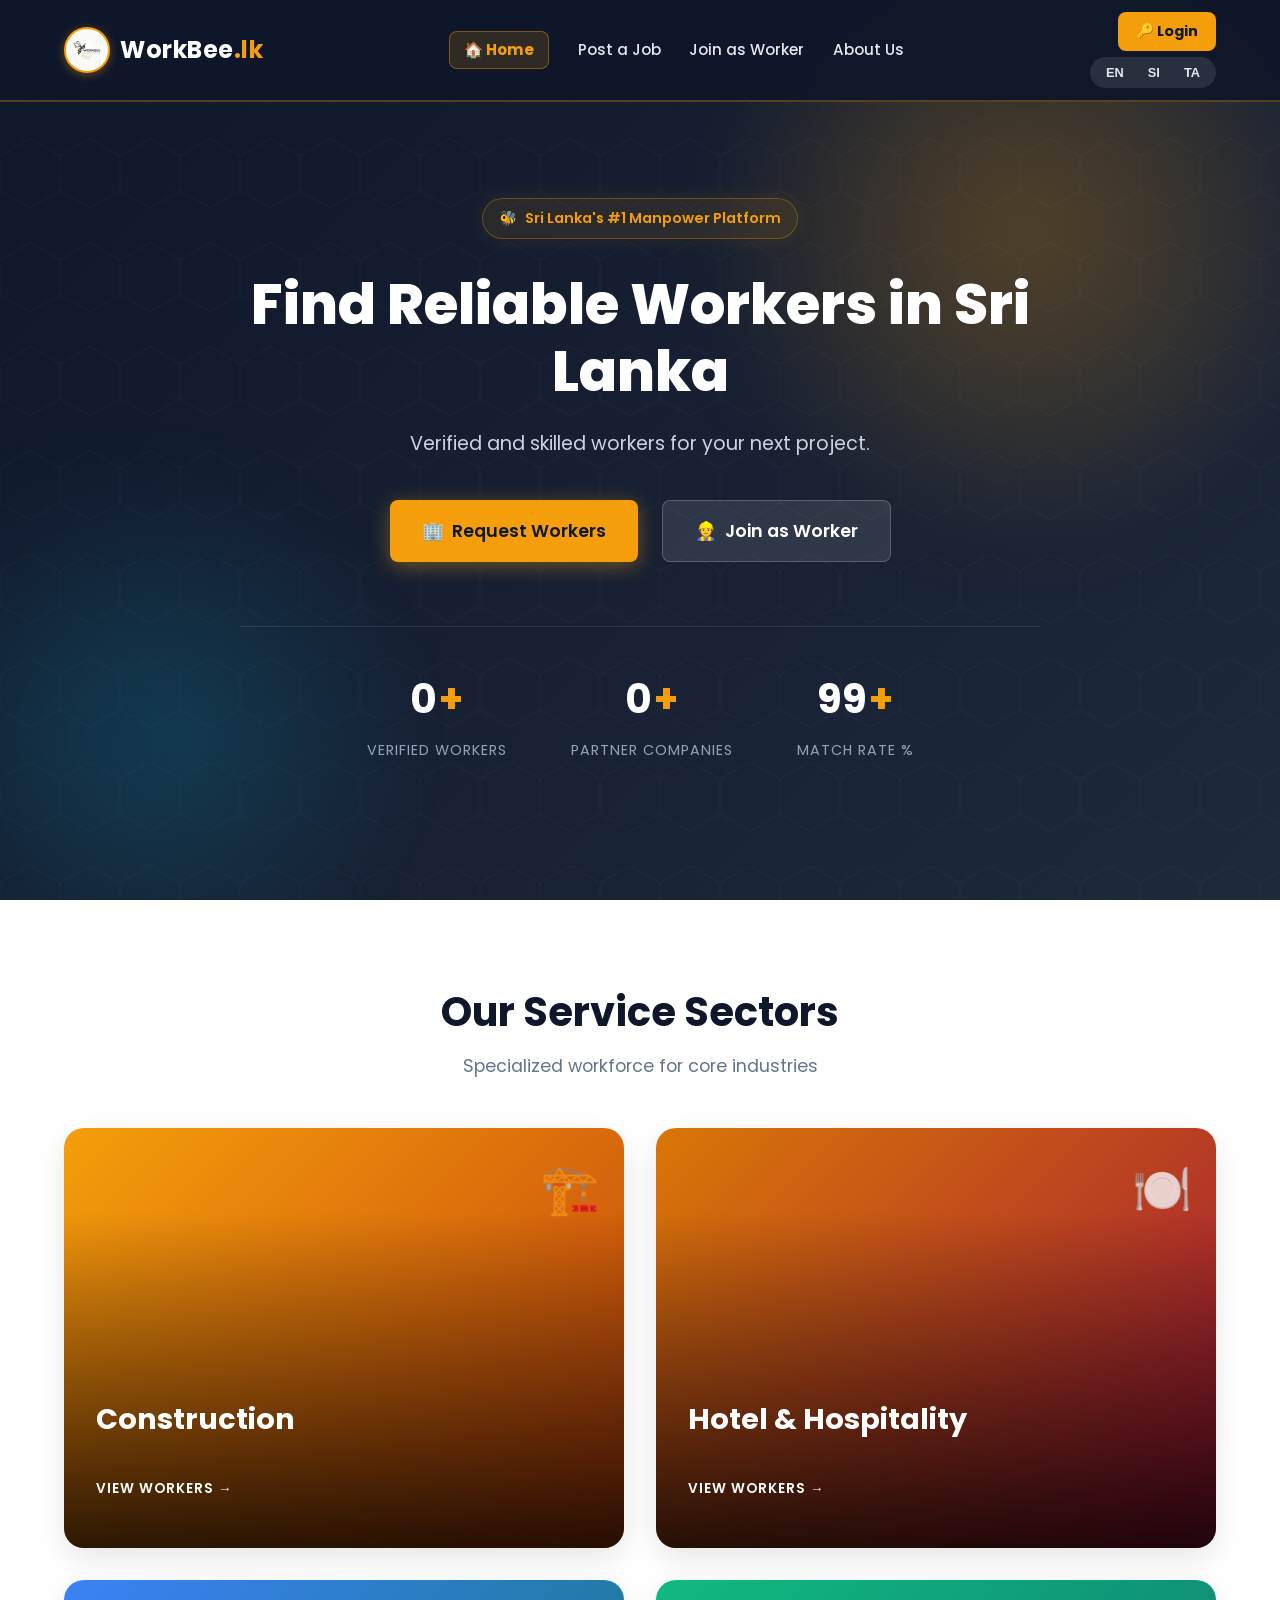
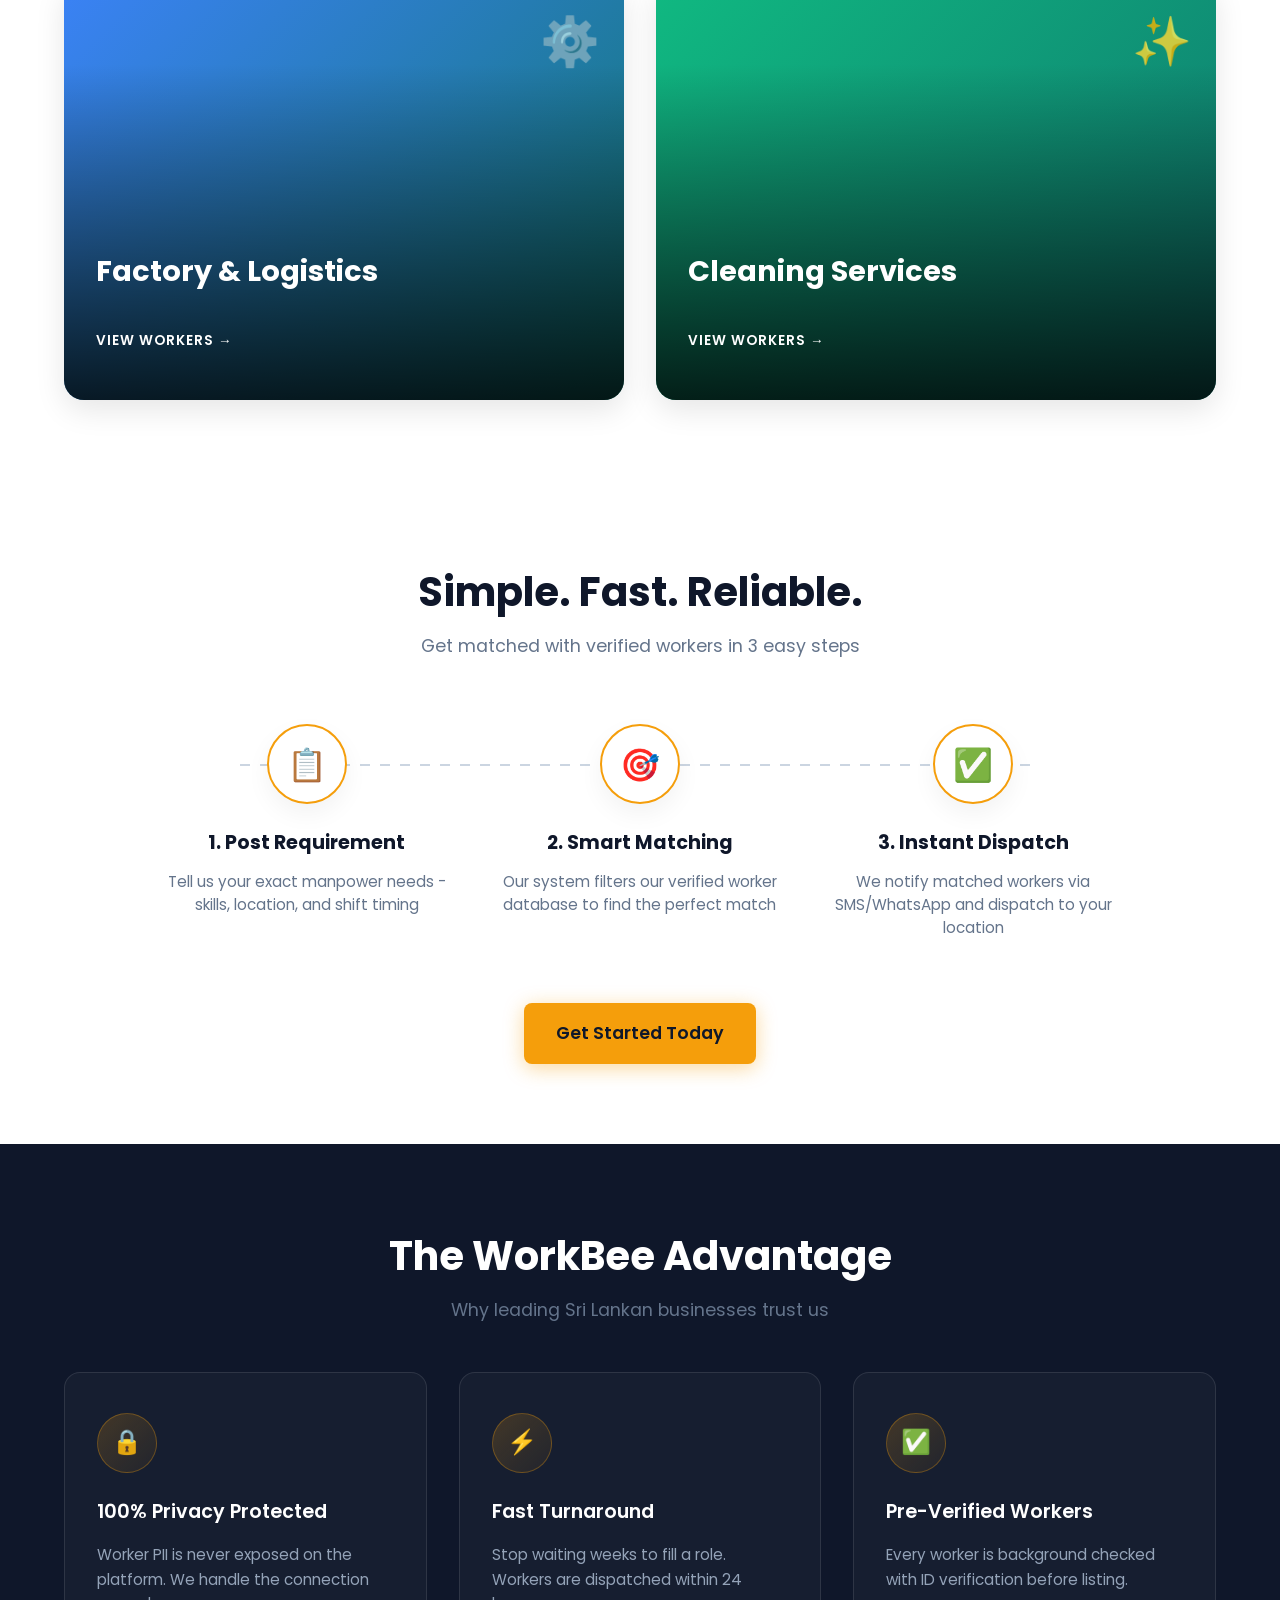
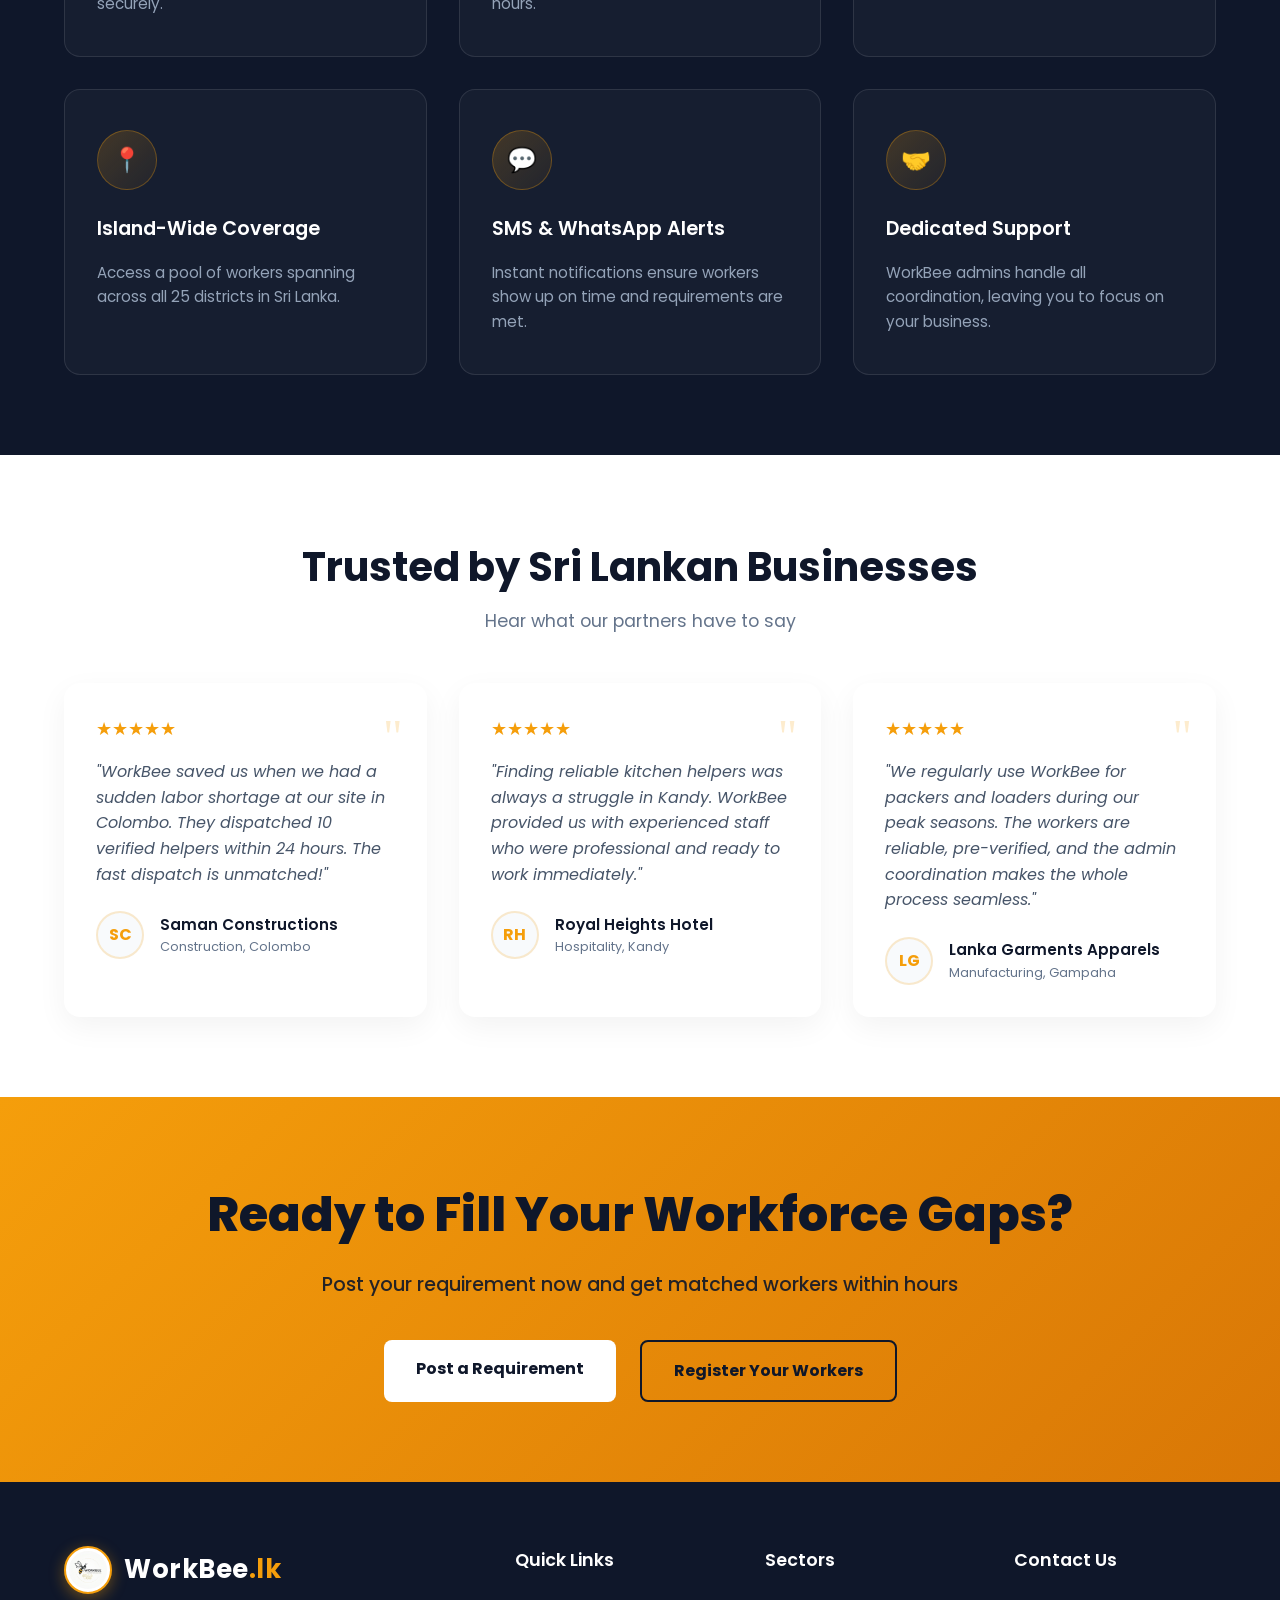
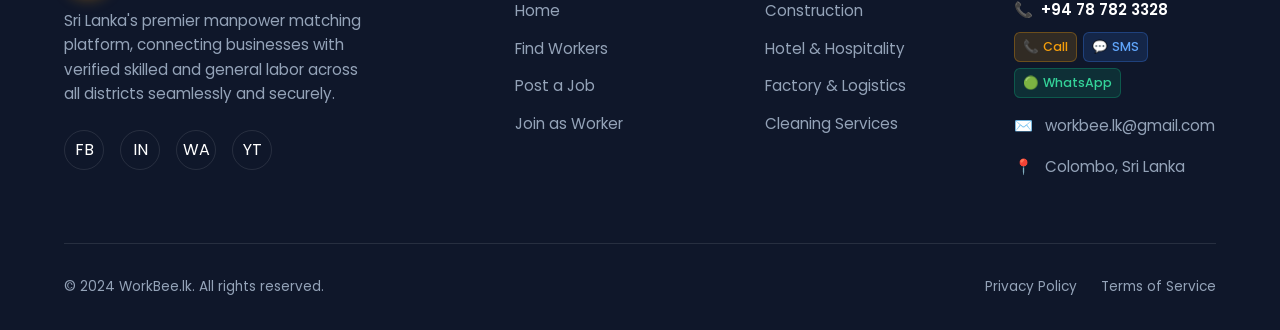
==== commit a4e34f09: "feat: remove Browse Verified Workers preview section from main page" ====
--- a/index.html
+++ b/index.html
@@ -1064,15 +1064,15 @@
 
             <div class="stats-row">
                 <div class="stat-item">
-                    <div class="stat-num" data-target="0">0</div>
+                    <div class="stat-num" id="stat-workers-count" data-target="0">0</div>
                     <div class="stat-label" data-i18n="stat.verified">Verified Workers</div>
                 </div>
                 <div class="stat-item">
-                    <div class="stat-num" data-target="0">0</div>
+                    <div class="stat-num" id="stat-companies-count" data-target="0">0</div>
                     <div class="stat-label" data-i18n="stat.partners">Partner Companies</div>
                 </div>
                 <div class="stat-item">
-                    <div class="stat-num" data-target="99">0</div>
+                    <div class="stat-num" id="stat-match-count" data-target="99">0</div>
                     <div class="stat-label" data-i18n="stat.match_rate">Match Rate %</div>
                 </div>
             </div>
@@ -1197,64 +1197,6 @@
         </div>
     </section>
 
-    <!-- 6. Worker Directory Preview -->
-    <section id="preview" class="animate-on-scroll">
-        <div class="section-header">
-            <h2 data-i18n="preview.title">Browse Verified Workers</h2>
-            <p data-i18n="preview.subtitle">A sneak peek into our diverse talent pool</p>
-        </div>
-        
-        <div class="workers-grid" id="index-workers-grid">
-            <!-- Dynamically loaded from localStorage by script below -->
-        </div>
-    </section>
-
-    <script>
-    (function loadIndexWorkers() {
-        const grid = document.getElementById('index-workers-grid');
-        if (!grid) return;
-
-        const allWorkers = JSON.parse(localStorage.getItem('workbee_worker_registrations') || '[]');
-        const approved = allWorkers.filter(w => w.status === 'approved');
-
-        // Fallback static data if no approved workers yet
-        const fallback = [
-            { id: 'WB-9041', lastName: 'Perera', age: 29, experience: 3, category: 'Hotel & Hospitality', skills: ['Kitchen Helper', 'Steward'], locations: ['Colombo', 'Gampaha'], shifts: ['Day', 'Night'] },
-            { id: 'WB-3827', lastName: 'Fernando', age: 34, experience: 6, category: 'Construction', skills: ['Mason', 'Carpenter'], locations: ['Kandy', 'Matale'], shifts: ['Day'] },
-            { id: 'WB-7265', lastName: 'Silva', age: 26, experience: 2, category: 'Cleaning Services', skills: ['Commercial Cleaning'], locations: ['Colombo', 'Kalutara'], shifts: ['Flexible'] }
-        ];
-
-        const display = approved.length > 0 ? approved.slice(0, 3) : fallback;
-
-        grid.innerHTML = display.map(w => {
-            const name = w.lastName || w.name || 'Worker';
-            const age = w.age || '—';
-            const exp = w.experience || 0;
-            const skillsArr = Array.isArray(w.skills) ? w.skills : (w.skills ? [w.skills] : [w.category || '']);
-            const locs = Array.isArray(w.locations) ? w.locations : (w.locations ? [w.locations] : ['—']);
-            const shiftsArr = Array.isArray(w.shifts) ? w.shifts : (w.shifts ? [w.shifts] : ['—']);
-            const skillTags = [w.category, ...skillsArr].filter(Boolean).slice(0, 3).map(s => `<span class="skill-tag">${s}</span>`).join('');
-
-            return `
-            <div class="worker-card">
-                <div class="worker-header">
-                    <span class="worker-id">${w.id || 'WB-XXXX'}</span>
-                    <span class="badge-available"><div class="pulse-dot"></div> Available Now</span>
-                </div>
-                <div class="worker-info-row">${name}</div>
-                <div class="worker-meta">${age} Yrs | ${exp} Yrs Exp</div>
-                <div class="skill-tags">${skillTags}</div>
-                <div class="divider"></div>
-                <div class="worker-details">
-                    <div class="detail-item">📍 ${locs.join(' / ')}</div>
-                    <div class="detail-item">⏰ ${shiftsArr.join(' / ')}</div>
-                    <div class="detail-item">📅 Available Now</div>
-                </div>
-                <a href="register-company.html" class="btn-primary btn-full">🐝 Request Worker via Admin</a>
-            </div>`;
-        }).join('');
-    })();
-    </script>
 
     <!-- 7. Testimonials -->
     <section id="testimonials" style="background: white;" class="animate-on-scroll">
@@ -1413,15 +1355,27 @@
                 const companies = JSON.parse(localStorage.getItem('workbee_companies') || '[]');
                 const reqs = JSON.parse(localStorage.getItem('workbee_requirements') || '[]');
 
-                // Unique worker count
+                // Unique registered worker count
                 const workerSet = new Set();
-                workers.forEach(w => { if (w.id || w.username || w.phone) workerSet.add(String(w.id || w.username || w.phone)); });
-                users.filter(u => u.role === 'worker').forEach(u => { if (u.username || (u.profileData && u.profileData.id)) workerSet.add(String(u.username || u.profileData.id)); });
-
-                // Unique company count
+                workers.forEach(w => { 
+                    const key = w.id || w.username || w.phone;
+                    if (key) workerSet.add(String(key).toLowerCase()); 
+                });
+                users.filter(u => u.role === 'worker').forEach(u => { 
+                    const key = u.username || (u.profileData && (u.profileData.id || u.profileData.phone));
+                    if (key) workerSet.add(String(key).toLowerCase()); 
+                });
+
+                // Unique registered company count
                 const companySet = new Set();
-                companies.forEach(c => { if (c.id || c.username || c.name || c.companyName) companySet.add(String(c.id || c.username || (c.name || c.companyName)).toLowerCase()); });
-                users.filter(u => u.role === 'company').forEach(u => { if (u.username || (u.profileData && (u.profileData.name || u.profileData.id))) companySet.add(String(u.username || u.profileData.id || u.profileData.name).toLowerCase()); });
+                companies.forEach(c => { 
+                    const key = c.id || c.username || c.name || c.companyName;
+                    if (key) companySet.add(String(key).toLowerCase()); 
+                });
+                users.filter(u => u.role === 'company').forEach(u => { 
+                    const key = u.username || (u.profileData && (u.profileData.name || u.profileData.id));
+                    if (key) companySet.add(String(key).toLowerCase()); 
+                });
 
                 const totalWorkers = workerSet.size;
                 const totalCompanies = companySet.size;
@@ -1434,9 +1388,9 @@
                     matchRate = (totalWorkers > 0 || totalCompanies > 0) ? 99 : 99;
                 }
 
-                const workerEl = document.querySelector('.stats-row .stat-item:nth-child(1) .stat-num');
-                const companyEl = document.querySelector('.stats-row .stat-item:nth-child(2) .stat-num');
-                const matchEl = document.querySelector('.stats-row .stat-item:nth-child(3) .stat-num');
+                const workerEl = document.getElementById('stat-workers-count') || document.querySelector('.stats-row .stat-item:nth-child(1) .stat-num');
+                const companyEl = document.getElementById('stat-companies-count') || document.querySelector('.stats-row .stat-item:nth-child(2) .stat-num');
+                const matchEl = document.getElementById('stat-match-count') || document.querySelector('.stats-row .stat-item:nth-child(3) .stat-num');
 
                 if (workerEl) {
                     workerEl.setAttribute('data-target', totalWorkers);
@@ -1458,12 +1412,17 @@
         document.addEventListener('DOMContentLoaded', () => {
             updateSystemStats();
 
+            // Initial and interval cloud sync for real-time live numbers
             if (typeof WB_FIREBASE !== 'undefined') {
                 WB_FIREBASE.syncFromCloud().then(res => {
-                    if (res && res.updated) {
+                    updateSystemStats();
+                }).catch(() => {});
+
+                setInterval(() => {
+                    WB_FIREBASE.syncFromCloud().then(res => {
                         updateSystemStats();
-                    }
-                }).catch(() => {});
+                    }).catch(() => {});
+                }, 6000);
             }
 
             // Stats Counter Animation
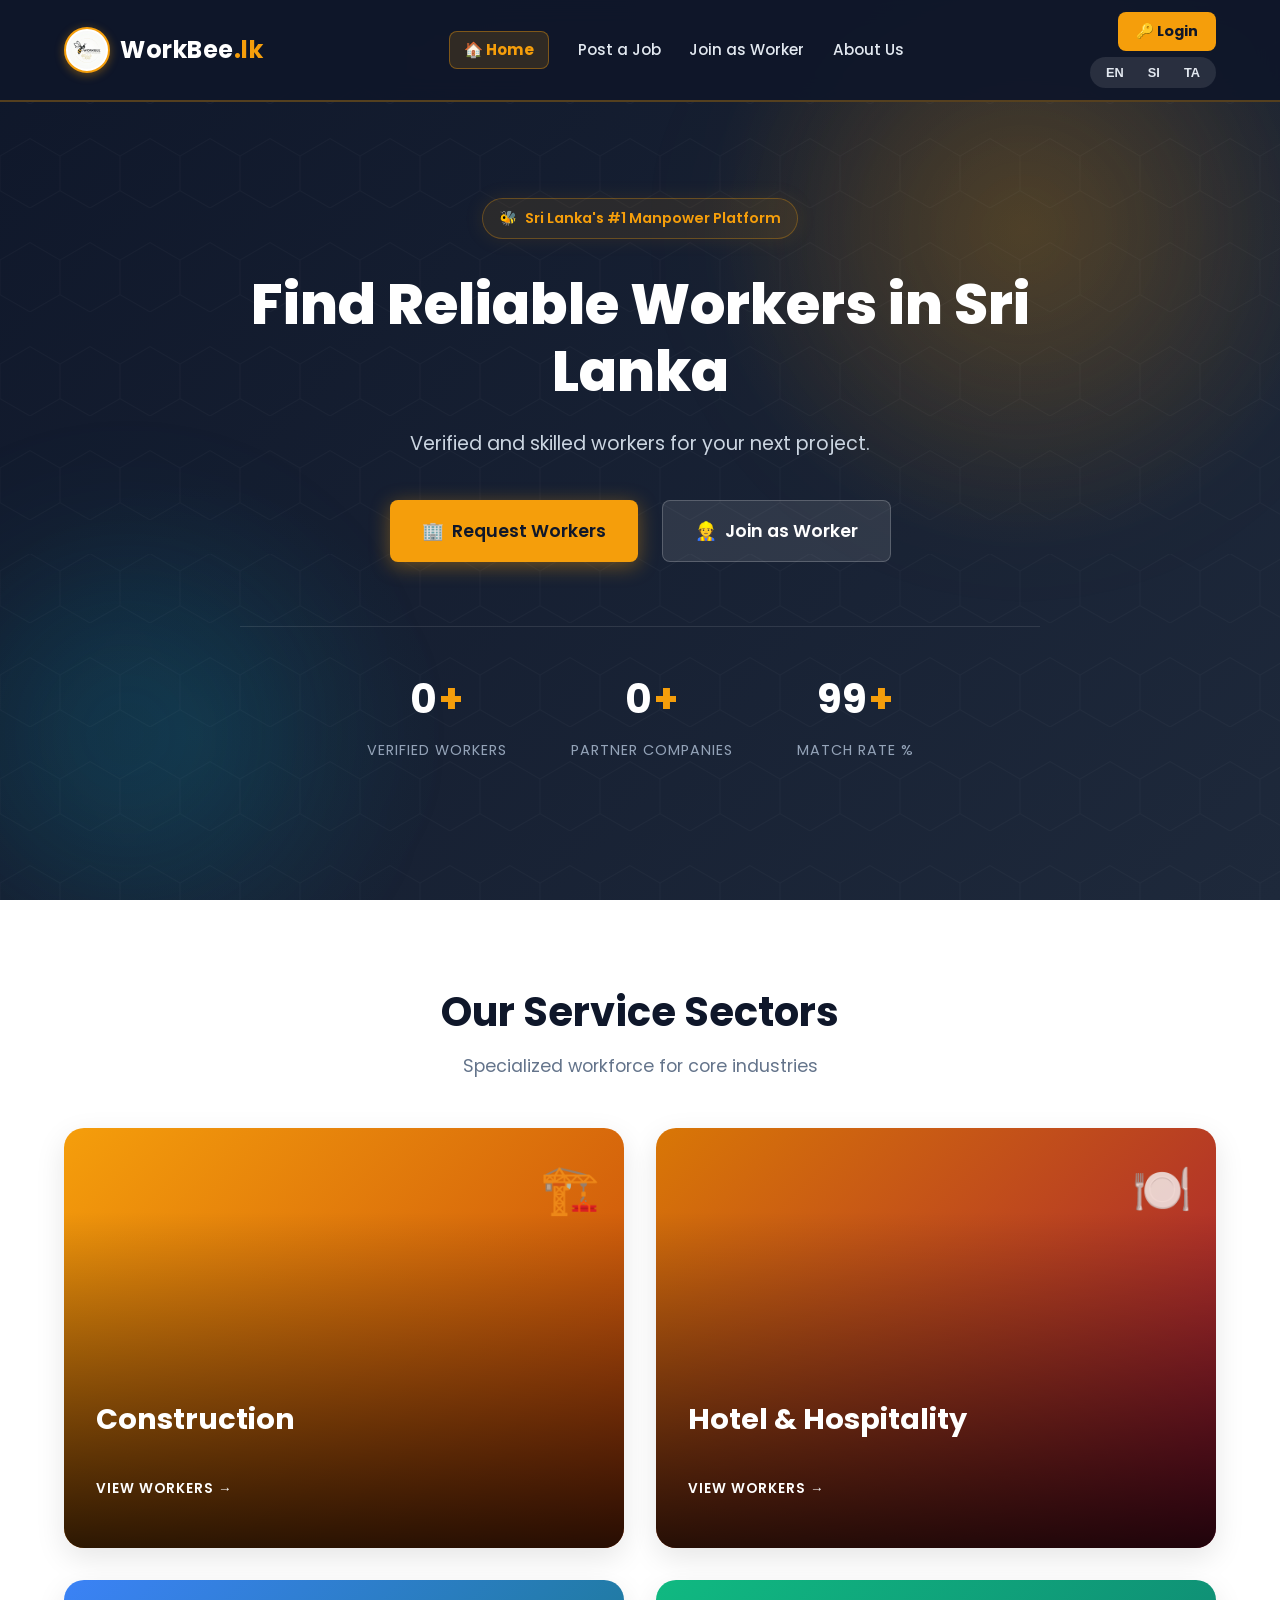
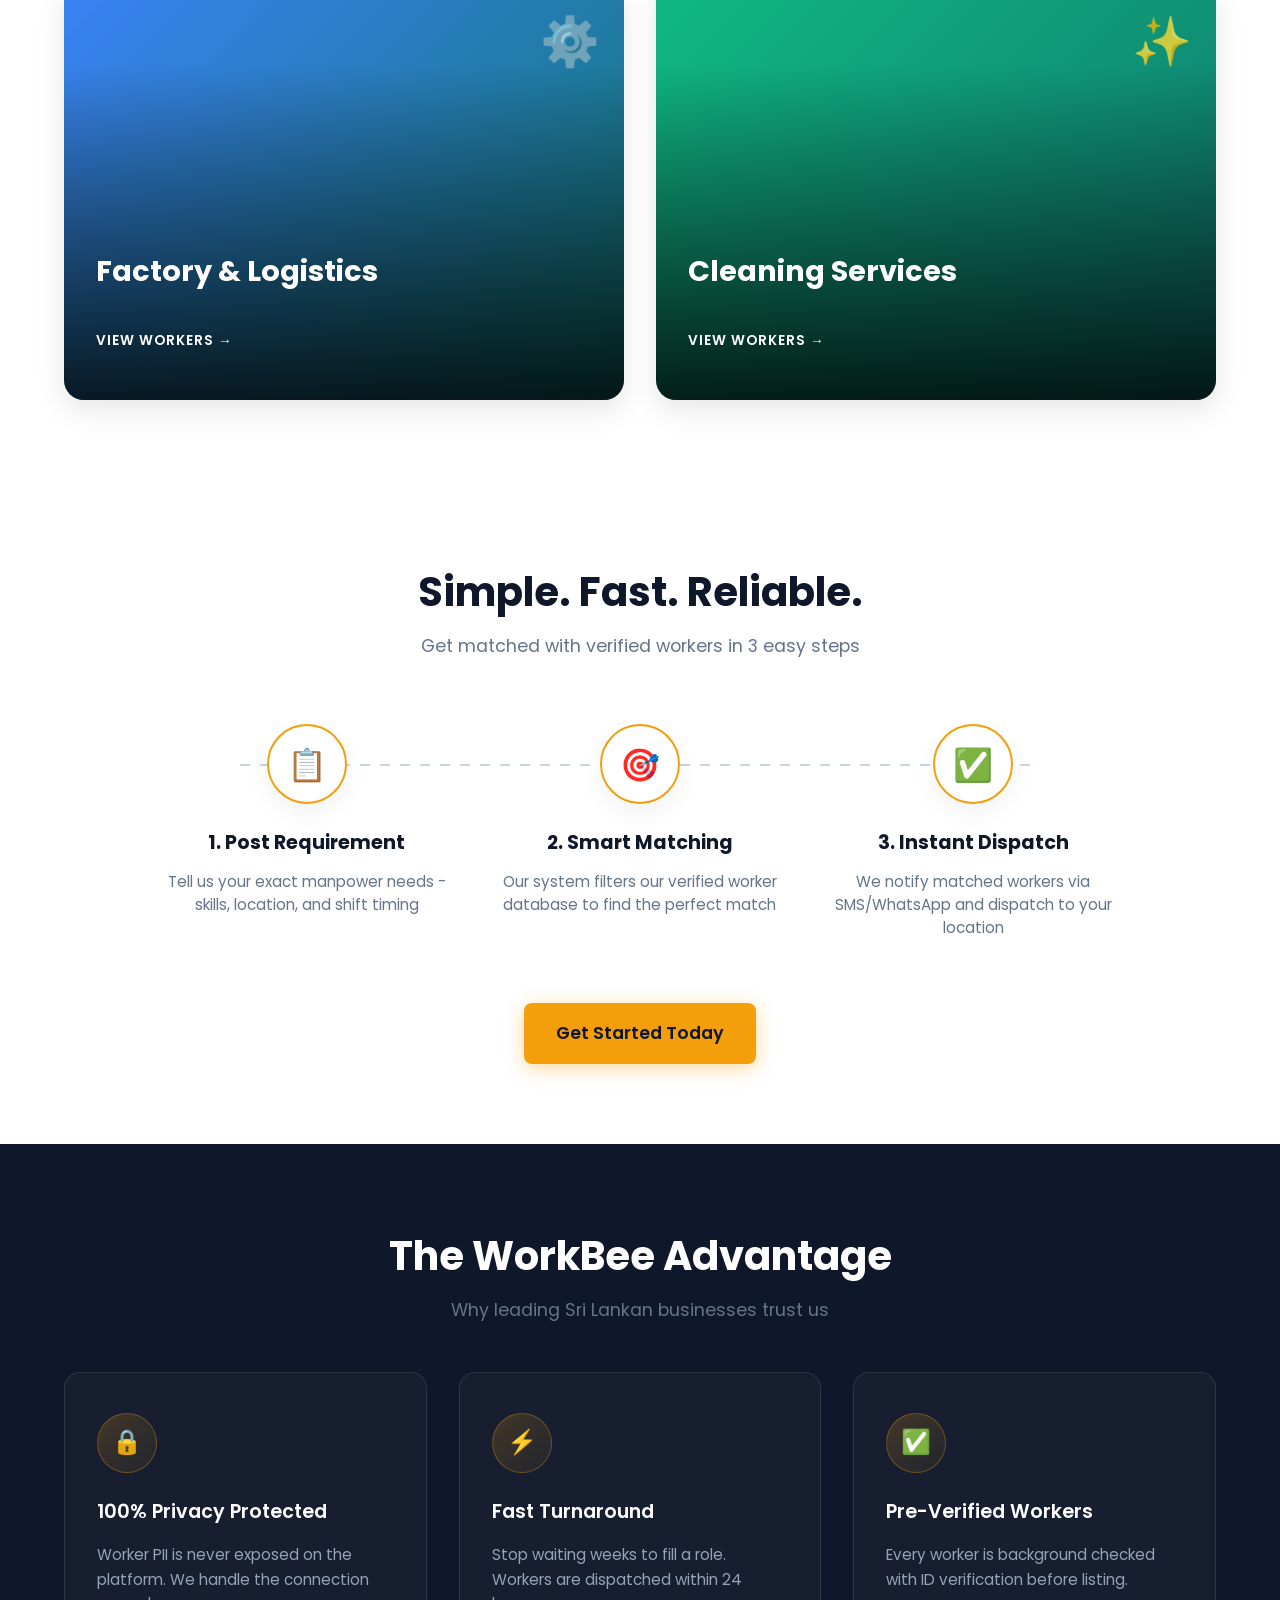
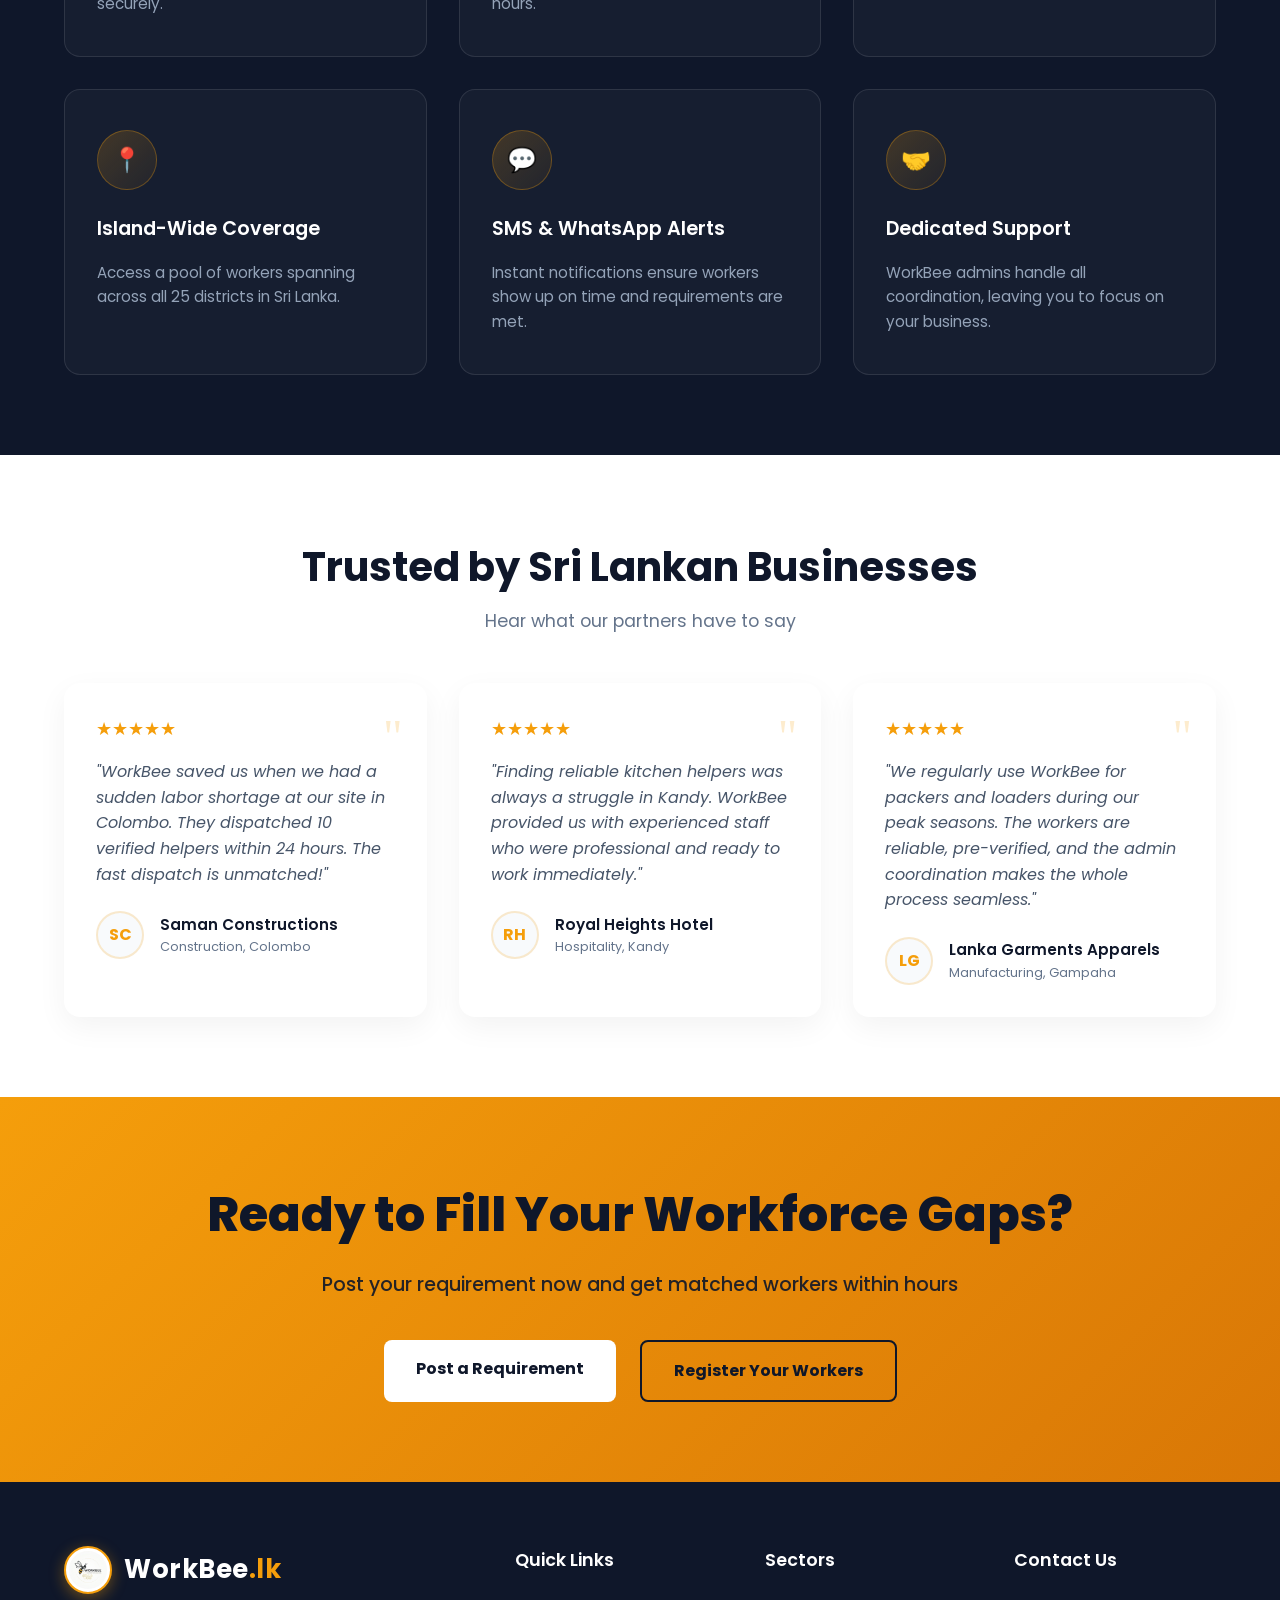
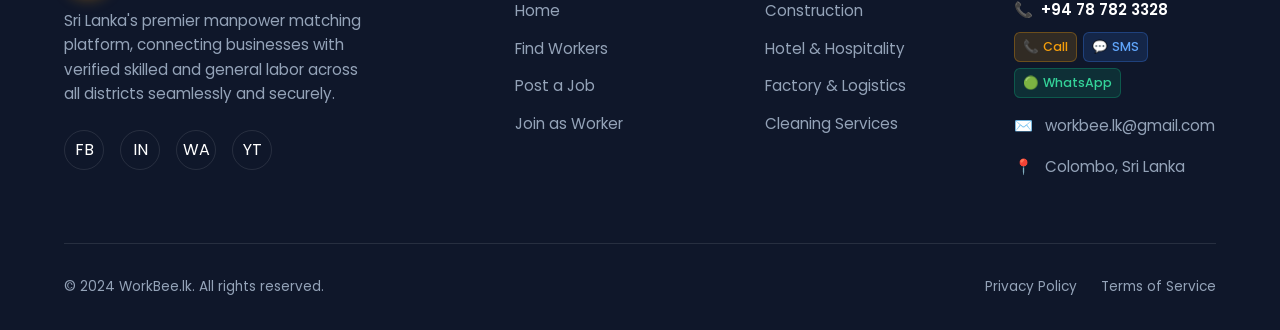
==== commit 2b5af51e: "Update WhatsApp link for WA footer button" ====
--- a/index.html
+++ b/index.html
@@ -1269,7 +1269,7 @@
                 <div class="social-links">
                     <a href="https://web.facebook.com/workbee.lk" target="_blank" class="social-btn">FB</a>
                     <a href="#" class="social-btn">IN</a>
-                    <a href="https://web.facebook.com/workbee.lk" target="_blank" class="social-btn">WA</a>
+                    <a href="https://wa.me/94787823328" target="_blank" class="social-btn">WA</a>
                     <a href="#" class="social-btn">YT</a>
                 </div>
             </div>
--- a/css/main.css
+++ b/css/main.css
@@ -39,7 +39,42 @@
   color: #ffffff;
   line-height: 1.6;
   overflow-x: hidden;
-}
+  position: relative;
+}
+
+/* ============================================================
+   Honeycomb Background Pattern – WorkBee Brand Signature
+   A subtle, animated SVG hexagon grid that runs behind ALL pages.
+   Uses a ::before pseudo-element on body so it never breaks layout.
+   ============================================================ */
+body::before {
+  content: '';
+  position: fixed;
+  inset: 0;
+  z-index: 0;
+  pointer-events: none;
+
+  /* Inline SVG honeycomb pattern – yellow/amber gradient stroke */
+  background-image: url("data:image/svg+xml,%3Csvg xmlns='http://www.w3.org/2000/svg' width='112' height='130' viewBox='0 0 112 130'%3E%3Cdefs%3E%3ClinearGradient id='hg' x1='0%25' y1='0%25' x2='100%25' y2='0%25'%3E%3Cstop offset='0%25' stop-color='%23F59E0B' stop-opacity='0.22'/%3E%3Cstop offset='50%25' stop-color='%23FCD34D' stop-opacity='0.18'/%3E%3Cstop offset='100%25' stop-color='%23EA580C' stop-opacity='0.14'/%3E%3C/linearGradient%3E%3C/defs%3E%3Cpolygon points='56,2 106,29 106,83 56,110 6,83 6,29' fill='none' stroke='url(%23hg)' stroke-width='1.5'/%3E%3Cpolygon points='56,67 106,94 106,148 56,175 6,148 6,94' fill='none' stroke='url(%23hg)' stroke-width='1.5'/%3E%3Cpolygon points='-0,34.5 50,61.5 50,115.5 0,142.5 -50,115.5 -50,61.5' fill='none' stroke='url(%23hg)' stroke-width='1.5'/%3E%3Cpolygon points='112,34.5 162,61.5 162,115.5 112,142.5 62,115.5 62,61.5' fill='none' stroke='url(%23hg)' stroke-width='1.5'/%3E%3C/svg%3E");
+  background-size: 112px 130px;
+  background-repeat: repeat;
+
+  /* Slow drift animation */
+  animation: honeycombDrift 60s linear infinite;
+  opacity: 1;
+}
+
+@keyframes honeycombDrift {
+  0%   { background-position: 0px 0px; }
+  100% { background-position: 224px 260px; }
+}
+
+/* Ensure all direct children stack above the honeycomb */
+body > * {
+  position: relative;
+  z-index: 1;
+}
+
 
 a {
   text-decoration: none;
